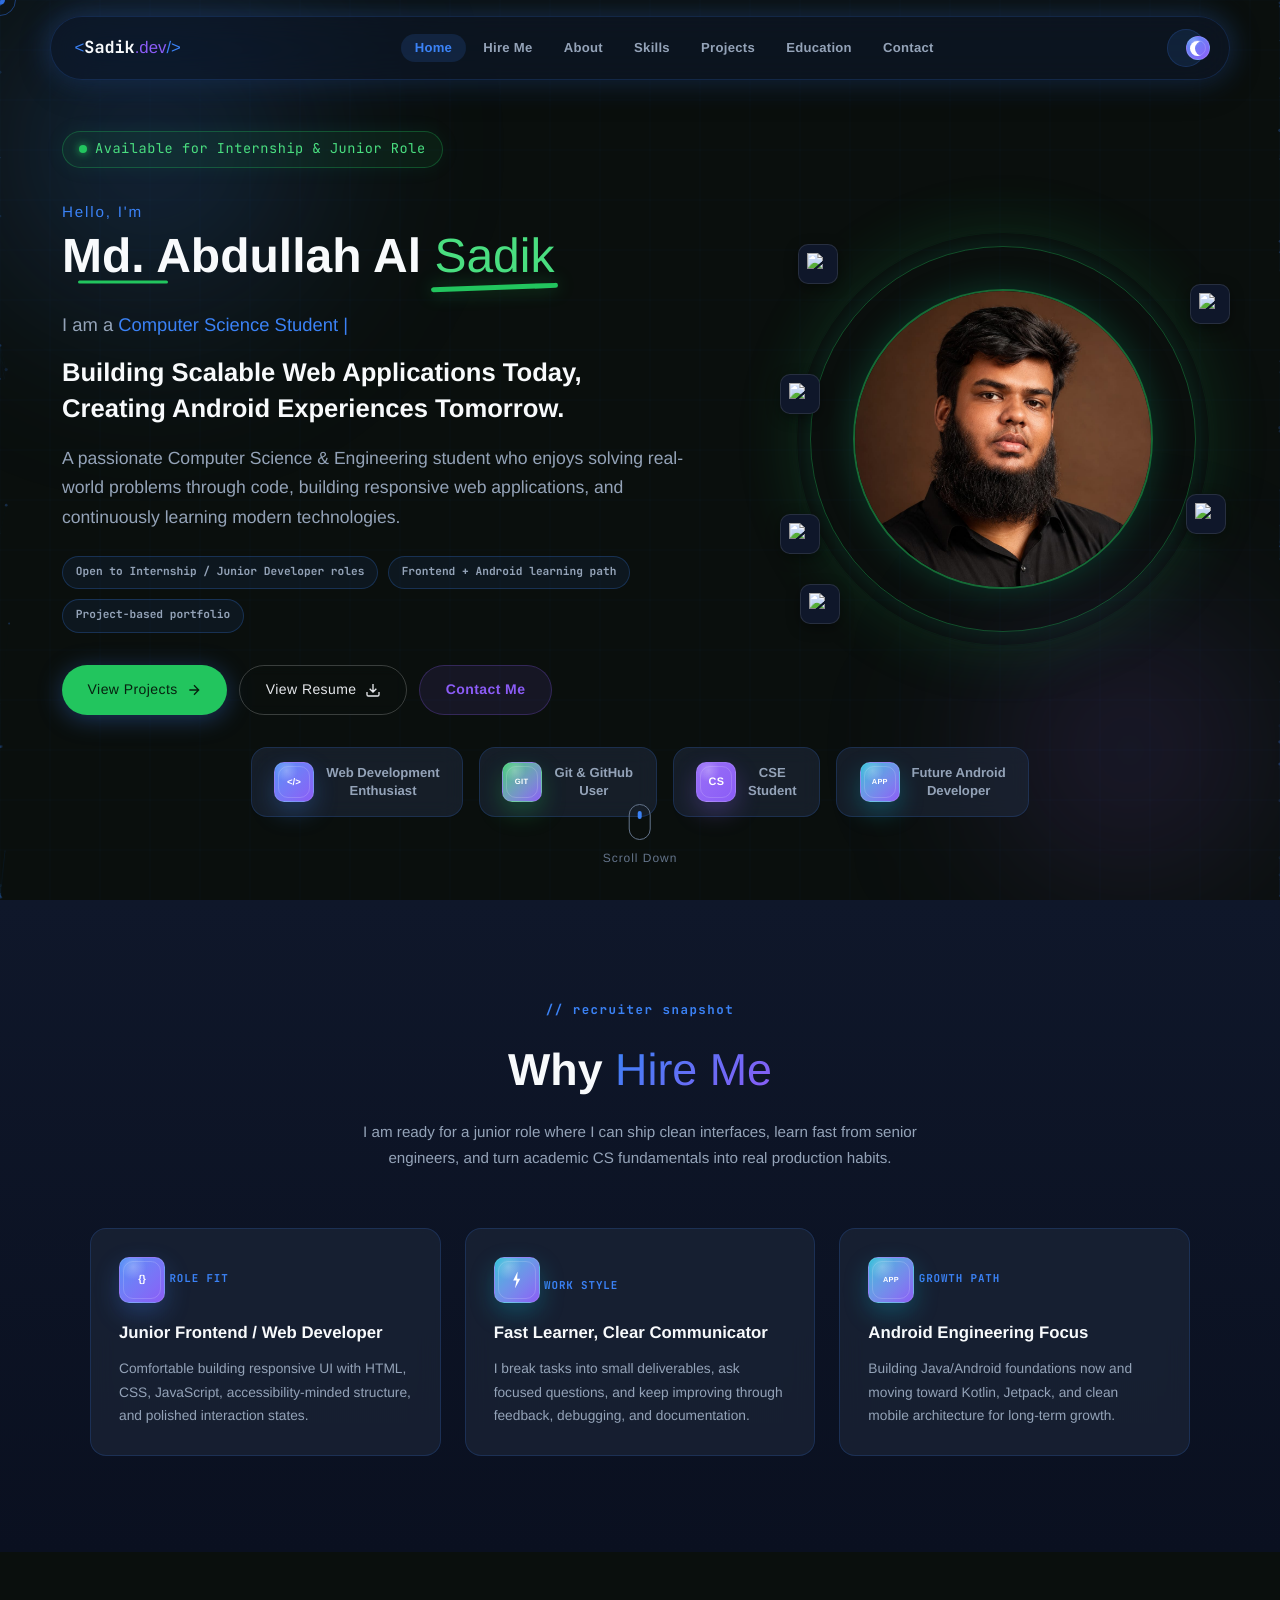
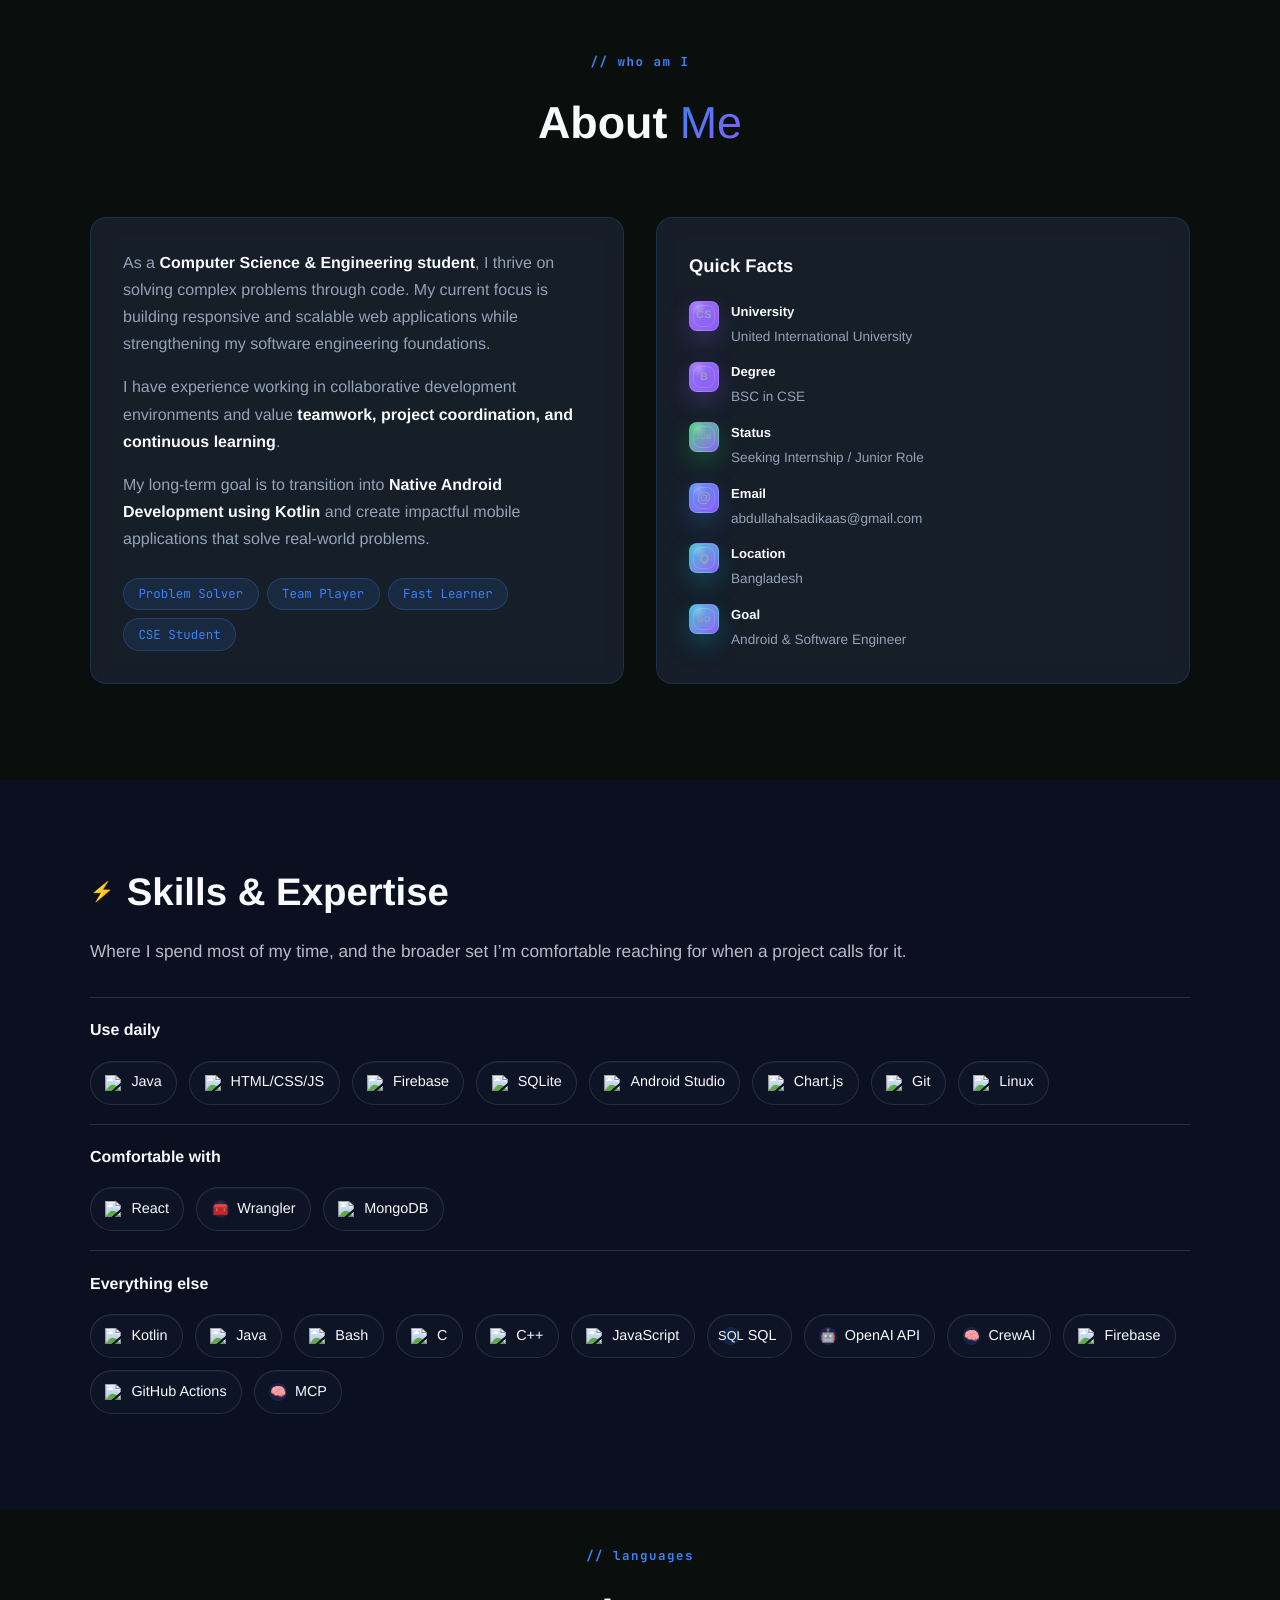
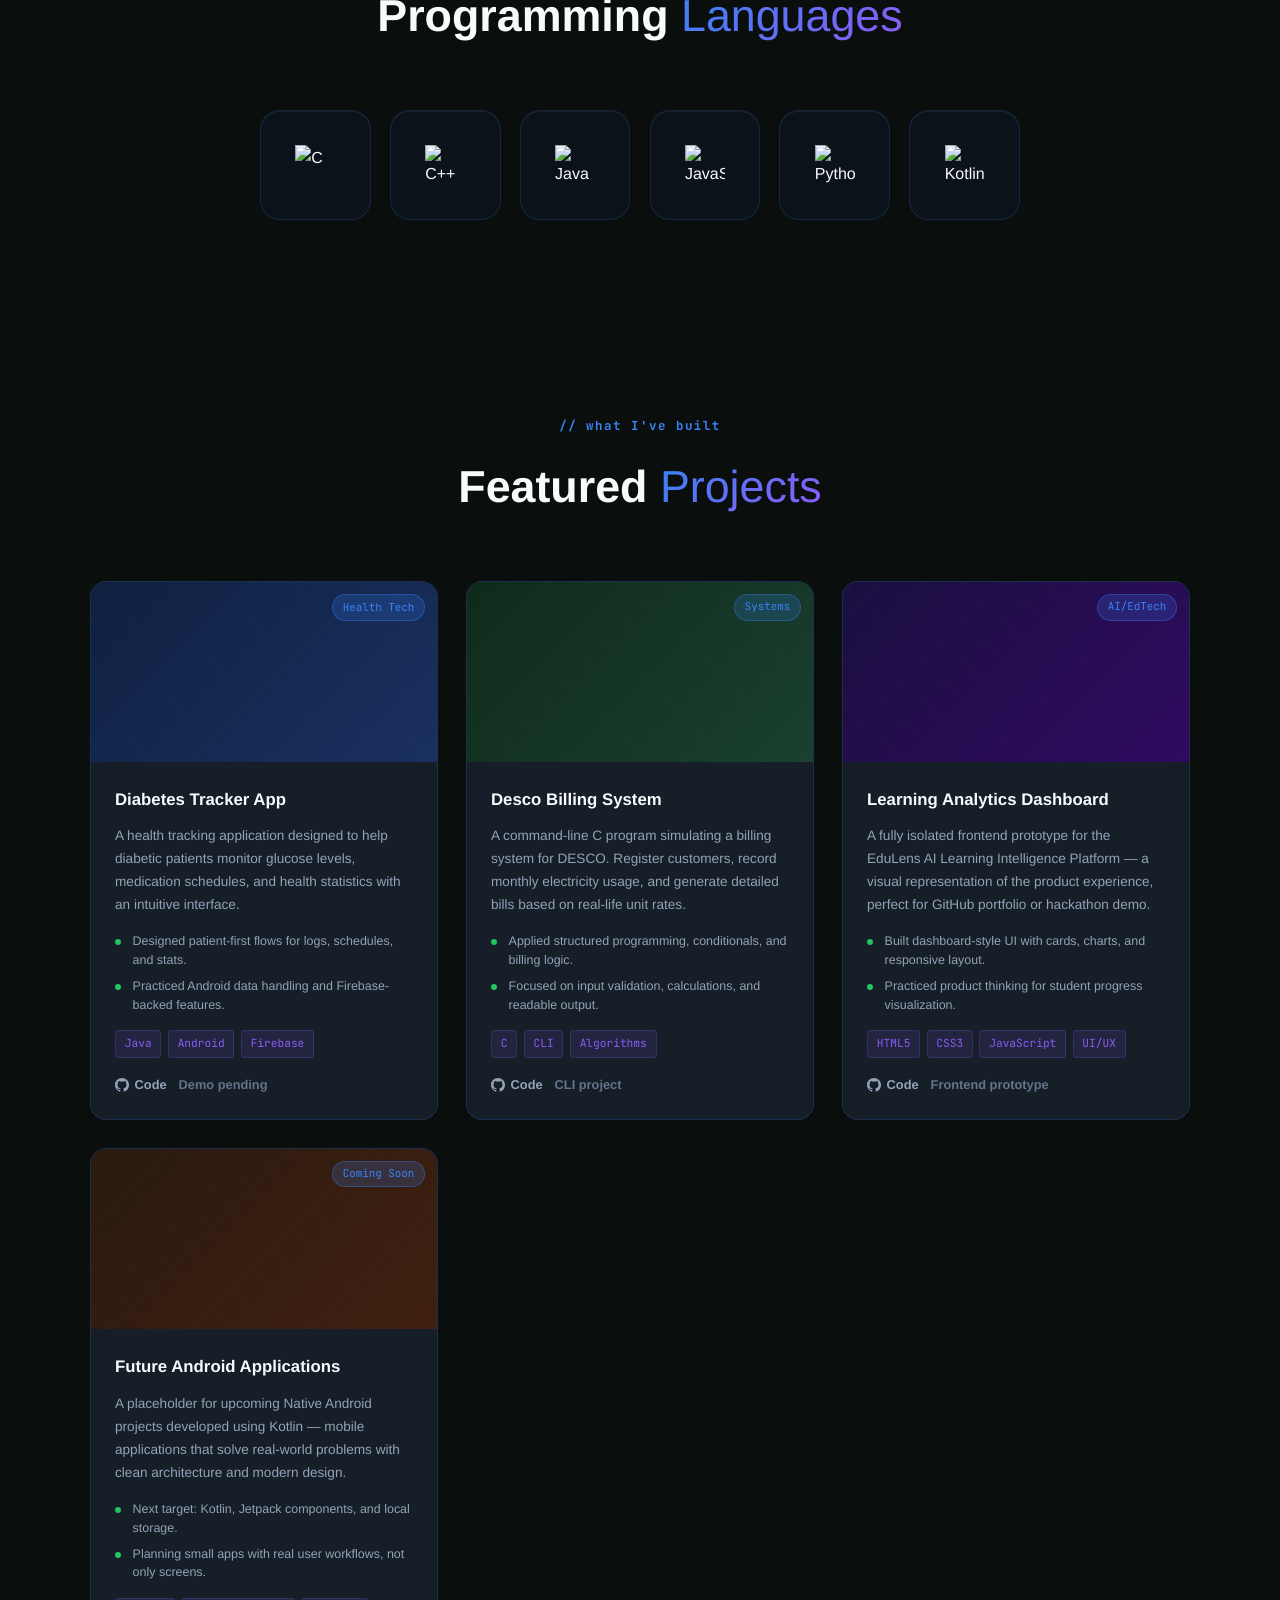
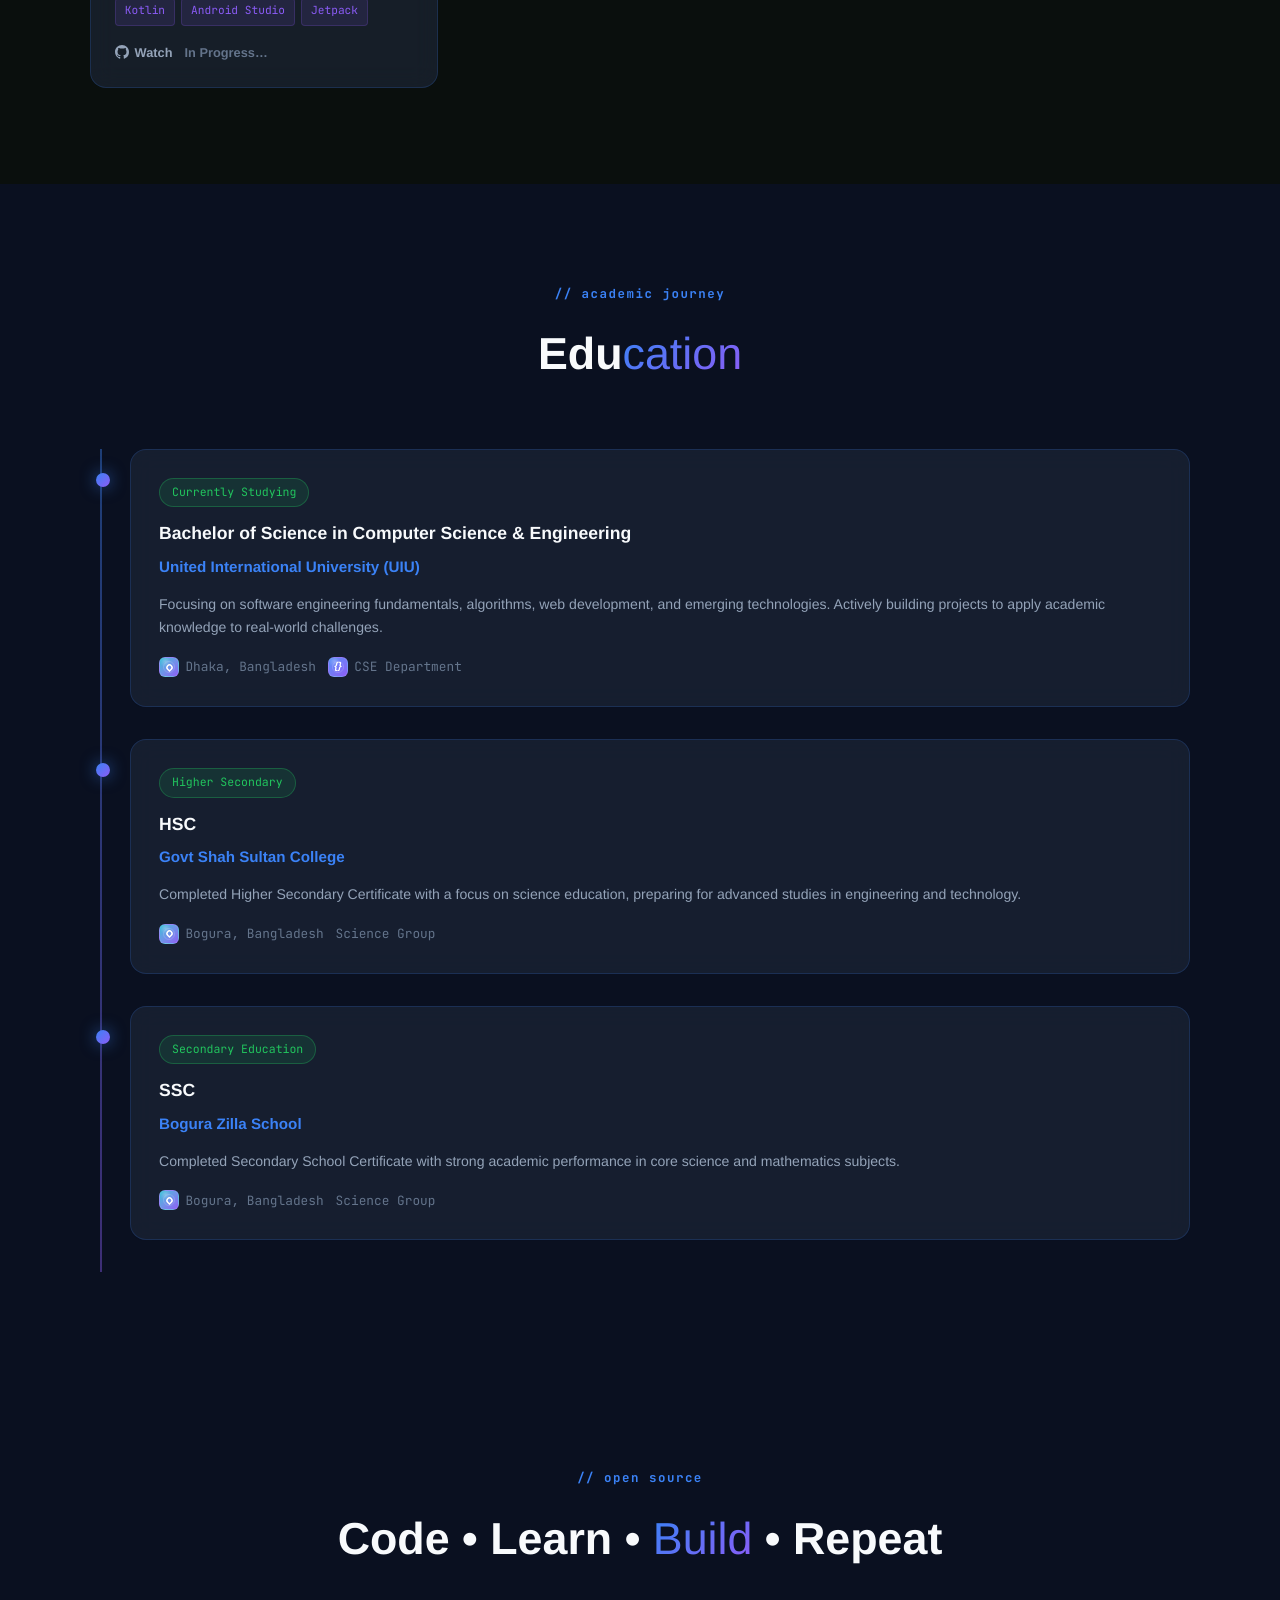
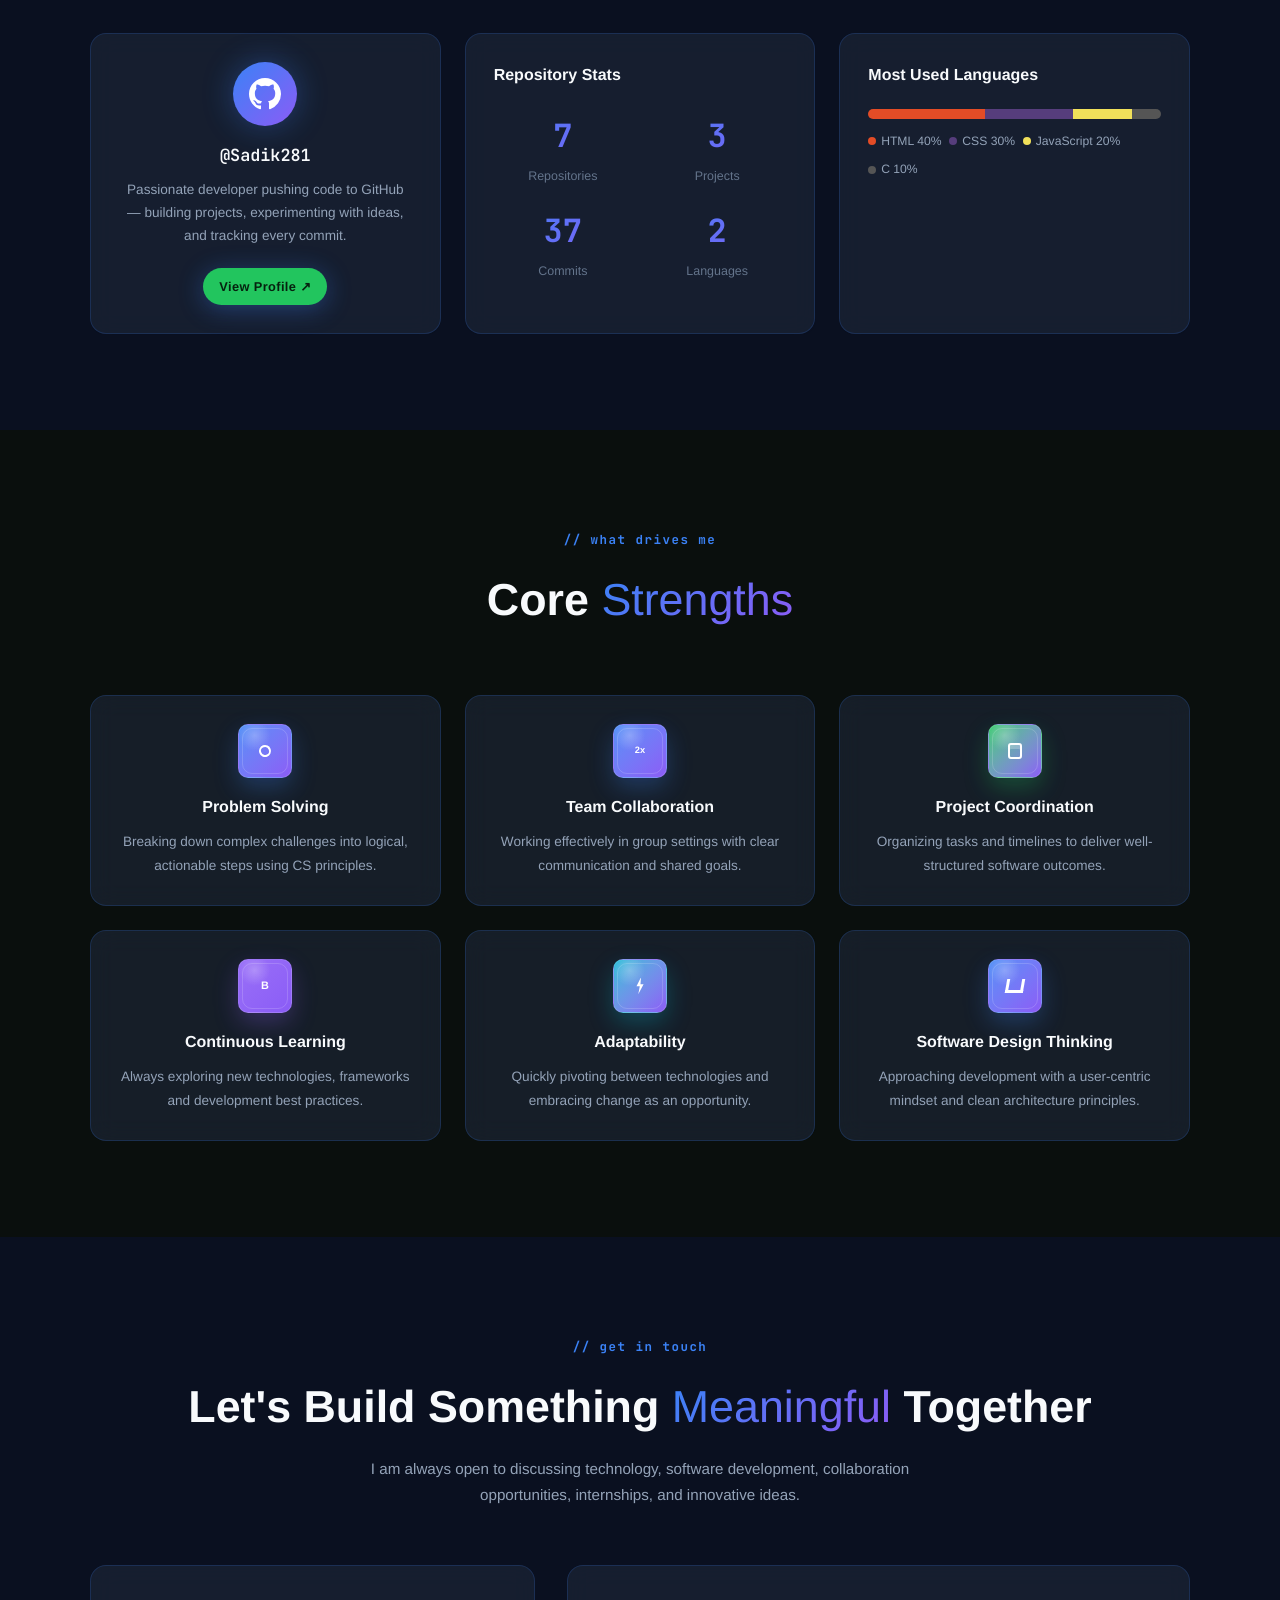
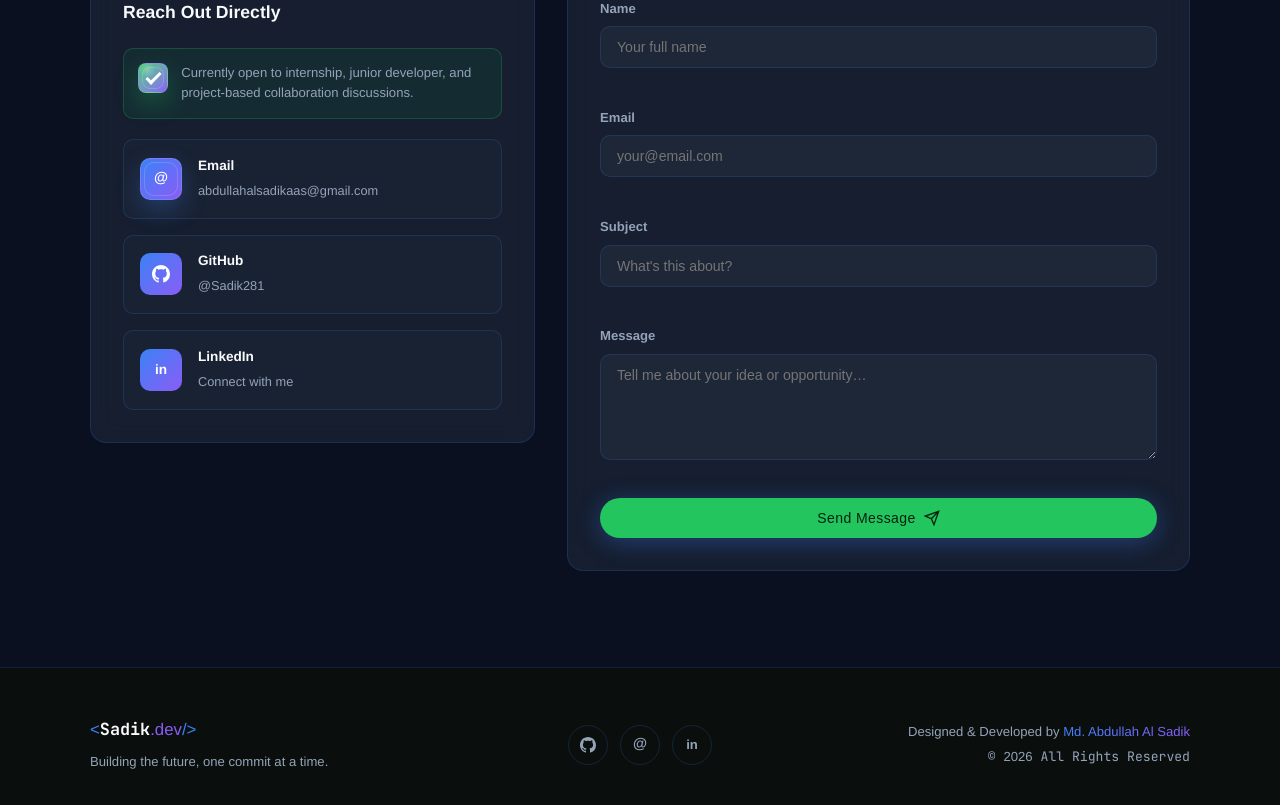
==== index.html @ 386037a8 "feat: update form submission to open WhatsApp with pre-filled message" ====
<!doctype html>
<html lang="en">
  
  <head>
    <meta charset="UTF-8" />
    <meta name="viewport" content="width=device-width, initial-scale=1.0" />
    <meta
      name="description"
      content="Md. Abdullah Al Sadik – CSE Student, Web Developer & Aspiring Android Engineer. Portfolio showcasing projects, skills and passion for software development."
    />
    <meta
      name="keywords"
      content="Abdullah Al Sadik, CSE student, web developer, Android developer, portfolio, UIU"
    />
    <title>Sadik.dev – Abdullah Al Sadik | Developer Portfolio</title>
    <link rel="preconnect" href="https://fonts.googleapis.com" />
    <link rel="preconnect" href="https://fonts.gstatic.com" crossorigin />
    <link
      href="https://fonts.googleapis.com/css2?family=JetBrains+Mono:wght@500;600;700&family=Manrope:wght@300;400;500;600;700;800&display=swap"
      rel="stylesheet"
    />
    <link rel="stylesheet" href="style.css" />
    <meta name="theme-color" content="#0F172A" />
    <link
      rel="icon"
      id="dynamicFavicon"
      type="image/svg+xml"
      href="data:image/svg+xml,%3Csvg xmlns='http://www.w3.org/2000/svg' viewBox='0 0 64 64'%3E%3Cdefs%3E%3ClinearGradient id='g' x1='0' y1='0' x2='1' y2='1'%3E%3Cstop offset='0' stop-color='%233b82f6'/%3E%3Cstop offset='1' stop-color='%238b5cf6'/%3E%3C/linearGradient%3E%3C/defs%3E%3Crect width='64' height='64' rx='14' fill='%230f172a'/%3E%3Ccircle cx='32' cy='32' r='18' fill='url(%23g)' opacity='0.18'/%3E%3Cpath d='M23 27c3-3 6-4 9-4 4 0 7 2 9 5s2 6 2 8c0 3-1 6-3 8s-5 2-8 2c-4 0-7-2-9-5' stroke='%23fff' stroke-width='5' stroke-linecap='round' fill='none'/%3E%3C/svg%3E"
    />
  </head>
  <body data-theme="dark">
    <!-- ░░ SCROLL PROGRESS ░░ -->
    <div class="scroll-progress" id="scrollProgress"></div>

    <!-- ░░ CURSOR ░░ -->
    <div class="cursor" id="cursor"></div>
    <div class="cursor-follower" id="cursorFollower"></div>

    <!-- ░░ NAVBAR ░░ -->
    <nav class="navbar" id="navbar">
      <div class="nav-inner">
        <a href="#home" class="nav-logo">
          <span class="logo-bracket">&lt;</span>Sadik<span class="logo-dot"
            >.dev</span
          ><span class="logo-bracket">/&gt;</span>
        </a>
        <ul class="nav-links" id="navLinks">
          <li><a href="#home" class="nav-link active">Home</a></li>
          <li><a href="#hiring" class="nav-link">Hire Me</a></li>
          <li><a href="#about" class="nav-link">About</a></li>
          <li><a href="#skills" class="nav-link">Skills</a></li>
          <li><a href="#projects" class="nav-link">Projects</a></li>
          <li><a href="#education" class="nav-link">Education</a></li>
          <li><a href="#contact" class="nav-link">Contact</a></li>
        </ul>
        <div class="nav-actions">
          <button
            class="theme-toggle"
            id="themeToggle"
            aria-label="Toggle theme"
          >
            <span class="theme-icon sun animated-icon icon-sun"></span>
            <span class="theme-icon moon animated-icon icon-moon"></span>
          </button>
          <button class="hamburger" id="hamburger" aria-label="Open menu">
            <span></span><span></span><span></span>
          </button>
        </div>
      </div>
    </nav>

    <!-- ░░ HERO ░░ -->
    <section class="hero" id="home">
      <canvas class="hero-canvas" id="heroCanvas"></canvas>
      <div class="hero-glow hero-glow-1"></div>
      <div class="hero-glow hero-glow-2"></div>

      <div class="hero-content">
        <div class="hero-text-col">
          <div class="hero-badge reveal">
            <span class="badge-dot"></span>
            Available for Internship &amp; Junior Role
          </div>

          <p class="hero-greeting reveal" style="--d: 0.3s">Hello, I'm</p>
<h1 class="hero-name reveal" style="--d: 0.4s">
  Md. Abdullah Al <span class="name-gradient">Sadik</span>
</h1>

          <div class="hero-roles reveal" style="--d: 0.5s">
            <span class="role-static">I am a </span>
            <span class="role-type" id="roleType"></span>
            <span class="role-cursor">|</span>
          </div>

          <p class="hero-tagline reveal" style="--d: 0.6s">
            Building Scalable Web Applications Today,<br />Creating Android
            Experiences Tomorrow.
          </p>
          <p class="hero-desc reveal" style="--d: 0.7s">
            A passionate Computer Science &amp; Engineering student who enjoys
            solving real-world problems through code, building responsive web
            applications, and continuously learning modern technologies.
          </p>

          <div class="hero-proof reveal" style="--d: 0.75s">
            <span>Open to Internship / Junior Developer roles</span>
            <span>Frontend + Android learning path</span>
            <span>Project-based portfolio</span>
          </div>

          <div class="hero-btns reveal" style="--d: 0.8s">
            <a href="#projects" class="btn btn-primary">
              <span>View Projects</span>
              <svg viewBox="0 0 24 24" fill="none" stroke="currentColor" stroke-width="2">
                <path d="M5 12h14M12 5l7 7-7 7" />
              </svg>
            </a>
            <a
              href="assets/resume/resume.html"
              target="_blank"
              rel="noopener"
              class="btn btn-outline"
            >
              <span>View Resume</span>
              <svg viewBox="0 0 24 24" fill="none" stroke="currentColor" stroke-width="2">
                <path d="M21 15v4a2 2 0 01-2 2H5a2 2 0 01-2-2v-4M7 10l5 5 5-5M12 15V3" />
              </svg>
            </a>
            <a href="#contact" class="btn btn-ghost">Contact Me</a>
          </div>

         
        </div>

        <div class="hero-avatar-wrap reveal" style="--d: 0.2s">
          <div class="avatar-ring"></div>
          <div class="avatar-ring avatar-ring-2"></div>
          <div class="avatar-img">
            <img src="profile.jpeg" alt="Profile photo" class="avatar-photo" />
            <img src="image.png" alt="Profile photo outdoors" class="avatar-photo" />
          </div>
          <div class="float-icon float-icon-1" title="Java">
            <img src="https://cdn.jsdelivr.net/gh/devicons/devicon/icons/java/java-original.svg" alt="Java" />
          </div>
          <div class="float-icon float-icon-2" title="HTML5">
            <img src="https://cdn.jsdelivr.net/gh/devicons/devicon/icons/html5/html5-original.svg" alt="HTML5" />
          </div>
          <div class="float-icon float-icon-3" title="JavaScript">
            <img src="https://cdn.jsdelivr.net/gh/devicons/devicon/icons/javascript/javascript-original.svg" alt="JavaScript" />
          </div>
          <div class="float-icon float-icon-4" title="Git">
            <img src="https://cdn.jsdelivr.net/gh/devicons/devicon/icons/git/git-original.svg" alt="Git" />
          </div>
          <div class="float-icon float-icon-5" title="Android Studio">
            <img src="https://cdn.jsdelivr.net/gh/devicons/devicon/icons/androidstudio/androidstudio-original.svg" alt="Android Studio" />
          </div>
          <div class="float-icon float-icon-6" title="Kotlin">
            <img src="https://cdn.jsdelivr.net/gh/devicons/devicon/icons/kotlin/kotlin-original.svg" alt="Kotlin" />
          </div>
        </div>
      </div>

      <div class="hero-stats reveal" style="--d: 0.9s">
        <div class="stat-card">
          <div class="stat-icon animated-icon icon-web"></div>
          <div class="stat-label">Web Development<br />Enthusiast</div>
        </div>
        <div class="stat-card">
          <div class="stat-icon animated-icon icon-git"></div>
          <div class="stat-label">Git &amp; GitHub<br />User</div>
        </div>
        <div class="stat-card">
          <div class="stat-icon animated-icon icon-edu"></div>
          <div class="stat-label">CSE<br />Student</div>
        </div>
        <div class="stat-card">
          <div class="stat-icon animated-icon icon-mobile"></div>
          <div class="stat-label">Future Android<br />Developer</div>
        </div>
      </div>

      <div class="hero-scroll-hint">
        <div class="scroll-mouse"><div class="scroll-wheel"></div></div>
        <span>Scroll Down</span>
      </div>
    </section>

    <!-- ░░ ABOUT ░░ -->
    <!-- HIRING SNAPSHOT -->
    <section class="section hiring-section" id="hiring">
      <div class="container">
        <div class="section-header reveal">
          <span class="section-tag">// recruiter snapshot</span>
          <h2 class="section-title">
            Why <span class="gradient-text">Hire Me</span>
          </h2>
          <p class="section-sub">
            I am ready for a junior role where I can ship clean interfaces,
            learn fast from senior engineers, and turn academic CS fundamentals
            into real production habits.
          </p>
        </div>
        <div class="hiring-grid">
          <div class="glass-card hiring-card reveal">
            <div class="hiring-icon animated-icon icon-code"></div>
            <span class="hiring-label">Role Fit</span>
            <h3>Junior Frontend / Web Developer</h3>
            <p>
              Comfortable building responsive UI with HTML, CSS, JavaScript,
              accessibility-minded structure, and polished interaction states.
            </p>
          </div>
          <div class="glass-card hiring-card reveal" style="--d: 0.1s">
            <div class="hiring-icon animated-icon icon-bolt"></div>
            <span class="hiring-label">Work Style</span>
            <h3>Fast Learner, Clear Communicator</h3>
            <p>
              I break tasks into small deliverables, ask focused questions, and
              keep improving through feedback, debugging, and documentation.
            </p>
          </div>
          <div class="glass-card hiring-card reveal" style="--d: 0.2s">
            <div class="hiring-icon animated-icon icon-mobile"></div>
            <span class="hiring-label">Growth Path</span>
            <h3>Android Engineering Focus</h3>
            <p>
              Building Java/Android foundations now and moving toward Kotlin,
              Jetpack, and clean mobile architecture for long-term growth.
            </p>
          </div>
        </div>
      </div>
    </section>

    <section class="section about-section" id="about">
      <div class="container">
        <div class="section-header reveal">
          <span class="section-tag">// who am I</span>
          <h2 class="section-title">
            About <span class="gradient-text">Me</span>
          </h2>
        </div>
        <div class="about-grid">
          <div class="about-text reveal">
            <div class="glass-card about-card">
              <p>
                As a
                <strong>Computer Science &amp; Engineering student</strong>, I
                thrive on solving complex problems through code. My current
                focus is building responsive and scalable web applications while
                strengthening my software engineering foundations.
              </p>
              <p>
                I have experience working in collaborative development
                environments and value
                <strong
                  >teamwork, project coordination, and continuous
                  learning</strong
                >.
              </p>
              <p>
                My long-term goal is to transition into
                <strong>Native Android Development using Kotlin</strong> and
                create impactful mobile applications that solve real-world
                problems.
              </p>
              <div class="about-tags">
                <span class="tag">Problem Solver</span>
                <span class="tag">Team Player</span>
                <span class="tag">Fast Learner</span>
                <span class="tag">CSE Student</span>
              </div>
            </div>
          </div>
          <div class="about-info reveal" style="--d: 0.2s">
            <div class="glass-card info-card">
              <h3>Quick Facts</h3>
              <ul class="info-list">
                <li>
                  <span class="info-icon animated-icon icon-edu"></span>
                  <div>
                    <strong>University</strong
                    ><span>United International University</span>
                  </div>
                </li>
                <li>
                  <span class="info-icon animated-icon icon-book"></span>
                  <div><strong>Degree</strong><span>BSC in CSE</span></div>
                </li>
                <li>
                  <span class="info-icon animated-icon icon-briefcase"></span>
                  <div>
                    <strong>Status</strong
                    ><span>Seeking Internship / Junior Role</span>
                  </div>
                </li>
                <li>
                  <span class="info-icon animated-icon icon-mail"></span>
                  <div>
                    <strong>Email</strong
                    ><span>abdullahalsadikaas@gmail.com</span>
                  </div>
                </li>
                <li>
                  <span class="info-icon animated-icon icon-location"></span>
                  <div><strong>Location</strong><span>Bangladesh</span></div>
                </li>
                <li>
                  <span class="info-icon animated-icon icon-rocket"></span>
                  <div>
                    <strong>Goal</strong
                    ><span>Android & Software Engineer</span>
                  </div>
                </li>
              </ul>
            </div>
          </div>
        </div>
      </div>
    </section>

    <!-- ░░ SKILLS ░░ -->
    <section class="section skills-section" id="skills">
      <div class="container">
        <div class="skills-header reveal">
          <div class="skills-title-wrap">
            <span class="skills-bolt">⚡</span>
            <h2 class="section-title">Skills &amp; Expertise</h2>
          </div>
          <p class="skills-copy">
            Where I spend most of my time, and the broader set I’m comfortable
            reaching for when a project calls for it.
          </p>
        </div>
<div class="skill-cluster reveal">
  <div class="skill-cluster-label">Use daily</div>
  <div class="skill-pills">
    <span class="skill-pill"><img src="https://cdn.jsdelivr.net/gh/devicons/devicon/icons/java/java-original.svg" alt="Java" />Java</span>
    <span class="skill-pill"><img src="https://cdn.jsdelivr.net/gh/devicons/devicon/icons/html5/html5-original.svg" alt="HTML5" />HTML/CSS/JS</span>
    <span class="skill-pill"><img src="https://cdn.jsdelivr.net/gh/devicons/devicon/icons/firebase/firebase-plain.svg" alt="Firebase" />Firebase</span>
    <span class="skill-pill"><img src="https://cdn.jsdelivr.net/gh/devicons/devicon/icons/sqlite/sqlite-original.svg" alt="SQLite" />SQLite</span>
    <span class="skill-pill"><img src="https://cdn.jsdelivr.net/gh/devicons/devicon/icons/androidstudio/androidstudio-original.svg" alt="Android Studio" />Android Studio</span>
    <span class="skill-pill"><img src="https://cdn.jsdelivr.net/gh/devicons/devicon/icons/chartjs/chartjs-original.svg" alt="Chart.js" />Chart.js</span>
    <span class="skill-pill"><img src="https://cdn.jsdelivr.net/gh/devicons/devicon/icons/git/git-original.svg" alt="Git" />Git</span>
    <span class="skill-pill"><img src="https://cdn.jsdelivr.net/gh/devicons/devicon/icons/linux/linux-original.svg" alt="Linux" />Linux</span>
  </div>
</div>
       <div class="skill-cluster reveal">
  <div class="skill-cluster-label">Comfortable with</div>
  <div class="skill-pills">
    <span class="skill-pill"><img src="https://cdn.jsdelivr.net/gh/devicons/devicon/icons/react/react-original.svg" alt="React" />React</span>
    <span class="skill-pill"><i>🧰</i>Wrangler</span>
    <span class="skill-pill"><img src="https://cdn.jsdelivr.net/gh/devicons/devicon/icons/mongodb/mongodb-original.svg" alt="MongoDB" />MongoDB</span>
  </div>
</div>

<div class="skill-cluster reveal">
  <div class="skill-cluster-label">Everything else</div>
  <div class="skill-pills">
    <span class="skill-pill"><img src="https://cdn.jsdelivr.net/gh/devicons/devicon/icons/kotlin/kotlin-original.svg" alt="Kotlin" />Kotlin</span>
    <span class="skill-pill"><img src="https://cdn.jsdelivr.net/gh/devicons/devicon/icons/java/java-original.svg" alt="Java" />Java</span>
    <span class="skill-pill"><img src="https://cdn.jsdelivr.net/gh/devicons/devicon/icons/bash/bash-original.svg" alt="Bash" />Bash</span>
    <span class="skill-pill"><img src="https://cdn.jsdelivr.net/gh/devicons/devicon/icons/c/c-original.svg" alt="C" />C</span>
    <span class="skill-pill"><img src="https://cdn.jsdelivr.net/gh/devicons/devicon/icons/cplusplus/cplusplus-original.svg" alt="C++" />C++</span>
    <span class="skill-pill"><img src="https://cdn.jsdelivr.net/gh/devicons/devicon/icons/javascript/javascript-original.svg" alt="JavaScript" />JavaScript</span>
    <span class="skill-pill"><i>SQL</i>SQL</span>
    <span class="skill-pill"><i>🤖</i>OpenAI API</span>
    <span class="skill-pill"><i>🧠</i>CrewAI</span>
    <span class="skill-pill"><img src="https://cdn.jsdelivr.net/gh/devicons/devicon/icons/firebase/firebase-plain.svg" alt="Firebase" />Firebase</span>
    <span class="skill-pill"><img src="https://cdn.jsdelivr.net/gh/devicons/devicon/icons/githubactions/githubactions-original.svg" alt="GitHub Actions" />GitHub Actions</span>
    <span class="skill-pill"><i>🧠</i>MCP</span>
  </div>
</div>
    </section>

   <!-- ░░ PROGRAMMING LANGUAGES ░░ -->
<section class="section language-section" id="languages">
  <div class="container">
    <div class="section-header reveal">
      <span class="section-tag">// languages</span>
      <h2 class="section-title">
        Programming <span class="gradient-text">Languages</span>
      </h2>
    </div>

    <div class="language-grid reveal">
      <div class="language-badge" title="C" aria-label="C programming language">
        <img src="https://cdn.jsdelivr.net/gh/devicons/devicon/icons/c/c-original.svg" alt="C" loading="lazy" />
      </div>

      <div class="language-badge" title="C++" aria-label="C plus plus">
        <img src="https://cdn.jsdelivr.net/gh/devicons/devicon/icons/cplusplus/cplusplus-original.svg" alt="C++" loading="lazy" />
      </div>

      <div class="language-badge" title="Java" aria-label="Java programming language">
        <img src="https://cdn.jsdelivr.net/gh/devicons/devicon/icons/java/java-original.svg" alt="Java" loading="lazy" />
      </div>

      <div class="language-badge" title="JavaScript" aria-label="JavaScript programming language">
        <img src="https://cdn.jsdelivr.net/gh/devicons/devicon/icons/javascript/javascript-original.svg" alt="JavaScript" loading="lazy" />
      </div>

      <div class="language-badge" title="Python" aria-label="Python programming language">
        <img src="https://cdn.jsdelivr.net/gh/devicons/devicon/icons/python/python-original.svg" alt="Python" loading="lazy" />
      </div>

      <div class="language-badge" title="Kotlin" aria-label="Kotlin programming language">
        <img src="https://cdn.jsdelivr.net/gh/devicons/devicon/icons/kotlin/kotlin-original.svg" alt="Kotlin" loading="lazy" />
      </div>
    </div>
  </div>
</section>

    <!-- ░░ PROJECTS ░░ -->
    <section class="section projects-section" id="projects">
      <div class="container">
        <div class="section-header reveal">
          <span class="section-tag">// what I've built</span>
          <h2 class="section-title">
            Featured <span class="gradient-text">Projects</span>
          </h2>
        </div>
        <div class="projects-grid">
          <div class="project-card glass-card reveal">
            <div class="project-img project-img-1">
              <div class="project-overlay">
                <a
                  href="https://github.com/Sadik281/DiabetesTrackerAndroid"
                  target="_blank"
                  rel="noopener"
                  class="project-link-btn"
                  >GitHub ↗</a
                >
              </div>
              <div class="project-badge">Health Tech</div>
            </div>
            <div class="project-body">
              <h3>Diabetes Tracker App</h3>
              <p>
                A health tracking application designed to help diabetic patients
                monitor glucose levels, medication schedules, and health
                statistics with an intuitive interface.
              </p>
              <ul class="project-impact">
                <li>
                  Designed patient-first flows for logs, schedules, and stats.
                </li>
                <li>
                  Practiced Android data handling and Firebase-backed features.
                </li>
              </ul>
              <div class="project-tech">
                <span class="tech-tag">Java</span>
                <span class="tech-tag">Android</span>
                <span class="tech-tag">Firebase</span>
              </div>
              <div class="project-links">
                <a
                  href="https://github.com/Sadik281/DiabetesTrackerAndroid"
                  target="_blank"
                  rel="noopener"
                  class="proj-link"
                >
                  <svg viewBox="0 0 24 24" fill="currentColor">
                    <path
                      d="M12 0C5.37 0 0 5.37 0 12c0 5.31 3.435 9.795 8.205 11.385.6.105.825-.255.825-.57 0-.285-.015-1.23-.015-2.235-3.015.555-3.795-.735-4.035-1.41-.135-.345-.72-1.41-1.23-1.695-.42-.225-1.02-.78-.015-.795.945-.015 1.62.87 1.845 1.23 1.08 1.815 2.805 1.305 3.495.99.105-.78.42-1.305.765-1.605-2.67-.3-5.46-1.335-5.46-5.925 0-1.305.465-2.385 1.23-3.225-.12-.3-.54-1.53.12-3.18 0 0 1.005-.315 3.3 1.23.96-.27 1.98-.405 3-.405s2.04.135 3 .405c2.295-1.56 3.3-1.23 3.3-1.23.66 1.65.24 2.88.12 3.18.765.84 1.23 1.905 1.23 3.225 0 4.605-2.805 5.625-5.475 5.925.435.375.81 1.095.81 2.22 0 1.605-.015 2.895-.015 3.3 0 .315.225.69.825.57A12.02 12.02 0 0024 12c0-6.63-5.37-12-12-12z"
                    />
                  </svg>
                  Code
                </a>
                <span class="proj-link proj-link-soon">Demo pending</span>
              </div>
            </div>
          </div>

          <div class="project-card glass-card reveal" style="--d: 0.1s">
            <div class="project-img project-img-2">
              <div class="project-overlay">
                <a
                  href="https://github.com/Sadik281/My-Frist-Project"
                  target="_blank"
                  rel="noopener"
                  class="project-link-btn"
                  >GitHub ↗</a
                >
              </div>
              <div class="project-badge">Systems</div>
            </div>
            <div class="project-body">
              <h3>Desco Billing System</h3>
              <p>
                A command-line C program simulating a billing system for DESCO.
                Register customers, record monthly electricity usage, and
                generate detailed bills based on real-life unit rates.
              </p>
              <ul class="project-impact">
                <li>
                  Applied structured programming, conditionals, and billing
                  logic.
                </li>
                <li>
                  Focused on input validation, calculations, and readable
                  output.
                </li>
              </ul>
              <div class="project-tech">
                <span class="tech-tag">C</span>
                <span class="tech-tag">CLI</span>
                <span class="tech-tag">Algorithms</span>
              </div>
              <div class="project-links">
                <a
                  href="https://github.com/Sadik281/My-Frist-Project"
                  target="_blank"
                  rel="noopener"
                  class="proj-link"
                >
                  <svg viewBox="0 0 24 24" fill="currentColor">
                    <path
                      d="M12 0C5.37 0 0 5.37 0 12c0 5.31 3.435 9.795 8.205 11.385.6.105.825-.255.825-.57 0-.285-.015-1.23-.015-2.235-3.015.555-3.795-.735-4.035-1.41-.135-.345-.72-1.41-1.23-1.695-.42-.225-1.02-.78-.015-.795.945-.015 1.62.87 1.845 1.23 1.08 1.815 2.805 1.305 3.495.99.105-.78.42-1.305.765-1.605-2.67-.3-5.46-1.335-5.46-5.925 0-1.305.465-2.385 1.23-3.225-.12-.3-.54-1.53.12-3.18 0 0 1.005-.315 3.3 1.23.96-.27 1.98-.405 3-.405s2.04.135 3 .405c2.295-1.56 3.3-1.23 3.3-1.23.66 1.65.24 2.88.12 3.18.765.84 1.23 1.905 1.23 3.225 0 4.605-2.805 5.625-5.475 5.925.435.375.81 1.095.81 2.22 0 1.605-.015 2.895-.015 3.3 0 .315.225.69.825.57A12.02 12.02 0 0024 12c0-6.63-5.37-12-12-12z"
                    />
                  </svg>
                  Code
                </a>
                <span class="proj-link proj-link-soon">CLI project</span>
              </div>
            </div>
          </div>

          <div class="project-card glass-card reveal" style="--d: 0.2s">
            <div class="project-img project-img-3">
              <div class="project-overlay">
                <a
                  href="https://github.com/Sadik281"
                  target="_blank"
                  rel="noopener"
                  class="project-link-btn"
                  >GitHub ↗</a
                >
              </div>
              <div class="project-badge">AI/EdTech</div>
            </div>
            <div class="project-body">
              <h3>Learning Analytics Dashboard</h3>
              <p>
                A fully isolated frontend prototype for the EduLens AI Learning
                Intelligence Platform — a visual representation of the product
                experience, perfect for GitHub portfolio or hackathon demo.
              </p>
              <ul class="project-impact">
                <li>
                  Built dashboard-style UI with cards, charts, and responsive
                  layout.
                </li>
                <li>
                  Practiced product thinking for student progress visualization.
                </li>
              </ul>
              <div class="project-tech">
                <span class="tech-tag">HTML5</span>
                <span class="tech-tag">CSS3</span>
                <span class="tech-tag">JavaScript</span>
                <span class="tech-tag">UI/UX</span>
              </div>
              <div class="project-links">
                <a
                  href="https://github.com/Sadik281/Learning-Analytics-Dashboard"
                  target="_blank"
                  rel="noopener"
                  class="proj-link"
                >
                  <svg viewBox="0 0 24 24" fill="currentColor">
                    <path
                      d="M12 0C5.37 0 0 5.37 0 12c0 5.31 3.435 9.795 8.205 11.385.6.105.825-.255.825-.57 0-.285-.015-1.23-.015-2.235-3.015.555-3.795-.735-4.035-1.41-.135-.345-.72-1.41-1.23-1.695-.42-.225-1.02-.78-.015-.795.945-.015 1.62.87 1.845 1.23 1.08 1.815 2.805 1.305 3.495.99.105-.78.42-1.305.765-1.605-2.67-.3-5.46-1.335-5.46-5.925 0-1.305.465-2.385 1.23-3.225-.12-.3-.54-1.53.12-3.18 0 0 1.005-.315 3.3 1.23.96-.27 1.98-.405 3-.405s2.04.135 3 .405c2.295-1.56 3.3-1.23 3.3-1.23.66 1.65.24 2.88.12 3.18.765.84 1.23 1.905 1.23 3.225 0 4.605-2.805 5.625-5.475 5.925.435.375.81 1.095.81 2.22 0 1.605-.015 2.895-.015 3.3 0 .315.225.69.825.57A12.02 12.02 0 0024 12c0-6.63-5.37-12-12-12z"
                    />
                  </svg>
                  Code
                </a>
                <span class="proj-link proj-link-soon">Frontend prototype</span>
              </div>
            </div>
          </div>

          <div class="project-card glass-card reveal" style="--d: 0.3s">
            <div class="project-img project-img-4">
              <div class="project-overlay">
                <a
                  href="https://github.com/Sadik281"
                  target="_blank"
                  rel="noopener"
                  class="project-link-btn"
                  >GitHub ↗</a
                >
              </div>
              <div class="project-badge">Coming Soon</div>
            </div>
            <div class="project-body">
              <h3>Future Android Applications</h3>
              <p>
                A placeholder for upcoming Native Android projects developed
                using Kotlin — mobile applications that solve real-world
                problems with clean architecture and modern design.
              </p>
              <ul class="project-impact">
                <li>
                  Next target: Kotlin, Jetpack components, and local storage.
                </li>
                <li>
                  Planning small apps with real user workflows, not only
                  screens.
                </li>
              </ul>
              <div class="project-tech">
                <span class="tech-tag">Kotlin</span>
                <span class="tech-tag">Android Studio</span>
                <span class="tech-tag">Jetpack</span>
              </div>
              <div class="project-links">
                <a
                  href="https://github.com/Sadik281"
                  target="_blank"
                  rel="noopener"
                  class="proj-link"
                >
                  <svg viewBox="0 0 24 24" fill="currentColor">
                    <path
                      d="M12 0C5.37 0 0 5.37 0 12c0 5.31 3.435 9.795 8.205 11.385.6.105.825-.255.825-.57 0-.285-.015-1.23-.015-2.235-3.015.555-3.795-.735-4.035-1.41-.135-.345-.72-1.41-1.23-1.695-.42-.225-1.02-.78-.015-.795.945-.015 1.62.87 1.845 1.23 1.08 1.815 2.805 1.305 3.495.99.105-.78.42-1.305.765-1.605-2.67-.3-5.46-1.335-5.46-5.925 0-1.305.465-2.385 1.23-3.225-.12-.3-.54-1.53.12-3.18 0 0 1.005-.315 3.3 1.23.96-.27 1.98-.405 3-.405s2.04.135 3 .405c2.295-1.56 3.3-1.23 3.3-1.23.66 1.65.24 2.88.12 3.18.765.84 1.23 1.905 1.23 3.225 0 4.605-2.805 5.625-5.475 5.925.435.375.81 1.095.81 2.22 0 1.605-.015 2.895-.015 3.3 0 .315.225.69.825.57A12.02 12.02 0 0024 12c0-6.63-5.37-12-12-12z"
                    />
                  </svg>
                  Watch
                </a>
                <span class="proj-link proj-link-soon">In Progress…</span>
              </div>
            </div>
          </div>
        </div>
      </div>
    </section>

    <!-- ░░ EDUCATION ░░ -->
    <section class="section education-section" id="education">
      <div class="container">
        <div class="section-header reveal">
          <span class="section-tag">// academic journey</span>
          <h2 class="section-title">
            Edu<span class="gradient-text">cation</span>
          </h2>
        </div>
        <div class="timeline reveal">
          <div class="timeline-item">
            <div class="timeline-dot"></div>
            <div class="glass-card timeline-card">
              <div class="timeline-badge">Currently Studying</div>
              <h3>Bachelor of Science in Computer Science &amp; Engineering</h3>
              <h4>United International University (UIU)</h4>
              <p>
                Focusing on software engineering fundamentals, algorithms, web
                development, and emerging technologies. Actively building
                projects to apply academic knowledge to real-world challenges.
              </p>
              <div class="timeline-meta">
                <span
                  ><i class="meta-icon animated-icon icon-location"></i>Dhaka,
                  Bangladesh</span
                >
                <span
                  ><i class="meta-icon animated-icon icon-code"></i>CSE
                  Department</span
                >
              </div>
            </div>
          </div>

          <div class="timeline-item">
            <div class="timeline-dot"></div>
            <div class="glass-card timeline-card">
              <div class="timeline-badge">Higher Secondary</div>
              <h3>HSC</h3>
              <h4>Govt Shah Sultan College</h4>
              <p>
                Completed Higher Secondary Certificate with a focus on science
                education, preparing for advanced studies in engineering and
                technology.
              </p>
              <div class="timeline-meta">
                <span
                  ><i class="meta-icon animated-icon icon-location"></i>Bogura,
                  Bangladesh</span
                >
                <span>Science Group</span>
              </div>
            </div>
          </div>

          <div class="timeline-item">
            <div class="timeline-dot"></div>
            <div class="glass-card timeline-card">
              <div class="timeline-badge">Secondary Education</div>
              <h3>SSC</h3>
              <h4>Bogura Zilla School</h4>
              <p>
                Completed Secondary School Certificate with strong academic
                performance in core science and mathematics subjects.
              </p>
              <div class="timeline-meta">
                <span
                  ><i class="meta-icon animated-icon icon-location"></i>Bogura,
                  Bangladesh</span
                >
                <span>Science Group</span>
              </div>
            </div>
          </div>
        </div>
      </div>
    </section>


    <!-- ░░ GITHUB ░░ -->
    <section class="section github-section" id="github">
      <div class="container">
        <div class="section-header reveal">
          <span class="section-tag">// open source</span>
          <h2 class="section-title">
            Code • Learn • <span class="gradient-text">Build</span> • Repeat
          </h2>
        </div>
        <div class="github-grid">
          <div class="glass-card github-card github-profile reveal">
            <div class="github-avatar">
              <svg
                viewBox="0 0 24 24"
                fill="currentColor"
                class="github-logo-icon"
              >
                <path
                  d="M12 0C5.37 0 0 5.37 0 12c0 5.31 3.435 9.795 8.205 11.385.6.105.825-.255.825-.57 0-.285-.015-1.23-.015-2.235-3.015.555-3.795-.735-4.035-1.41-.135-.345-.72-1.41-1.23-1.695-.42-.225-1.02-.78-.015-.795.945-.015 1.62.87 1.845 1.23 1.08 1.815 2.805 1.305 3.495.99.105-.78.42-1.305.765-1.605-2.67-.3-5.46-1.335-5.46-5.925 0-1.305.465-2.385 1.23-3.225-.12-.3-.54-1.53.12-3.18 0 0 1.005-.315 3.3 1.23.96-.27 1.98-.405 3-.405s2.04.135 3 .405c2.295-1.56 3.3-1.23 3.3-1.23.66 1.65.24 2.88.12 3.18.765.84 1.23 1.905 1.23 3.225 0 4.605-2.805 5.625-5.475 5.925.435.375.81 1.095.81 2.22 0 1.605-.015 2.895-.015 3.3 0 .315.225.69.825.57A12.02 12.02 0 0024 12c0-6.63-5.37-12-12-12z"
                />
              </svg>
            </div>
            <h3>@Sadik281</h3>
            <p>
              Passionate developer pushing code to GitHub — building projects,
              experimenting with ideas, and tracking every commit.
            </p>
            <a
              href="https://github.com/Sadik281"
              target="_blank"
              rel="noopener"
              class="btn btn-primary btn-sm"
              >View Profile ↗</a
            >
          </div>

          <div
            class="glass-card github-card github-stats reveal"
            style="--d: 0.1s"
          >
            <h3>Repository Stats</h3>
            <div class="github-stat-grid">
              <div class="gh-stat">
                <div class="gh-stat-num counter" data-target="10">0</div>
                <div class="gh-stat-label">Repositories</div>
              </div>
              <div class="gh-stat">
                <div class="gh-stat-num counter" data-target="5">0</div>
                <div class="gh-stat-label">Projects</div>
              </div>
              <div class="gh-stat">
                <div class="gh-stat-num counter" data-target="50">0</div>
                <div class="gh-stat-label">Commits</div>
              </div>
              <div class="gh-stat">
                <div class="gh-stat-num counter" data-target="3">0</div>
                <div class="gh-stat-label">Languages</div>
              </div>
            </div>
          </div>

          <div
            class="glass-card github-card github-langs reveal"
            style="--d: 0.2s"
          >
            <h3>Most Used Languages</h3>
            <div class="lang-bar">
              <div
                class="lang-segment"
                style="--w: 40%; --c: #e34c26"
                title="HTML 40%"
              ></div>
              <div
                class="lang-segment"
                style="--w: 30%; --c: #563d7c"
                title="CSS 30%"
              ></div>
              <div
                class="lang-segment"
                style="--w: 20%; --c: #f1e05a"
                title="JavaScript 20%"
              ></div>
              <div
                class="lang-segment"
                style="--w: 10%; --c: #555555"
                title="C 10%"
              ></div>
            </div>
            <div class="lang-legend">
              <span><i style="background: #e34c26"></i>HTML 40%</span>
              <span><i style="background: #563d7c"></i>CSS 30%</span>
              <span><i style="background: #f1e05a"></i>JavaScript 20%</span>
              <span><i style="background: #555555"></i>C 10%</span>
            </div>
          </div>
        </div>
      </div>
    </section>

    <!-- ░░ CORE STRENGTHS ░░ -->
    <section class="section strengths-section" id="strengths">
      <div class="container">
        <div class="section-header reveal">
          <span class="section-tag">// what drives me</span>
          <h2 class="section-title">
            Core <span class="gradient-text">Strengths</span>
          </h2>
        </div>
        <div class="strengths-grid">
          <div class="glass-card strength-card reveal">
            <div class="strength-icon animated-icon icon-search"></div>
            <h3>Problem Solving</h3>
            <p>
              Breaking down complex challenges into logical, actionable steps
              using CS principles.
            </p>
          </div>
          <div class="glass-card strength-card reveal" style="--d: 0.1s">
            <div class="strength-icon animated-icon icon-team"></div>
            <h3>Team Collaboration</h3>
            <p>
              Working effectively in group settings with clear communication and
              shared goals.
            </p>
          </div>
          <div class="glass-card strength-card reveal" style="--d: 0.2s">
            <div class="strength-icon animated-icon icon-plan"></div>
            <h3>Project Coordination</h3>
            <p>
              Organizing tasks and timelines to deliver well-structured software
              outcomes.
            </p>
          </div>
          <div class="glass-card strength-card reveal" style="--d: 0.3s">
            <div class="strength-icon animated-icon icon-book"></div>
            <h3>Continuous Learning</h3>
            <p>
              Always exploring new technologies, frameworks and development best
              practices.
            </p>
          </div>
          <div class="glass-card strength-card reveal" style="--d: 0.4s">
            <div class="strength-icon animated-icon icon-bolt"></div>
            <h3>Adaptability</h3>
            <p>
              Quickly pivoting between technologies and embracing change as an
              opportunity.
            </p>
          </div>
          <div class="glass-card strength-card reveal" style="--d: 0.5s">
            <div class="strength-icon animated-icon icon-architecture"></div>
            <h3>Software Design Thinking</h3>
            <p>
              Approaching development with a user-centric mindset and clean
              architecture principles.
            </p>
          </div>
        </div>
      </div>
    </section>

    <!-- ░░ CONTACT ░░ -->
    <section class="section contact-section" id="contact">
      <div class="container">
        <div class="section-header reveal">
          <span class="section-tag">// get in touch</span>
          <h2 class="section-title">
            Let's Build Something
            <span class="gradient-text">Meaningful</span> Together
          </h2>
          <p class="section-sub">
            I am always open to discussing technology, software development,
            collaboration opportunities, internships, and innovative ideas.
          </p>
        </div>
        <div class="contact-grid">
          <div class="contact-info reveal">
            <div class="glass-card contact-card">
              <h3>Reach Out Directly</h3>
              <div class="availability-note">
                <span class="animated-icon icon-check"></span>
                <p>
                  Currently open to internship, junior developer, and
                  project-based collaboration discussions.
                </p>
              </div>
              <div class="contact-methods">
                <a
                  href="mailto:abdullahalsadikaas@gmail.com"
                  class="contact-method"
                >
                  <div class="cm-icon animated-icon icon-mail"></div>
                  <div>
                    <strong>Email</strong
                    ><span>abdullahalsadikaas@gmail.com</span>
                  </div>
                </a>
                <a
                  href="https://github.com/Sadik281"
                  target="_blank"
                  rel="noopener"
                  class="contact-method"
                >
                  <div class="cm-icon">
                    <svg viewBox="0 0 24 24" fill="currentColor">
                      <path
                        d="M12 0C5.37 0 0 5.37 0 12c0 5.31 3.435 9.795 8.205 11.385.6.105.825-.255.825-.57 0-.285-.015-1.23-.015-2.235-3.015.555-3.795-.735-4.035-1.41-.135-.345-.72-1.41-1.23-1.695-.42-.225-1.02-.78-.015-.795.945-.015 1.62.87 1.845 1.23 1.08 1.815 2.805 1.305 3.495.99.105-.78.42-1.305.765-1.605-2.67-.3-5.46-1.335-5.46-5.925 0-1.305.465-2.385 1.23-3.225-.12-.3-.54-1.53.12-3.18 0 0 1.005-.315 3.3 1.23.96-.27 1.98-.405 3-.405s2.04.135 3 .405c2.295-1.56 3.3-1.23 3.3-1.23.66 1.65.24 2.88.12 3.18.765.84 1.23 1.905 1.23 3.225 0 4.605-2.805 5.625-5.475 5.925.435.375.81 1.095.81 2.22 0 1.605-.015 2.895-.015 3.3 0 .315.225.69.825.57A12.02 12.02 0 0024 12c0-6.63-5.37-12-12-12z"
                      />
                    </svg>
                  </div>
                  <div><strong>GitHub</strong><span>@Sadik281</span></div>
                </a>
                <a
                  href="https://www.linkedin.com/in/md-abdullah-al-sadik-59306b347?utm_source=share_via&utm_content=profile&utm_medium=member_android"
                  target="_blank"
                  rel="noopener"
                  class="contact-method"
                >
                  <div class="cm-icon">in</div>
                  <div>
                    <strong>LinkedIn</strong><span>Connect with me</span>
                  </div>
                </a>
              </div>
            </div>
          </div>

          <div class="contact-form-wrap reveal" style="--d: 0.2s">
            <div class="glass-card">
              <form class="contact-form" id="contactForm" novalidate>
                <div class="form-group">
                  <label for="fname">Name</label>
                  <input
                    type="text"
                    id="fname"
                    name="name"
                    placeholder="Your full name"
                    required
                  />
                  <span class="form-error" id="nameError"></span>
                </div>
                <div class="form-group">
                  <label for="femail">Email</label>
                  <input
                    type="email"
                    id="femail"
                    name="email"
                    placeholder="your@email.com"
                    required
                  />
                  <span class="form-error" id="emailError"></span>
                </div>
                <div class="form-group">
                  <label for="fsubject">Subject</label>
                  <input
                    type="text"
                    id="fsubject"
                    name="subject"
                    placeholder="What's this about?"
                    required
                  />
                  <span class="form-error" id="subjectError"></span>
                </div>
                <div class="form-group">
                  <label for="fmessage">Message</label>
                  <textarea
                    id="fmessage"
                    name="message"
                    rows="5"
                    placeholder="Tell me about your idea or opportunity…"
                    required
                  ></textarea>
                  <span class="form-error" id="messageError"></span>
                </div>
                <button type="submit" class="btn btn-primary btn-full">
                  <span id="btnText">Send Message</span>
                  <svg
                    viewBox="0 0 24 24"
                    fill="none"
                    stroke="currentColor"
                    stroke-width="2"
                  >
                    <path d="M22 2L11 13M22 2l-7 20-4-9-9-4 20-7z" />
                  </svg>
                </button>
                <div class="form-success" id="formSuccess">
                  <span class="success-icon animated-icon icon-check"></span>
                  WhatsApp opened with your message.
                </div>
              </form>
            </div>
          </div>
        </div>
      </div>
    </section>

    <!-- ░░ FOOTER ░░ -->
    <footer class="footer">
      <div class="container">
        <div class="footer-inner">
          <div class="footer-brand">
            <a href="#home" class="nav-logo">
              <span class="logo-bracket">&lt;</span>Sadik<span class="logo-dot"
                >.dev</span
              ><span class="logo-bracket">/&gt;</span>
            </a>
            <p>Building the future, one commit at a time.</p>
          </div>
          <div class="footer-social">
            <a
              href="https://github.com/Sadik281"
              target="_blank"
              rel="noopener"
              aria-label="GitHub"
              class="social-link"
            >
              <svg viewBox="0 0 24 24" fill="currentColor">
                <path
                  d="M12 0C5.37 0 0 5.37 0 12c0 5.31 3.435 9.795 8.205 11.385.6.105.825-.255.825-.57 0-.285-.015-1.23-.015-2.235-3.015.555-3.795-.735-4.035-1.41-.135-.345-.72-1.41-1.23-1.695-.42-.225-1.02-.78-.015-.795.945-.015 1.62.87 1.845 1.23 1.08 1.815 2.805 1.305 3.495.99.105-.78.42-1.305.765-1.605-2.67-.3-5.46-1.335-5.46-5.925 0-1.305.465-2.385 1.23-3.225-.12-.3-.54-1.53.12-3.18 0 0 1.005-.315 3.3 1.23.96-.27 1.98-.405 3-.405s2.04.135 3 .405c2.295-1.56 3.3-1.23 3.3-1.23.66 1.65.24 2.88.12 3.18.765.84 1.23 1.905 1.23 3.225 0 4.605-2.805 5.625-5.475 5.925.435.375.81 1.095.81 2.22 0 1.605-.015 2.895-.015 3.3 0 .315.225.69.825.57A12.02 12.02 0 0024 12c0-6.63-5.37-12-12-12z"
                />
              </svg>
            </a>
            <a
              href="mailto:abdullahalsadikaas@gmail.com"
              aria-label="Email"
              class="social-link"
              ><span class="animated-icon icon-mail"></span
            ></a>
            <a
              href="https://www.linkedin.com/in/md-abdullah-al-sadik-59306b347?utm_source=share_via&utm_content=profile&utm_medium=member_android"
              target="_blank"
              rel="noopener"
              aria-label="LinkedIn"
              class="social-link"
              >in</a
            >
          </div>
          <div class="footer-copy">
            <p>
              Designed &amp; Developed by
              <span class="gradient-text">Md. Abdullah Al Sadik</span>
            </p>
            <p class="footer-year">
              © <span id="year"></span> All Rights Reserved
            </p>
          </div>
        </div>
      </div>
      <button class="back-to-top" id="backToTop" aria-label="Back to top">
        <span class="animated-icon icon-arrow-up"></span>
      </button>
    </footer>

    <script src="script.js"></script>
  </body>
</html>
---- style.css ----
/* ============================================================
   SADIK.DEV — PREMIUM PORTFOLIO STYLESHEET
   Cyber-Tech Dark Theme | Glassmorphism | Animations
   ============================================================ */

/* ── RESET & VARIABLES ─────────────────────────────────────── */
*,
*::before,
*::after {
  box-sizing: border-box;
  margin: 0;
  padding: 0;
}

:root {
  --bg: #0F172A;
  --bg2: #0a1020;
  --card: #1E293B;
  --card2: #162032;
  --border: rgba(59, 130, 246, .18);
  --blue: #3B82F6;
  --purple: #8B5CF6;
  --green: #22C55E;
  --text: #F8FAFC;
  --text-muted: #94A3B8;
  --text-dim: #64748B;
  --gradient: linear-gradient(135deg, var(--blue), var(--purple));
  --glow-blue: 0 0 30px rgba(59, 130, 246, .35);
  --glow-purple: 0 0 30px rgba(139, 92, 246, .35);
  --font-display: 'Sora', 'Segoe UI', sans-serif;
  --font-mono: 'JetBrains Mono', 'Cascadia Code', monospace;
  --font-body: 'Inter', 'Segoe UI', sans-serif;
  --transition: .3s cubic-bezier(.4, 0, .2, 1);
  --radius: 16px;
}

[data-theme="light"] {
  --bg: #F0F4FF;
  --bg2: #E4EAFF;
  --card: #FFFFFF;
  --card2: #F5F8FF;
  --border: rgba(59, 130, 246, .2);
  --text: #0F172A;
  --text-muted: #475569;
  --text-dim: #94A3B8;
}

html {
  scroll-behavior: smooth;
  font-size: 16px;
}

body {
  font-family: var(--font-body);
  font-weight: 400;
  background: var(--bg);
  color: var(--text);
  line-height: 1.7;
  overflow-x: hidden;
  transition: background var(--transition), color var(--transition);
  font-optical-sizing: auto;
  text-rendering: geometricPrecision;
  -webkit-font-smoothing: antialiased;
  -moz-osx-font-smoothing: grayscale;
}

h1,
h2,
h3,
h4,
h5,
h6,
.hero-name,
.section-title,
.nav-logo {
  font-family: var(--font-display);
  font-weight: 600;
}

p,
li,
span,
.nav-link,
.hero-desc,
.hero-tagline,
.section-sub,
.btn,
.stat-card,
.tag,
.about-card p,
.info-card p,
.contact-card p,
.blog-card p,
.project-body p,
.timeline-card p,
.card-meta,
.footer-copy {
  font-family: var(--font-body);
  font-weight: 400;
}

.hero-name,
.section-title,
.section-tag,
.hero-tagline {
  font-weight: 700;
}

.btn {
  font-weight: 500;
}

/* ── SCROLLBAR ──────────────────────────────────────────────── */
::-webkit-scrollbar {
  width: 5px;
}

::-webkit-scrollbar-track {
  background: var(--bg2);
}

::-webkit-scrollbar-thumb {
  background: var(--gradient);
  border-radius: 99px;
}

/* ── SCROLL PROGRESS ────────────────────────────────────────── */
.scroll-progress {
  position: fixed;
  top: 0;
  left: 0;
  height: 3px;
  width: 0%;
  background: var(--gradient);
  z-index: 9999;
  transition: width .1s linear;
  box-shadow: 0 0 10px rgba(59, 130, 246, .6);
}

/* ── CURSOR ──────────────────────────────────────────────────── */
.cursor,
.cursor-follower {
  position: fixed;
  border-radius: 50%;
  pointer-events: none;
  z-index: 9998;
  mix-blend-mode: difference;
}

.cursor {
  width: 10px;
  height: 10px;
  background: var(--blue);
  transform: translate(-50%, -50%);
  transition: transform .1s;
}

.cursor-follower {
  width: 32px;
  height: 32px;
  border: 1.5px solid rgba(59, 130, 246, .5);
  transform: translate(-50%, -50%);
  transition: transform .25s ease, width .2s, height .2s;
}

@media (hover:none) {

  .cursor,
  .cursor-follower {
    display: none;
  }
}

/* ── NAVBAR ──────────────────────────────────────────────────── */
.navbar {
  position: fixed;
  top: 16px;
  left: 50%;
  transform: translateX(-50%);
  width: min(96vw, 1180px);
  z-index: 1000;
  border-radius: 999px;
  background: rgba(15, 23, 42, .65);
  backdrop-filter: blur(20px) saturate(1.6);
  border: 1px solid var(--border);
  box-shadow: 0 8px 32px rgba(0, 0, 0, .3), var(--glow-blue);
  transition: all var(--transition);
}

.navbar.scrolled {
  top: 8px;
  box-shadow: 0 4px 24px rgba(0, 0, 0, .5);
}

.nav-inner {
  display: flex;
  align-items: center;
  justify-content: space-between;
  padding: .75rem 1.5rem;
  gap: 1rem;
}

.nav-logo {
  font-family: var(--font-mono);
  font-size: 1.05rem;
  font-weight: 700;
  color: var(--text);
  text-decoration: none;
  white-space: nowrap;
}

.logo-bracket {
  color: var(--blue);
}

.logo-dot {
  color: var(--purple);
}

.nav-links {
  display: flex;
  list-style: none;
  gap: .25rem;
}

.nav-link {
  font-family: var(--font-display);
  font-size: .82rem;
  font-weight: 600;
  color: var(--text-muted);
  text-decoration: none;
  padding: .4rem .85rem;
  border-radius: 999px;
  transition: all var(--transition);
  letter-spacing: .02em;
}

.nav-link:hover,
.nav-link.active {
  color: var(--text);
  background: rgba(59, 130, 246, .15);
}

.nav-link.active {
  color: var(--blue);
}

.nav-actions {
  display: flex;
  align-items: center;
  gap: .5rem;
}

.theme-toggle {
  background: rgba(59, 130, 246, .12);
  border: 1px solid var(--border);
  border-radius: 999px;
  width: 38px;
  height: 38px;
  cursor: pointer;
  display: flex;
  align-items: center;
  justify-content: center;
  font-size: 1rem;
  transition: all var(--transition);
  color: var(--text);
  position: relative;
}

.theme-toggle:hover {
  background: rgba(59, 130, 246, .25);
}

.theme-icon {
  position: absolute;
  transition: opacity .2s, transform .2s;
}

.theme-icon.animated-icon {
  --icon-size: 24px;
  border-radius: 50%;
  box-shadow: none;
}

/* Professional animated icon system */
.animated-icon {
  --icon-size: 34px;
  --icon-accent: var(--blue);
  width: var(--icon-size);
  height: var(--icon-size);
  border-radius: 10px;
  display: inline-flex;
  align-items: center;
  justify-content: center;
  position: relative;
  isolation: isolate;
  flex-shrink: 0;
  overflow: hidden;
  color: #fff;
  background:
    radial-gradient(circle at 30% 20%, rgba(255, 255, 255, .25), transparent 28%),
    linear-gradient(135deg, color-mix(in srgb, var(--icon-accent) 88%, #ffffff 12%), var(--purple));
  border: 1px solid rgba(255, 255, 255, .12);
  box-shadow: 0 10px 24px color-mix(in srgb, var(--icon-accent) 28%, transparent);
  transform: translateZ(0);
}

.animated-icon::before {
  content: '';
  z-index: 2;
  font-family: var(--font-display);
  font-size: .68rem;
  font-weight: 800;
  line-height: 1;
}

.animated-icon::after {
  content: '';
  position: absolute;
  inset: 3px;
  border-radius: inherit;
  border: 1px solid rgba(255, 255, 255, .16);
  animation: iconPulse 2.6s ease-in-out infinite;
}

.animated-icon:hover::after,
.glass-card:hover .animated-icon::after,
.stat-card:hover .animated-icon::after {
  animation-duration: 1.1s;
}

.icon-web::before {
  content: '</>';
  font-size: .6rem;
}

.icon-git::before {
  content: 'git';
  text-transform: uppercase;
  font-size: .48rem;
  letter-spacing: .04em;
}

.icon-edu::before {
  content: 'CS';
  letter-spacing: .03em;
}

.icon-mobile::before {
  content: 'APP';
  font-size: .46rem;
  letter-spacing: .04em;
}

.icon-book::before {
  content: 'B';
}

.icon-briefcase::before {
  content: 'JOB';
  font-size: .44rem;
  letter-spacing: .04em;
}

.icon-mail::before {
  content: '@';
  font-size: .9rem;
}

.icon-location::before {
  content: '';
  width: 9px;
  height: 9px;
  border-radius: 50% 50% 50% 0;
  border: 2px solid currentColor;
  transform: rotate(-45deg);
}

.icon-rocket::before {
  content: 'GO';
  font-size: .52rem;
  letter-spacing: .04em;
}

.icon-gear::before {
  content: '';
  width: 15px;
  height: 15px;
  border: 3px solid currentColor;
  border-radius: 50%;
  border-top-color: transparent;
  animation: iconSpin 3.6s linear infinite;
}

.icon-brain::before {
  content: 'AI';
  font-size: .58rem;
  letter-spacing: .03em;
}

.icon-tools::before {
  content: '{}';
  font-size: .68rem;
}

.icon-chart::before {
  content: '';
  width: 16px;
  height: 14px;
  background: linear-gradient(to top, currentColor 0 28%, transparent 28% 38%, currentColor 38% 64%, transparent 64% 74%, currentColor 74%);
  clip-path: polygon(0 100%, 0 55%, 24% 55%, 24% 100%, 38% 100%, 38% 25%, 62% 25%, 62% 100%, 76% 100%, 76% 5%, 100% 5%, 100% 100%);
}

.icon-code::before {
  content: '{}';
  font-size: .62rem;
}

.icon-java::before {
  content: 'J';
  font-size: .78rem;
}

.icon-kotlin::before {
  content: 'K';
  font-size: .78rem;
}

.icon-search::before {
  content: '';
  width: 12px;
  height: 12px;
  border: 2px solid currentColor;
  border-radius: 50%;
  box-shadow: 8px 8px 0 -6px currentColor;
  transform: rotate(-20deg);
}

.icon-team::before {
  content: '2x';
  font-size: .58rem;
  letter-spacing: .02em;
}

.icon-plan::before {
  content: '';
  width: 14px;
  height: 16px;
  border: 2px solid currentColor;
  border-radius: 3px;
  box-shadow: inset 0 4px 0 rgba(255, 255, 255, .25);
}

.icon-bolt::before {
  content: '';
  width: 10px;
  height: 17px;
  background: currentColor;
  clip-path: polygon(60% 0, 15% 53%, 48% 53%, 33% 100%, 86% 42%, 55% 42%);
  animation: iconFlash 1.9s ease-in-out infinite;
}

.icon-architecture::before {
  content: '';
  width: 18px;
  height: 14px;
  border-left: 3px solid currentColor;
  border-right: 3px solid currentColor;
  border-bottom: 3px solid currentColor;
  transform: skewX(-10deg);
}

.icon-check::before {
  content: '';
  width: 15px;
  height: 8px;
  border-left: 3px solid currentColor;
  border-bottom: 3px solid currentColor;
  transform: rotate(-45deg) translate(1px, -1px);
}

.icon-arrow-up::before {
  content: '';
  width: 11px;
  height: 11px;
  border-left: 3px solid currentColor;
  border-top: 3px solid currentColor;
  transform: rotate(45deg) translate(2px, 2px);
}

.icon-sun::before {
  content: '';
  width: 13px;
  height: 13px;
  border-radius: 50%;
  background: currentColor;
  box-shadow: 0 0 0 5px rgba(255, 255, 255, .18);
  animation: iconPulse 2s ease-in-out infinite;
}

.icon-moon::before {
  content: '';
  width: 15px;
  height: 15px;
  border-radius: 50%;
  box-shadow: -5px 0 0 0 currentColor;
  transform: translateX(4px);
}

.icon-edu,
.icon-book,
.icon-brain {
  --icon-accent: var(--purple);
}

.icon-git,
.icon-briefcase,
.icon-tools,
.icon-plan {
  --icon-accent: var(--green);
}

.icon-mobile,
.icon-location,
.icon-rocket,
.icon-bolt {
  --icon-accent: #06b6d4;
}

@keyframes iconPulse {

  0%,
  100% {
    opacity: .55;
    transform: scale(.92);
  }

  50% {
    opacity: 1;
    transform: scale(1.04);
  }
}

@keyframes iconSpin {
  to {
    transform: rotate(360deg);
  }
}

@keyframes iconFlash {

  0%,
  100% {
    opacity: .72;
    transform: scale(.92);
  }

  50% {
    opacity: 1;
    transform: scale(1.08);
  }
}

[data-theme="dark"] .sun {
  opacity: 0;
  transform: scale(.5);
}

[data-theme="dark"] .moon {
  opacity: 1;
  transform: scale(1);
}

[data-theme="light"] .sun {
  opacity: 1;
  transform: scale(1);
}

[data-theme="light"] .moon {
  opacity: 0;
  transform: scale(.5);
}

.hamburger {
  display: none;
  flex-direction: column;
  gap: 5px;
  background: none;
  border: none;
  cursor: pointer;
  padding: 6px;
}

.hamburger span {
  display: block;
  width: 22px;
  height: 2px;
  background: var(--text);
  border-radius: 2px;
  transition: all var(--transition);
}

.hamburger.open span:nth-child(1) {
  transform: translateY(7px) rotate(45deg);
}

.hamburger.open span:nth-child(2) {
  opacity: 0;
}

.hamburger.open span:nth-child(3) {
  transform: translateY(-7px) rotate(-45deg);
}

@media (max-width: 768px) {
  .hamburger {
    display: flex;
  }

  .nav-links {
    display: none;
    position: absolute;
    top: calc(100% + 8px);
    left: 50%;
    transform: translateX(-50%);
    flex-direction: column;
    background: rgba(15, 23, 42, .95);
    backdrop-filter: blur(20px);
    border: 1px solid var(--border);
    border-radius: var(--radius);
    padding: 1rem;
    width: max(260px, 80vw);
    gap: .25rem;
    box-shadow: 0 20px 40px rgba(0, 0, 0, .5);
  }

  .nav-links.open {
    display: flex;
  }

  .nav-link {
    border-radius: 8px;
    padding: .6rem 1rem;
  }
}

/* ── HERO ───────────────────────────────────────────────────── */
.hero {
  position: relative;
  min-height: 100vh;
  display: flex;
  flex-direction: column;
  align-items: center;
  justify-content: center;
  text-align: center;
  padding: 7rem 1.5rem 4rem;
  overflow: hidden;
}

.hero-canvas {
  position: absolute;
  inset: 0;
  width: 100%;
  height: 100%;
  pointer-events: none;
  opacity: .5;
}

.hero-glow {
  position: absolute;
  border-radius: 50%;
  filter: blur(80px);
  pointer-events: none;
  animation: pulse 5s ease-in-out infinite alternate;
}

.hero-glow-1 {
  width: 500px;
  height: 500px;
  background: radial-gradient(circle, rgba(59, 130, 246, .25), transparent 70%);
  top: -100px;
  left: -100px;
}

.hero-glow-2 {
  width: 400px;
  height: 400px;
  background: radial-gradient(circle, rgba(139, 92, 246, .2), transparent 70%);
  bottom: -50px;
  right: -50px;
  animation-delay: 2.5s;
}

@keyframes pulse {
  from {
    transform: scale(1) translate(0, 0);
  }

  to {
    transform: scale(1.15) translate(20px, -20px);
  }
}

.hero-content {
  position: relative;
  z-index: 1;
  display: flex;
  align-items: center;
  justify-content: space-between;
  gap: 64px;
  max-width: 1220px;
  margin: 0 auto;
  padding: 0 32px;
}

.hero-text-col {
  flex: 1;
  max-width: 700px;
  text-align: left;
}

.hero-badge {
  display: inline-flex;
  align-items: center;
  gap: .6rem;
  background: rgba(16, 185, 129, .08);
  border: 1px solid rgba(16, 185, 129, .38);
  border-radius: 999px;
  padding: .55rem 1rem;
  font-size: .8rem;
  font-family: var(--font-mono);
  color: var(--green);
  margin-bottom: 2rem;
  letter-spacing: .04em;
  box-shadow: 0 0 20px rgba(16, 185, 129, .08);
}

.badge-dot {
  width: 8px;
  height: 8px;
  background: var(--green);
  border-radius: 50%;
  animation: blink 1.5s ease-in-out infinite;
}

@keyframes blink {

  0%,
  100% {
    opacity: 1;
    box-shadow: 0 0 6px var(--green);
  }

  50% {
    opacity: .4;
    box-shadow: none;
  }
}

/* Avatar */
.hero-avatar-wrap {
  position: relative;
  width: 430px;
  height: 430px;
  margin: 0;
  flex-shrink: 0;
  order: 2;
  display: flex;
  align-items: center;
  justify-content: center;
}

.avatar-img {
  width: 300px;
  height: 300px;
  border-radius: 50%;
  overflow: hidden;
  position: absolute;
  top: 50%;
  left: 50%;
  transform: translate(-50%, -50%);
  z-index: 1;
  box-shadow: 0 0 32px rgba(16, 185, 129, .25);
  border: 3px solid rgba(16, 185, 129, .3);
}

.avatar-photo {
  width: 100%;
  height: 100%;
  object-fit: cover;
  display: block;
  position: absolute;
  inset: 0;
  opacity: 0;
  transition: opacity .8s ease;
}

.avatar-photo:first-child {
  opacity: 1;
}

.avatar-svg {
  width: 100%;
  height: 100%;
}

.avatar-ring {
  position: absolute;
  inset: 22px;
  border-radius: 50%;
  border: 2px solid rgba(16, 185, 129, .9);
  box-shadow: 0 0 24px rgba(16, 185, 129, .18);
  animation: spin 8s linear infinite;
}

.avatar-ring-2 {
  inset: 8px;
  border-width: 1px;
  opacity: .45;
  animation: spin 12s linear infinite reverse;
}

@keyframes spin {
  to {
    transform: rotate(360deg);
  }
}

/* Floating icons */
.float-icon {
  position: absolute;
  width: 54px;
  height: 54px;
  display: flex;
  align-items: center;
  justify-content: center;
  background: rgba(15, 23, 42, .9);
  border: 1px solid rgba(148, 163, 184, .18);
  border-radius: 16px;
  box-shadow: 0 10px 30px rgba(15, 23, 42, .75);
  animation: floatOrbit 6s ease-in-out infinite;
  z-index: 2;
  padding: .4rem;
}

.float-icon img {
  width: 28px;
  height: 28px;
  object-fit: contain;
}

.float-icon-1 {
  top: 20px;
  left: 10px;
  animation-delay: 0s;
}

.float-icon-2 {
  top: 60px;
  right: -12px;
  animation-delay: 1s;
}

.float-icon-3 {
  bottom: 120px;
  right: -8px;
  animation-delay: 2s;
}

.float-icon-4 {
  bottom: 30px;
  left: 12px;
  animation-delay: 3s;
}

.float-icon-5 {
  bottom: 100px;
  left: -8px;
  animation-delay: 4s;
}

.float-icon-6 {
  top: 150px;
  left: -8px;
  animation-delay: 5s;
}

@keyframes floatOrbit {

  0%,
  100% {
    transform: translateY(0);
  }

  50% {
    transform: translateY(-10px);
  }
}

.hero-greeting {
  font-family: var(--font-body);
  font-size: .95rem;
  color: var(--blue);
  letter-spacing: .12em;
  margin-bottom: .5rem;
}

.hero-name {
  font-family: var(--font-display);
  font-size: clamp(3.2rem, 5vw, 5.5rem);
  font-weight: 800;
  line-height: .96;
  margin-bottom: 1rem;
  letter-spacing: 0;
  white-space: nowrap;
  display: inline-block;
}

.hero-name::after {
  content: "";
  display: inline-block;
  width: 120px;
  height: 4px;
  border-radius: 999px;
  background: linear-gradient(90deg, rgba(16, 185, 129, .9), rgba(16, 185, 129, .15));
  vertical-align: middle;
  margin-left: 1rem;
  transform: translateY(-0.6rem);
}

.name-gradient {
  position: relative;
  display: inline-block;
  font-family: var(--font-display);
  background: var(--gradient);
  -webkit-background-clip: text;
  -webkit-text-fill-color: transparent;
  background-clip: text;
}

.name-gradient::after {
  content: "";
  position: absolute;
  left: -3%;
  right: -3%;
  bottom: -10px;
  height: 5px;
  background: #22c55e;
  border-radius: 999px;
  transform: rotate(-2deg);
  box-shadow: 0 0 18px rgba(34, 197, 94, 0.45);
}

.gradient-text {
  background: var(--gradient);
  -webkit-background-clip: text;
  -webkit-text-fill-color: transparent;
  background-clip: text;
}

.hero-roles {
  font-family: var(--font-display);
  font-size: 1.15rem;
  font-weight: 600;
  color: var(--text-muted);
  margin-bottom: 1rem;
  min-height: 1.8rem;
}

.role-type {
  color: var(--blue);
}

.role-cursor {
  color: var(--blue);
  animation: blink-cursor .7s step-end infinite;
}

@keyframes blink-cursor {

  0%,
  100% {
    opacity: 1;
  }

  50% {
    opacity: 0;
  }
}

.hero-tagline {
  font-family: var(--font-display);
  font-size: clamp(1.2rem, 2vw, 1.7rem);
  font-weight: 600;
  color: var(--text);
  margin-bottom: 1rem;
  opacity: .95;
  line-height: 1.4;
}

.hero-desc {
  font-size: 1.1rem;
  color: var(--text-muted);
  max-width: 660px;
  margin: 0 0 1.4rem;
  line-height: 1.7;
}

.hero-proof {
  display: flex;
  flex-wrap: wrap;
  justify-content: flex-start;
  gap: .6rem;
  margin: 0 0 2rem;
  max-width: 720px;
}

.hero-proof span {
  border: 1px solid rgba(59, 130, 246, .24);
  border-radius: 999px;
  background: rgba(59, 130, 246, .08);
  color: var(--text-muted);
  font-family: var(--font-mono);
  font-size: .7rem;
  font-weight: 700;
  padding: .4rem .8rem;
}

.hero-btns {
  display: flex;
  flex-wrap: wrap;
  gap: .75rem;
  justify-content: flex-start;
  margin-bottom: 2rem;
}

.hero-stats {
  display: flex;
  flex-wrap: wrap;
  gap: 1rem;
  justify-content: center;
}

.stat-card {
  background: rgba(30, 41, 59, .6);
  border: 1px solid var(--border);
  border-radius: var(--radius);
  padding: .9rem 1.4rem;
  display: flex;
  align-items: center;
  gap: .75rem;
  font-size: .82rem;
  color: var(--text-muted);
  font-family: var(--font-display);
  font-weight: 600;
  line-height: 1.4;
  backdrop-filter: blur(10px);
  transition: all var(--transition);
  animation: floatOrbit 5s ease-in-out infinite;
}

.stat-card:nth-child(2) {
  animation-delay: .8s;
}

.stat-card:nth-child(3) {
  animation-delay: 1.6s;
}

.stat-card:nth-child(4) {
  animation-delay: 2.4s;
}

.stat-card:hover {
  border-color: var(--blue);
  transform: translateY(-4px);
  box-shadow: var(--glow-blue);
}

.stat-icon {
  --icon-size: 40px;
}

/* Hero scroll hint */
.hero-scroll-hint {
  position: absolute;
  bottom: 2rem;
  left: 50%;
  transform: translateX(-50%);
  display: flex;
  flex-direction: column;
  align-items: center;
  gap: .5rem;
  font-size: .75rem;
  color: var(--text-dim);
  font-family: var(--font-mono);
  letter-spacing: .08em;
  animation: bounce 2s ease-in-out infinite;
}

@keyframes bounce {

  0%,
  100% {
    transform: translateX(-50%) translateY(0);
  }

  50% {
    transform: translateX(-50%) translateY(-8px);
  }
}

.scroll-mouse {
  width: 22px;
  height: 36px;
  border: 1.5px solid var(--text-dim);
  border-radius: 99px;
  display: flex;
  justify-content: center;
  padding-top: 6px;
}

.scroll-wheel {
  width: 4px;
  height: 8px;
  background: var(--blue);
  border-radius: 99px;
  animation: scroll-wheel 1.5s ease-in-out infinite;
}

@keyframes scroll-wheel {

  0%,
  100% {
    transform: translateY(0);
    opacity: 1;
  }

  100% {
    transform: translateY(12px);
    opacity: 0;
  }
}

/* ── BUTTONS ─────────────────────────────────────────────────── */
.btn {
  display: inline-flex;
  align-items: center;
  gap: .5rem;
  padding: .75rem 1.6rem;
  border-radius: 999px;
  font-family: var(--font-display);
  font-size: .875rem;
  font-weight: 700;
  letter-spacing: .03em;
  text-decoration: none;
  cursor: pointer;
  transition: all var(--transition);
  border: none;
  white-space: nowrap;
}

.btn svg {
  width: 16px;
  height: 16px;
}

.btn-primary {
  background: var(--gradient);
  color: #fff;
  box-shadow: 0 4px 24px rgba(59, 130, 246, .35);
}

.btn-primary:hover {
  transform: translateY(-2px);
  box-shadow: 0 8px 32px rgba(59, 130, 246, .5);
}

.btn-outline {
  background: transparent;
  color: var(--text);
  border: 1.5px solid var(--border);
  backdrop-filter: blur(6px);
}

.btn-outline:hover {
  border-color: var(--blue);
  color: var(--blue);
  transform: translateY(-2px);
}

.btn-ghost {
  background: rgba(139, 92, 246, .1);
  color: var(--purple);
  border: 1px solid rgba(139, 92, 246, .25);
}

.btn-ghost:hover {
  background: rgba(139, 92, 246, .2);
  transform: translateY(-2px);
}

.btn-sm {
  padding: .5rem 1rem;
  font-size: .8rem;
}

.btn-full {
  width: 100%;
  justify-content: center;
}

/* ── SECTIONS ────────────────────────────────────────────────── */
.section {
  padding: 6rem 1.5rem;
}

.container {
  max-width: 1100px;
  margin: 0 auto;
}

.section-header {
  text-align: center;
  margin-bottom: 3.5rem;
}

.section-tag {
  display: inline-block;
  font-family: var(--font-mono);
  font-size: .78rem;
  color: var(--blue);
  letter-spacing: .12em;
  margin-bottom: .75rem;
}

.section-title {
  font-family: var(--font-display);
  font-size: clamp(2rem, 4vw, 2.8rem);
  font-weight: 800;
  letter-spacing: 0;
  margin-bottom: .75rem;
}

.section-sub {
  max-width: 600px;
  margin: .5rem auto 0;
  color: var(--text-muted);
  font-size: .95rem;
}

/* ── GLASS CARD ──────────────────────────────────────────────── */
.glass-card {
  background: rgba(30, 41, 59, .6);
  border: 1px solid var(--border);
  border-radius: var(--radius);
  backdrop-filter: blur(12px);
  transition: all var(--transition);
}

.glass-card:hover {
  border-color: rgba(59, 130, 246, .3);
  box-shadow: var(--glow-blue);
}

/* ── ABOUT ───────────────────────────────────────────────────── */
.about-grid {
  display: grid;
  grid-template-columns: 1fr 1fr;
  gap: 2rem;
}

.about-card {
  padding: 2rem;
}

.about-card p {
  color: var(--text-muted);
  margin-bottom: 1rem;
}

.about-card strong {
  color: var(--text);
}

.about-tags {
  display: flex;
  flex-wrap: wrap;
  gap: .5rem;
  margin-top: 1.5rem;
}

.tag {
  background: rgba(59, 130, 246, .12);
  border: 1px solid rgba(59, 130, 246, .25);
  border-radius: 999px;
  padding: .3rem .9rem;
  font-size: .78rem;
  font-family: var(--font-mono);
  color: var(--blue);
}

.info-card {
  padding: 2rem;
}

.info-card h3 {
  font-family: var(--font-display);
  font-size: 1.15rem;
  font-weight: 700;
  margin-bottom: 1.25rem;
  color: var(--text);
}

.info-list {
  list-style: none;
  display: flex;
  flex-direction: column;
  gap: .85rem;
}

.info-list li {
  display: flex;
  align-items: flex-start;
  gap: .75rem;
  font-size: .88rem;
}

.info-icon {
  --icon-size: 30px;
  border-radius: 8px;
}

.info-list li div {
  display: flex;
  flex-direction: column;
  gap: .1rem;
}

.info-list li strong {
  color: var(--text);
  font-size: .82rem;
  font-family: var(--font-display);
  font-weight: 700;
}

.info-list li span {
  color: var(--text-muted);
  font-size: .85rem;
}

@media (max-width: 700px) {
  .about-grid {
    grid-template-columns: 1fr;
  }
}

/* ── SKILLS ──────────────────────────────────────────────────── */
.skills-section {
  background: var(--bg2);
  padding-top: 5rem;
}

.skills-header {
  margin-bottom: 2rem;
}

.skills-title-wrap {
  display: flex;
  align-items: center;
  gap: .8rem;
  margin-bottom: .75rem;
}

.skills-bolt {
  font-size: 1.2rem;
  line-height: 1;
  display: inline-flex;
  align-items: center;
  justify-content: center;
}

.skills-header .section-title {
  margin: 0;
  font-size: clamp(2rem, 3vw, 2.4rem);
  text-align: left;
}

.skills-copy {
  max-width: 880px;
  color: rgba(226, 232, 240, .8);
  font-size: 1.08rem;
  line-height: 1.6;
  margin: 0;
}

.skill-cluster {
  border-top: 1px solid rgba(148, 163, 184, .22);
  padding-top: 1.2rem;
  margin-top: 1.2rem;
}

.skill-cluster-label {
  font-size: 1rem;
  font-weight: 700;
  color: var(--text);
  margin-bottom: 1rem;
  font-family: var(--font-display);
}

.skill-pills {
  display: flex;
  flex-wrap: wrap;
  gap: .75rem;
}

.skill-pill {
  display: inline-flex;
  align-items: center;
  gap: .5rem;
  padding: .55rem .9rem;
  border-radius: 999px;
  background: rgba(15, 23, 42, .7);
  border: 1px solid rgba(148, 163, 184, .18);
  color: var(--text);
  font-size: .9rem;
  font-family: var(--font-body);
  font-weight: 500;
  box-shadow: inset 0 1px 0 rgba(255, 255, 255, .04);
  transition: transform var(--transition), border-color var(--transition), box-shadow var(--transition);
}

.skill-pill:hover {
  transform: translateY(-2px);
  border-color: rgba(96, 165, 250, .45);
  box-shadow: 0 10px 22px rgba(59, 130, 246, .12);
}

.skill-pill i {
  width: 1.1rem;
  height: 1.1rem;
  display: inline-flex;
  align-items: center;
  justify-content: center;
  font-style: normal;
  font-size: .8rem;
  border-radius: 50%;
  background: rgba(255, 255, 255, .08);
}

.skill-pill:nth-child(odd) i {
  background: rgba(59, 130, 246, .16);
}

.skill-pill:nth-child(even) i {
  background: rgba(139, 92, 246, .15);
}

/* Hiring snapshot */
.hiring-section {
  background: linear-gradient(180deg, var(--bg), var(--bg2));
}

.hiring-grid {
  display: grid;
  grid-template-columns: repeat(3, 1fr);
  gap: 1.5rem;
}

.hiring-card {
  padding: 1.75rem;
}

.hiring-icon {
  --icon-size: 46px;
  margin-bottom: 1rem;
}

.hiring-label {
  display: inline-block;
  color: var(--blue);
  font-family: var(--font-mono);
  font-size: .68rem;
  font-weight: 700;
  letter-spacing: .08em;
  text-transform: uppercase;
  margin-bottom: .5rem;
}

.hiring-card h3 {
  font-family: var(--font-display);
  font-size: 1.05rem;
  font-weight: 800;
  margin-bottom: .6rem;
}

.hiring-card p {
  color: var(--text-muted);
  font-size: .86rem;
}

@media (max-width: 850px) {

  .hiring-grid {
    grid-template-columns: 1fr;
  }
}

.language-section {
  padding-top: 2rem;
}

.language-grid {
  display: grid;
  grid-template-columns: repeat(auto-fit, minmax(100px, 1fr));
  gap: 1.2rem;
  max-width: 760px;
  margin: 0 auto;
}

.language-badge {
  display: flex;
  align-items: center;
  justify-content: center;
  min-height: 110px;
  border-radius: 20px;
  background: rgba(15, 23, 42, .45);
  border: 1px solid var(--border);
  box-shadow: inset 0 1px 0 rgba(255, 255, 255, .05);
  transition: transform var(--transition), border-color var(--transition), box-shadow var(--transition);
}

.language-badge:hover {
  transform: translateY(-4px);
  border-color: rgba(59, 130, 246, .35);
  box-shadow: var(--glow-blue);
}

.language-badge svg {
  width: 56px;
  height: 56px;
  display: block;
}

/* ── PROJECTS ────────────────────────────────────────────────── */
.projects-grid {
  display: grid;
  grid-template-columns: repeat(auto-fill, minmax(280px, 1fr));
  gap: 1.75rem;
}

.project-card {
  overflow: hidden;
}

.project-img {
  height: 180px;
  position: relative;
  overflow: hidden;
  background: var(--bg2);
}

.project-img-1 {
  background: linear-gradient(135deg, #0f2040, #1a3060);
}

.project-img-2 {
  background: linear-gradient(135deg, #0f2a1a, #1a4030);
}

.project-img-3 {
  background: linear-gradient(135deg, #1a0f40, #300a60);
}

.project-img-4 {
  background: linear-gradient(135deg, #2a1a0f, #402010);
}

.project-img::after {
  content: '';
  position: absolute;
  inset: 0;
  background: url("data:image/svg+xml,%3Csvg xmlns='http://www.w3.org/2000/svg' width='40' height='40'%3E%3Cpath d='M0 0h40v40H0z' fill='none'/%3E%3Cpath d='M40 0L0 40M0 0l40 40' stroke='rgba(255,255,255,.03)' stroke-width='1'/%3E%3C/svg%3E");
  opacity: .6;
}

.project-overlay {
  position: absolute;
  inset: 0;
  background: rgba(0, 0, 0, .6);
  display: flex;
  align-items: center;
  justify-content: center;
  opacity: 0;
  transition: opacity var(--transition);
  z-index: 2;
}

.project-card:hover .project-overlay {
  opacity: 1;
}

.project-link-btn {
  background: var(--gradient);
  color: #fff;
  padding: .5rem 1.2rem;
  border-radius: 999px;
  font-size: .82rem;
  font-family: var(--font-display);
  font-weight: 700;
  text-decoration: none;
  transform: translateY(10px);
  transition: transform var(--transition);
}

.project-card:hover .project-link-btn {
  transform: translateY(0);
}

.project-badge {
  position: absolute;
  top: 12px;
  right: 12px;
  background: rgba(59, 130, 246, .2);
  border: 1px solid rgba(59, 130, 246, .35);
  color: var(--blue);
  font-family: var(--font-mono);
  font-size: .68rem;
  padding: .2rem .6rem;
  border-radius: 999px;
  z-index: 3;
  backdrop-filter: blur(6px);
}

.project-body {
  padding: 1.5rem;
}

.project-body h3 {
  font-family: var(--font-display);
  font-size: 1.05rem;
  font-weight: 700;
  margin-bottom: .6rem;
}

.project-body p {
  font-size: .85rem;
  color: var(--text-muted);
  margin-bottom: 1rem;
}

.project-impact {
  list-style: none;
  display: grid;
  gap: .45rem;
  margin: 0 0 1rem;
  padding: 0;
}

.project-impact li {
  position: relative;
  color: var(--text-muted);
  font-size: .78rem;
  line-height: 1.5;
  padding-left: 1.1rem;
}

.project-impact li::before {
  content: '';
  position: absolute;
  left: 0;
  top: .55em;
  width: 6px;
  height: 6px;
  border-radius: 50%;
  background: var(--green);
}

.project-tech {
  display: flex;
  flex-wrap: wrap;
  gap: .4rem;
  margin-bottom: 1rem;
}

.tech-tag {
  background: rgba(139, 92, 246, .12);
  border: 1px solid rgba(139, 92, 246, .2);
  color: var(--purple);
  font-family: var(--font-mono);
  font-size: .7rem;
  padding: .2rem .55rem;
  border-radius: 4px;
}

.project-links {
  display: flex;
  gap: .75rem;
  align-items: center;
}

.proj-link {
  display: inline-flex;
  align-items: center;
  gap: .35rem;
  font-size: .8rem;
  font-family: var(--font-display);
  font-weight: 700;
  color: var(--text-muted);
  text-decoration: none;
  transition: color var(--transition);
}

.proj-link svg {
  width: 14px;
  height: 14px;
}

.proj-link:hover {
  color: var(--blue);
}

.proj-link-demo {
  color: var(--blue);
}

.proj-link-demo:hover {
  color: var(--purple);
}

.proj-link-soon {
  color: var(--text-dim);
  cursor: default;
  font-size: .8rem;
  font-family: var(--font-display);
  font-weight: 600;
}

/* ── EDUCATION ───────────────────────────────────────────────── */
/* Blog */
.blog-section {
  background: var(--bg2);
}

.blog-toolbar {
  display: flex;
  justify-content: space-between;
  align-items: center;
  gap: 1.5rem;
  margin-bottom: 1.5rem;
}

.blog-toolbar h3 {
  font-family: var(--font-display);
  font-size: 1.1rem;
  font-weight: 800;
}

.blog-grid {
  display: grid;
  grid-template-columns: repeat(auto-fill, minmax(280px, 1fr));
  gap: 1.5rem;
}

.blog-card {
  padding: 1.5rem;
  min-height: 260px;
  display: flex;
  flex-direction: column;
}

.blog-card-top,
.blog-meta {
  display: flex;
  flex-wrap: wrap;
  justify-content: space-between;
  gap: .6rem;
  align-items: center;
}

.blog-category,
.blog-featured {
  font-family: var(--font-mono);
  font-size: .68rem;
  font-weight: 700;
  border-radius: 999px;
  padding: .25rem .6rem;
}

.blog-category {
  color: var(--blue);
  background: rgba(59, 130, 246, .12);
  border: 1px solid rgba(59, 130, 246, .22);
}

.blog-featured {
  color: var(--green);
  background: rgba(34, 197, 94, .1);
  border: 1px solid rgba(34, 197, 94, .22);
}

.blog-card h3 {
  font-family: var(--font-display);
  font-size: 1.05rem;
  font-weight: 800;
  line-height: 1.35;
  margin: 1rem 0 .65rem;
}

.blog-card p {
  color: var(--text-muted);
  font-size: .86rem;
  flex: 1;
}

.blog-meta {
  color: var(--text-dim);
  font-family: var(--font-mono);
  font-size: .68rem;
  margin-top: 1.25rem;
  padding-top: 1rem;
  border-top: 1px solid var(--border);
}

.blog-empty {
  display: none;
  align-items: center;
  gap: .9rem;
  padding: 1.25rem;
  color: var(--text-muted);
}

.blog-empty.visible {
  display: flex;
}

@media (max-width: 700px) {
  .blog-toolbar {
    flex-direction: column;
    align-items: flex-start;
  }
}

.education-section {
  background: var(--bg2);
}

.timeline {
  position: relative;
  padding-left: 2.5rem;
}

.timeline::before {
  content: '';
  position: absolute;
  left: 10px;
  top: 0;
  bottom: 0;
  width: 2px;
  background: var(--gradient);
  opacity: .4;
}

.timeline-item {
  position: relative;
  padding-bottom: 2rem;
}

.timeline-dot {
  position: absolute;
  left: -2.1rem;
  top: 1.5rem;
  width: 14px;
  height: 14px;
  border-radius: 50%;
  background: var(--gradient);
  box-shadow: 0 0 16px rgba(59, 130, 246, .6);
}

.timeline-card {
  padding: 1.75rem;
}

.timeline-badge {
  display: inline-block;
  background: rgba(34, 197, 94, .12);
  border: 1px solid rgba(34, 197, 94, .3);
  color: var(--green);
  font-family: var(--font-mono);
  font-size: .72rem;
  padding: .25rem .75rem;
  border-radius: 999px;
  margin-bottom: .75rem;
}

.timeline-card h3 {
  font-family: var(--font-display);
  font-size: 1.1rem;
  font-weight: 700;
  margin-bottom: .35rem;
}

.timeline-card h4 {
  font-size: .95rem;
  color: var(--blue);
  font-weight: 600;
  margin-bottom: .75rem;
  font-family: var(--font-display);
}

.timeline-card p {
  font-size: .88rem;
  color: var(--text-muted);
  margin-bottom: 1rem;
}

.timeline-meta {
  display: flex;
  flex-wrap: wrap;
  gap: .75rem;
}

.timeline-meta span {
  display: inline-flex;
  align-items: center;
  gap: .4rem;
  font-size: .8rem;
  color: var(--text-dim);
  font-family: var(--font-mono);
}

.meta-icon {
  --icon-size: 20px;
  border-radius: 6px;
  box-shadow: none;
}

.meta-icon.icon-location::before {
  transform: scale(.72) rotate(-45deg);
}

/* ── ROADMAP ─────────────────────────────────────────────────── */
.roadmap {
  display: flex;
  flex-wrap: wrap;
  gap: 1rem;
  justify-content: center;
  position: relative;
  padding: 2rem 0;
}

.roadmap::before {
  content: '';
  position: absolute;
  top: 50%;
  left: 5%;
  right: 5%;
  height: 2px;
  background: var(--gradient);
  opacity: .2;
  transform: translateY(-50%);
}

.roadmap-item {
  display: flex;
  flex-direction: column;
  align-items: center;
  gap: .5rem;
  flex: 1;
  min-width: 120px;
  max-width: 180px;
}

.roadmap-bubble {
  background: rgba(30, 41, 59, .7);
  border: 2px solid var(--border);
  border-radius: var(--radius);
  padding: 1.25rem 1rem;
  text-align: center;
  transition: all var(--transition);
  width: 100%;
  cursor: default;
}

.roadmap-item.roadmap-done .roadmap-bubble {
  border-color: var(--green);
  box-shadow: 0 0 20px rgba(34, 197, 94, .2);
}

.roadmap-item.roadmap-active .roadmap-bubble {
  border-color: var(--blue);
  box-shadow: var(--glow-blue);
}

.roadmap-bubble:hover {
  transform: translateY(-6px);
}

.roadmap-step {
  font-family: var(--font-mono);
  font-size: .7rem;
  color: var(--text-dim);
  margin-bottom: .5rem;
  letter-spacing: .08em;
}

.roadmap-icon {
  --icon-size: 48px;
  margin-left: auto;
  margin-right: auto;
  margin-bottom: .5rem;
}

.roadmap-label {
  font-family: var(--font-display);
  font-size: .82rem;
  font-weight: 700;
  margin-bottom: .4rem;
}

.roadmap-status {
  font-family: var(--font-mono);
  font-size: .68rem;
  letter-spacing: .1em;
  color: var(--text-dim);
}

.roadmap-item.roadmap-done .roadmap-status {
  color: var(--green);
}

.roadmap-item.roadmap-active .roadmap-status {
  color: var(--blue);
}

@media (max-width: 600px) {
  .roadmap::before {
    display: none;
  }
}

/* ── GITHUB ──────────────────────────────────────────────────── */
.github-section {
  background: var(--bg2);
}

.github-grid {
  display: grid;
  grid-template-columns: 1fr 1fr 1fr;
  gap: 1.5rem;
}

.github-card {
  padding: 1.75rem;
}

.github-profile {
  text-align: center;
}

.github-avatar {
  width: 64px;
  height: 64px;
  border-radius: 50%;
  background: var(--gradient);
  display: flex;
  align-items: center;
  justify-content: center;
  margin: 0 auto 1rem;
  box-shadow: var(--glow-blue);
}

.github-logo-icon {
  width: 32px;
  height: 32px;
  fill: #fff;
}

.github-profile h3 {
  font-family: var(--font-mono);
  font-size: 1.05rem;
  margin-bottom: .5rem;
}

.github-profile p {
  font-size: .85rem;
  color: var(--text-muted);
  margin-bottom: 1.25rem;
}

.github-stats h3 {
  font-family: var(--font-display);
  font-size: 1rem;
  font-weight: 700;
  margin-bottom: 1.25rem;
}

.github-stat-grid {
  display: grid;
  grid-template-columns: 1fr 1fr;
  gap: 1rem;
}

.gh-stat {
  text-align: center;
}

.gh-stat-num {
  font-family: var(--font-mono);
  font-size: 2rem;
  font-weight: 700;
  background: var(--gradient);
  -webkit-background-clip: text;
  -webkit-text-fill-color: transparent;
  background-clip: text;
}

.gh-stat-label {
  font-size: .78rem;
  color: var(--text-dim);
  margin-top: .2rem;
}

.github-langs h3 {
  font-family: var(--font-display);
  font-size: 1rem;
  font-weight: 700;
  margin-bottom: 1.25rem;
}

.lang-bar {
  height: 10px;
  border-radius: 99px;
  overflow: hidden;
  display: flex;
  margin-bottom: .75rem;
}

.lang-segment {
  height: 100%;
  width: var(--w);
  background: var(--c);
  transition: width 1.2s ease;
}

.lang-legend {
  display: flex;
  flex-wrap: wrap;
  gap: .5rem;
}

.lang-legend span {
  display: flex;
  align-items: center;
  gap: .3rem;
  font-size: .76rem;
  color: var(--text-muted);
}

.lang-legend i {
  display: inline-block;
  width: 8px;
  height: 8px;
  border-radius: 50%;
  flex-shrink: 0;
}

@media (max-width: 850px) {
  .github-grid {
    grid-template-columns: 1fr;
  }
}

:root {
  --accent: #22c55e;
  --accent-light: #4ade80;
  --accent-glow: rgba(34, 197, 94, 0.25);
  --bg-dark: #0a0f0d;
}

body[data-theme="dark"] {
  background: var(--bg-dark);
}

/* Badge pill */
.hero-badge {
  display: inline-flex;
  align-items: center;
  gap: 8px;
  padding: 6px 16px;
  border: 1px solid rgba(34, 197, 94, 0.3);
  border-radius: 999px;
  background: rgba(34, 197, 94, 0.08);
  color: var(--accent-light);
  font-size: 0.85rem;
}

.badge-dot {
  width: 8px;
  height: 8px;
  border-radius: 50%;
  background: var(--accent);
  box-shadow: 0 0 8px var(--accent);
}

/* Name gradient -> solid green like reference */
.name-gradient {
  background: none;
  -webkit-text-fill-color: var(--accent-light);
  color: var(--accent-light);
}

.hero-name {
  font-weight: 800;
}

/* Underline accent below name */
.hero-name::after {
  content: "";
  display: block;
  width: 90px;
  height: 3px;
  background: var(--accent);
  margin-top: 10px;
  border-radius: 2px;
}

/* Buttons */
.btn-primary {
  background: var(--accent);
  color: #06210f;
  border-radius: 999px;
  border: none;
  font-weight: 600;
}

.btn-primary:hover {
  background: var(--accent-light);
}

.btn-outline {
  border-radius: 999px;
  border: 1px solid rgba(255, 255, 255, 0.2);
  background: transparent;
  color: #e5e7eb;
}

.hero-name {
  white-space: nowrap;
  /* নাম যাতে ভেঙে না যায় */
  font-size: clamp(1.4rem, 4vw, 3rem);
  /* স্ক্রিন সাইজ অনুযায়ী ছোট-বড় হবে */
}

/* Avatar ring glow */
.avatar-ring {
  border: 1px solid rgba(34, 197, 94, 0.35);
}

.avatar-ring-2 {
  border: 1px solid rgba(34, 197, 94, 0.15);
  box-shadow: 0 0 60px 10px var(--accent-glow);
}

.avatar-img {
  border: 2px solid rgba(34, 197, 94, 0.5);
}

/* Floating tech badges - dark squares */
.float-icon {
  width: 40px;
  height: 40px;
  display: flex;
  align-items: center;
  justify-content: center;
  background: #0d1512;
  border: 1px solid rgba(255, 255, 255, 0.08);
  border-radius: 10px;
  box-shadow: 0 6px 18px rgba(0, 0, 0, 0.5);
}

.float-icon img {
  width: 20px;
  height: 20px;
  object-fit: contain;
}

/* Social icons row under buttons */
.hero-socials {
  display: flex;
  gap: 12px;
  margin-top: 20px;
}

.hero-socials a {
  width: 38px;
  height: 38px;
  display: flex;
  align-items: center;
  justify-content: center;
  border-radius: 999px;
  background: rgba(255, 255, 255, 0.05);
  border: 1px solid rgba(255, 255, 255, 0.08);
  color: #cbd5e1;
}

.hero-socials a:hover {
  color: var(--accent-light);
  border-color: var(--accent);
}

/* ── STRENGTHS ───────────────────────────────────────────────── */
.strengths-grid {
  display: grid;
  grid-template-columns: repeat(auto-fill, minmax(260px, 1fr));
  gap: 1.5rem;
}

.strength-card {
  padding: 1.75rem;
  text-align: center;
  cursor: default;
  position: relative;
  overflow: hidden;
}

.strength-card::before {
  content: '';
  position: absolute;
  inset: 0;
  background: var(--gradient);
  opacity: 0;
  transition: opacity var(--transition);
}

.strength-card:hover::before {
  opacity: .06;
}

.strength-icon {
  --icon-size: 54px;
  margin-bottom: 1rem;
  display: inline-flex;
  position: relative;
}

.strength-card h3 {
  font-family: var(--font-display);
  font-size: 1rem;
  font-weight: 700;
  margin-bottom: .6rem;
  position: relative;
}

.strength-card p {
  font-size: .85rem;
  color: var(--text-muted);
  position: relative;
}

.language-badge img {
  width: 40px;
  height: 40px;
  object-fit: contain;
}

.skill-pill img {
  width: 16px;
  height: 16px;
  object-fit: contain;
  vertical-align: middle;
  margin-right: 2px;
}

.float-icon {
  display: flex;
  align-items: center;
  justify-content: center;
  background: #0f172a;
  border: 1px solid rgba(255, 255, 255, 0.1);
  border-radius: 10px;
  padding: 6px;
  box-shadow: 0 4px 14px rgba(0, 0, 0, 0.4);
}

.float-icon img {
  width: 22px;
  height: 22px;
  object-fit: contain;
}

/* ── CONTACT ─────────────────────────────────────────────────── */
.contact-section {
  background: var(--bg2);
}


.contact-grid {
  display: grid;
  grid-template-columns: 1fr 1.4fr;
  gap: 2rem;
  align-items: start;
}

.contact-card {
  padding: 2rem;
}

.contact-card h3 {
  font-family: var(--font-display);
  font-size: 1.1rem;
  font-weight: 700;
  margin-bottom: 1.25rem;
}

.availability-note {
  display: flex;
  gap: .8rem;
  align-items: flex-start;
  border: 1px solid rgba(34, 197, 94, .24);
  border-radius: 10px;
  background: rgba(34, 197, 94, .08);
  padding: .9rem;
  margin-bottom: 1.25rem;
}

.availability-note .animated-icon {
  --icon-size: 30px;
  --icon-accent: var(--green);
  border-radius: 8px;
}

.availability-note p {
  color: var(--text-muted);
  font-size: .82rem;
  line-height: 1.55;
}

.contact-methods {
  display: flex;
  flex-direction: column;
  gap: 1rem;
}

.contact-method {
  display: flex;
  align-items: center;
  gap: 1rem;
  padding: .85rem 1rem;
  border-radius: 10px;
  border: 1px solid var(--border);
  text-decoration: none;
  color: var(--text);
  transition: all var(--transition);
  background: rgba(255, 255, 255, .02);
}

.contact-method:hover {
  border-color: var(--blue);
  background: rgba(59, 130, 246, .08);
  transform: translateX(4px);
}

.cm-icon {
  width: 42px;
  height: 42px;
  border-radius: 10px;
  background: var(--gradient);
  display: flex;
  align-items: center;
  justify-content: center;
  font-size: .85rem;
  font-weight: 700;
  color: #fff;
  flex-shrink: 0;
}

.cm-icon.animated-icon {
  --icon-size: 42px;
}

.cm-icon svg {
  width: 18px;
  height: 18px;
  fill: #fff;
}

.contact-method div strong {
  display: block;
  font-size: .85rem;
  font-family: var(--font-display);
  font-weight: 700;
}

.contact-method div span {
  font-size: .8rem;
  color: var(--text-muted);
}

.contact-form-wrap .glass-card {
  padding: 2rem;
}

.contact-form {
  display: flex;
  flex-direction: column;
  gap: 1.25rem;
}

.form-group {
  display: flex;
  flex-direction: column;
  gap: .4rem;
}

.form-group label {
  font-size: .82rem;
  font-family: var(--font-display);
  font-weight: 700;
  color: var(--text-muted);
}

.form-group input,
.form-group textarea {
  background: rgba(255, 255, 255, .04);
  border: 1px solid var(--border);
  border-radius: 10px;
  padding: .75rem 1rem;
  color: var(--text);
  font-family: var(--font-body);
  font-size: .88rem;
  transition: border-color var(--transition), box-shadow var(--transition);
  outline: none;
  resize: vertical;
}

.form-group input:focus,
.form-group textarea:focus {
  border-color: var(--blue);
  box-shadow: 0 0 0 3px rgba(59, 130, 246, .15);
}

.form-group input.error,
.form-group textarea.error {
  border-color: #ef4444;
}

.form-error {
  font-size: .75rem;
  color: #ef4444;
  min-height: 1em;
}

.form-success {
  display: none;
  text-align: center;
  color: var(--green);
  font-size: .88rem;
  font-family: var(--font-display);
  font-weight: 600;
  padding: .75rem;
  background: rgba(34, 197, 94, .1);
  border-radius: 8px;
  border: 1px solid rgba(34, 197, 94, .25);
}

.form-success.visible {
  display: flex;
  align-items: center;
  justify-content: center;
  gap: .6rem;
  animation: fadeIn .4s ease;
}

.success-icon {
  --icon-size: 28px;
  --icon-accent: var(--green);
  border-radius: 8px;
}

@keyframes fadeIn {
  from {
    opacity: 0;
    transform: translateY(-6px);
  }

  to {
    opacity: 1;
    transform: translateY(0);
  }
}

@media (max-width: 700px) {
  .contact-grid {
    grid-template-columns: 1fr;
  }
}

/* ── FOOTER ──────────────────────────────────────────────────── */
.footer {
  padding: 3rem 1.5rem 2rem;
  border-top: 1px solid var(--border);
  position: relative;
}

.footer-inner {
  max-width: 1100px;
  margin: 0 auto;
  display: grid;
  grid-template-columns: 1fr auto 1fr;
  align-items: center;
  gap: 2rem;
}

.footer-brand p {
  font-size: .82rem;
  color: var(--text-muted);
  margin-top: .4rem;
}

.footer-social {
  display: flex;
  gap: .75rem;
  justify-content: center;
}

.social-link {
  width: 40px;
  height: 40px;
  border-radius: 50%;
  border: 1px solid var(--border);
  display: flex;
  align-items: center;
  justify-content: center;
  color: var(--text-muted);
  font-size: .82rem;
  font-weight: 700;
  font-family: var(--font-display);
  text-decoration: none;
  transition: all var(--transition);
}

.social-link:hover {
  border-color: var(--blue);
  color: var(--blue);
  box-shadow: var(--glow-blue);
  transform: translateY(-2px);
}

.social-link svg {
  width: 16px;
  height: 16px;
  fill: currentColor;
}

.social-link .animated-icon {
  --icon-size: 24px;
  background: transparent;
  border: none;
  box-shadow: none;
  color: currentColor;
}

.social-link .animated-icon::after {
  display: none;
}

.footer-copy {
  text-align: right;
}

.footer-copy p {
  font-size: .82rem;
  color: var(--text-muted);
}

.footer-year {
  font-family: var(--font-mono);
  font-size: .75rem;
  color: var(--text-dim);
  margin-top: .2rem;
}

.back-to-top {
  position: fixed;
  bottom: 2rem;
  right: 2rem;
  width: 44px;
  height: 44px;
  border-radius: 50%;
  background: var(--gradient);
  border: none;
  cursor: pointer;
  color: #fff;
  font-size: 1.1rem;
  font-weight: 700;
  display: flex;
  align-items: center;
  justify-content: center;
  box-shadow: 0 4px 20px rgba(59, 130, 246, .4);
  opacity: 0;
  pointer-events: none;
  transition: all var(--transition);
  z-index: 999;
}

.back-to-top.visible {
  opacity: 1;
  pointer-events: auto;
}

.back-to-top:hover {
  transform: translateY(-3px);
  box-shadow: 0 8px 28px rgba(59, 130, 246, .6);
}

.back-to-top .animated-icon {
  --icon-size: 24px;
  background: transparent;
  border: none;
  box-shadow: none;
}

.back-to-top .animated-icon::after {
  display: none;
}

@media (max-width: 700px) {
  .footer-inner {
    grid-template-columns: 1fr;
    text-align: center;
  }

  .footer-copy {
    text-align: center;
  }

  .footer-social {
    justify-content: center;
  }
}

/* ── REVEAL ANIMATIONS ───────────────────────────────────────── */
.reveal {
  opacity: 0;
  transform: translateY(32px);
  transition: opacity .7s ease, transform .7s ease;
  transition-delay: var(--d, 0s);
}

.reveal.visible {
  opacity: 1;
  transform: translateY(0);
}

/* ── MISC ────────────────────────────────────────────────────── */
@media (max-width: 480px) {
  .hero-btns .btn {
    font-size: .78rem;
    padding: .65rem 1.1rem;
  }

  .stat-card {
    padding: .65rem 1rem;
    font-size: .76rem;
  }

  .roadmap-item {
    min-width: 100px;
  }
}

/* Blog dashboard */
.dashboard-body {
  min-height: 100vh;
  background:
    radial-gradient(circle at top left, rgba(59, 130, 246, .18), transparent 32rem),
    radial-gradient(circle at bottom right, rgba(139, 92, 246, .14), transparent 28rem),
    var(--bg);
}

.blog-dashboard {
  width: min(1180px, calc(100vw - 32px));
  margin: 0 auto;
  padding: 2rem 0 4rem;
}

.dashboard-header {
  display: flex;
  align-items: flex-end;
  justify-content: space-between;
  gap: 1.5rem;
  padding: 2rem 0;
}

.dashboard-back {
  color: var(--blue);
  font-family: var(--font-mono);
  font-size: .75rem;
  font-weight: 700;
  text-decoration: none;
}

.dashboard-header h1 {
  font-family: var(--font-display);
  font-size: clamp(2.2rem, 5vw, 4rem);
  line-height: 1.05;
  margin: .5rem 0;
}

.dashboard-header p {
  max-width: 620px;
  color: var(--text-muted);
}

.dashboard-actions {
  display: flex;
  flex-wrap: wrap;
  gap: .6rem;
  justify-content: flex-end;
}

.dashboard-grid {
  display: grid;
  grid-template-columns: minmax(0, 1.2fr) minmax(340px, .8fr);
  gap: 1.5rem;
  align-items: start;
}

.blog-editor,
.preview-card,
.posts-manager {
  padding: 1.5rem;
}

.editor-head,
.manager-head {
  display: flex;
  align-items: center;
  justify-content: space-between;
  gap: 1rem;
  margin-bottom: 1.25rem;
}

.editor-head h2,
.manager-head h2 {
  font-family: var(--font-display);
  font-size: 1.25rem;
}

.editor-row {
  display: grid;
  grid-template-columns: 1fr 180px;
  gap: 1rem;
}

.feature-toggle {
  display: flex;
  align-items: center;
  gap: .7rem;
  color: var(--text-muted);
  font-size: .88rem;
  font-weight: 700;
}

.feature-toggle input {
  width: 18px;
  height: 18px;
  accent-color: var(--blue);
}

.dashboard-status {
  min-height: 1.3rem;
  color: var(--green);
  font-family: var(--font-mono);
  font-size: .75rem;
  text-align: center;
}

.dashboard-side {
  display: grid;
  gap: 1.5rem;
}

.dashboard-preview {
  margin-top: 1rem;
  min-height: 240px;
}

.post-count {
  color: var(--text-dim);
  font-family: var(--font-mono);
  font-size: .72rem;
}

.post-list {
  display: grid;
  gap: .8rem;
}

.post-list-item {
  display: grid;
  grid-template-columns: 1fr auto;
  gap: 1rem;
  align-items: center;
  border: 1px solid var(--border);
  border-radius: 10px;
  background: rgba(255, 255, 255, .03);
  padding: .9rem;
}

.post-list-item span,
.post-list-item p {
  color: var(--text-dim);
  font-family: var(--font-mono);
  font-size: .68rem;
}

.post-list-item h3 {
  font-family: var(--font-display);
  font-size: .92rem;
  margin: .25rem 0;
}

.post-list-actions {
  display: flex;
  gap: .45rem;
}

.post-list-actions button {
  border: 1px solid var(--border);
  border-radius: 999px;
  background: rgba(59, 130, 246, .1);
  color: var(--text);
  cursor: pointer;
  font-family: var(--font-display);
  font-size: .72rem;
  font-weight: 800;
  padding: .35rem .65rem;
}

.post-list-actions button:hover {
  border-color: var(--blue);
  color: var(--blue);
}

@media (max-width: 900px) {
  .hero {
    min-height: auto;
    padding-top: 7rem;
  }

  .hero-content {
    flex-direction: column;
    justify-content: center;
    gap: 2rem;
    padding: 0 20px;
  }

  .hero-text-col {
    max-width: 100%;
    text-align: center;
  }

  .hero-name {
    white-space: normal;
    font-size: clamp(2.5rem, 9vw, 4.2rem);
    display: block;
    line-height: 1.08;
    text-align: center;
  }

  .hero-name::after {
    display: none;
  }

  .hero-tagline,
  .hero-desc,
  .hero-proof,
  .hero-btns,
  .hero-socials {
    justify-content: center;
    text-align: center;
  }

  .hero-proof {
    max-width: 100%;
  }

  .hero-btns {
    width: 100%;
  }

  .hero-socials {
    width: 100%;
  }

  .hero-avatar-wrap {
    width: min(74vw, 330px);
    height: min(74vw, 330px);
    order: -1;
  }

  .avatar-img {
    width: min(60vw, 250px);
    height: min(60vw, 250px);
  }

  .float-icon {
    width: 42px;
    height: 42px;
  }

  .float-icon img {
    width: 22px;
    height: 22px;
  }

  .dashboard-header,
  .dashboard-grid {
    grid-template-columns: 1fr;
  }

  .dashboard-header {
    align-items: flex-start;
    flex-direction: column;
  }

  .dashboard-actions {
    justify-content: flex-start;
  }
}

@media (max-width: 560px) {

  .editor-row,
  .post-list-item {
    grid-template-columns: 1fr;
  }
}
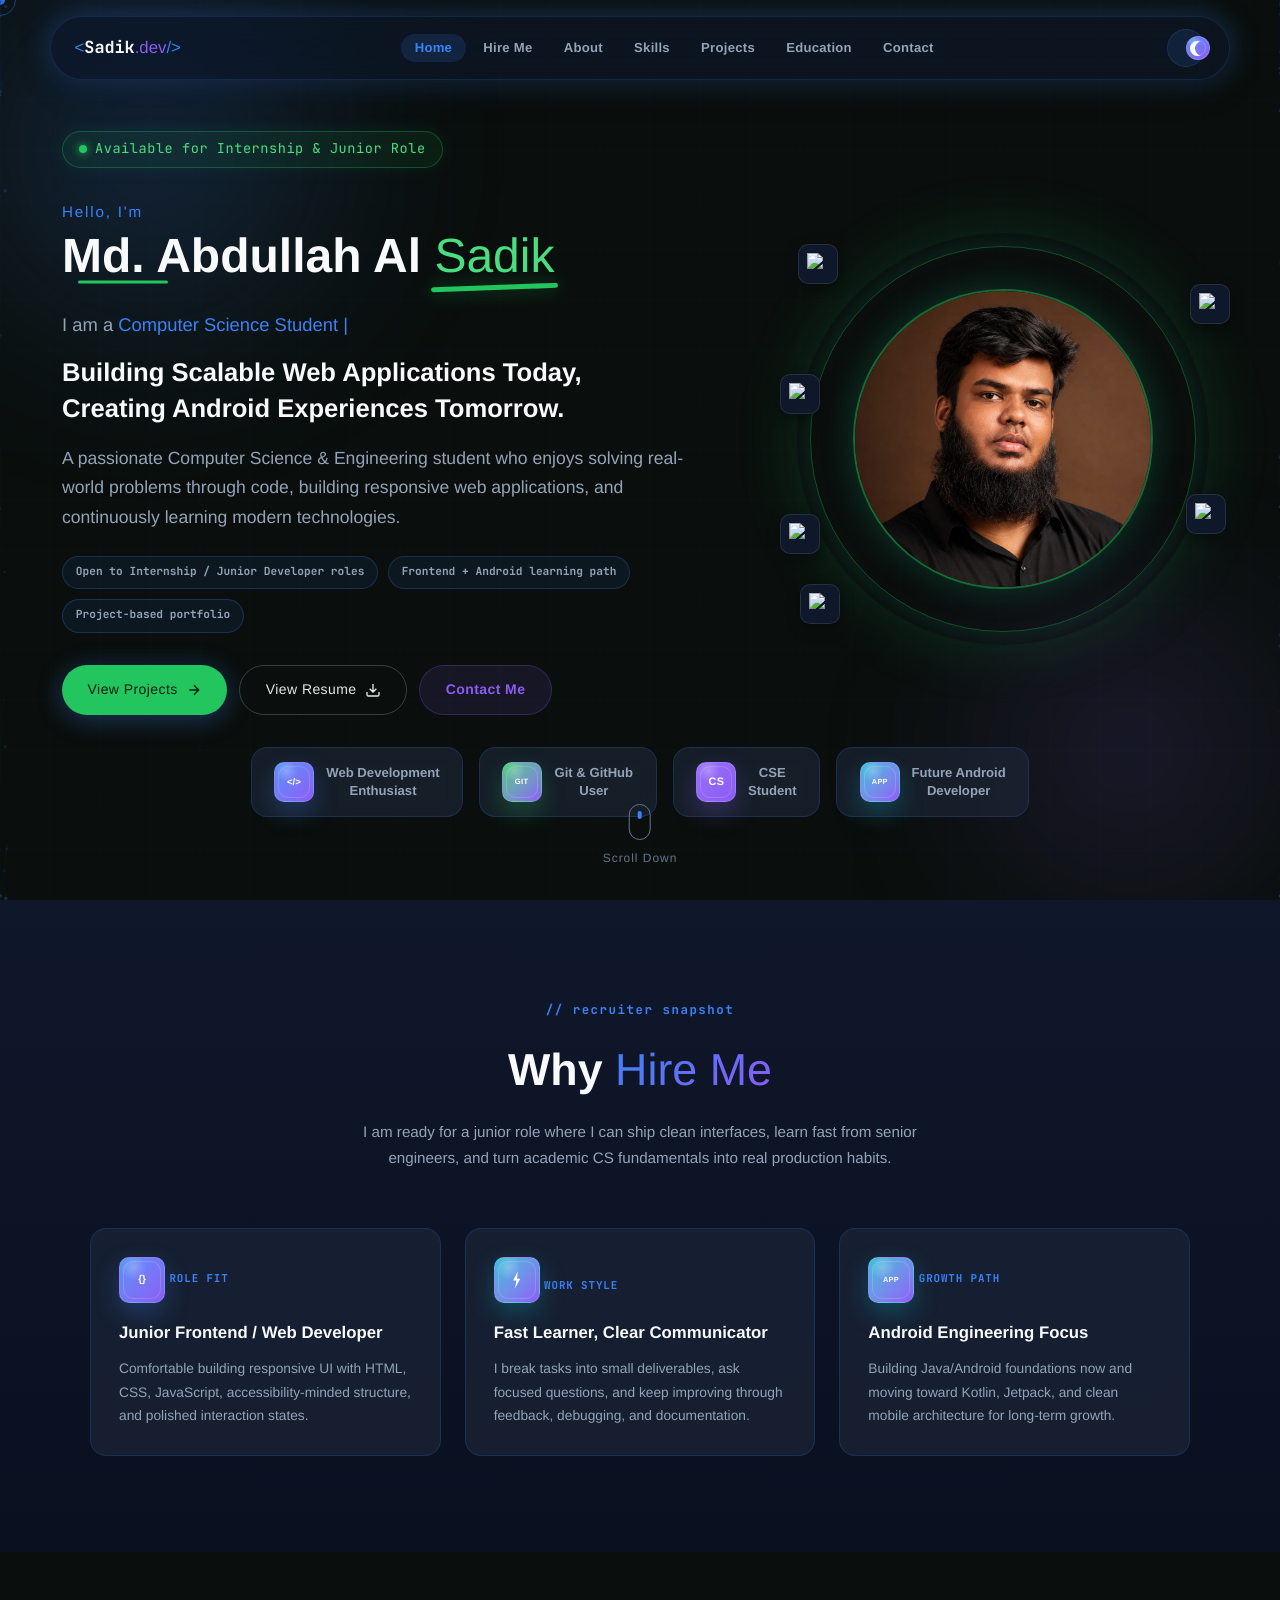
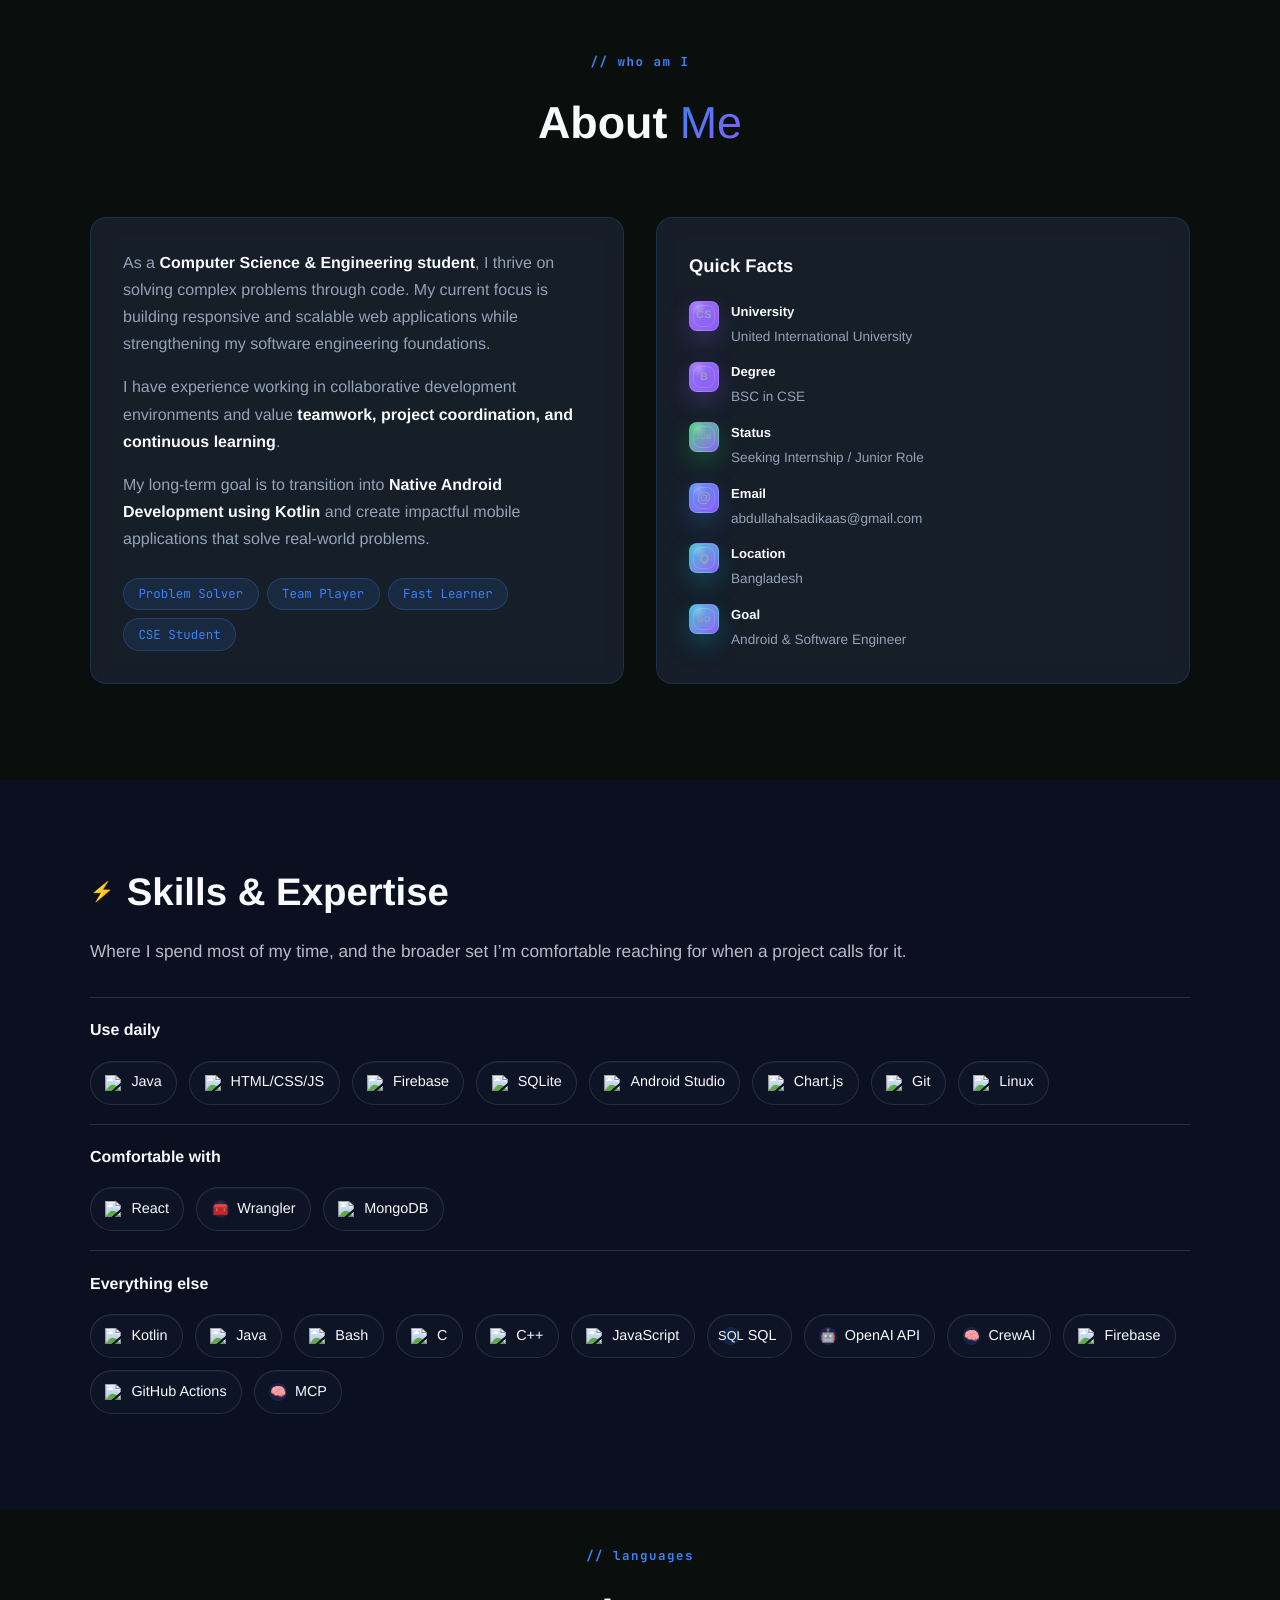
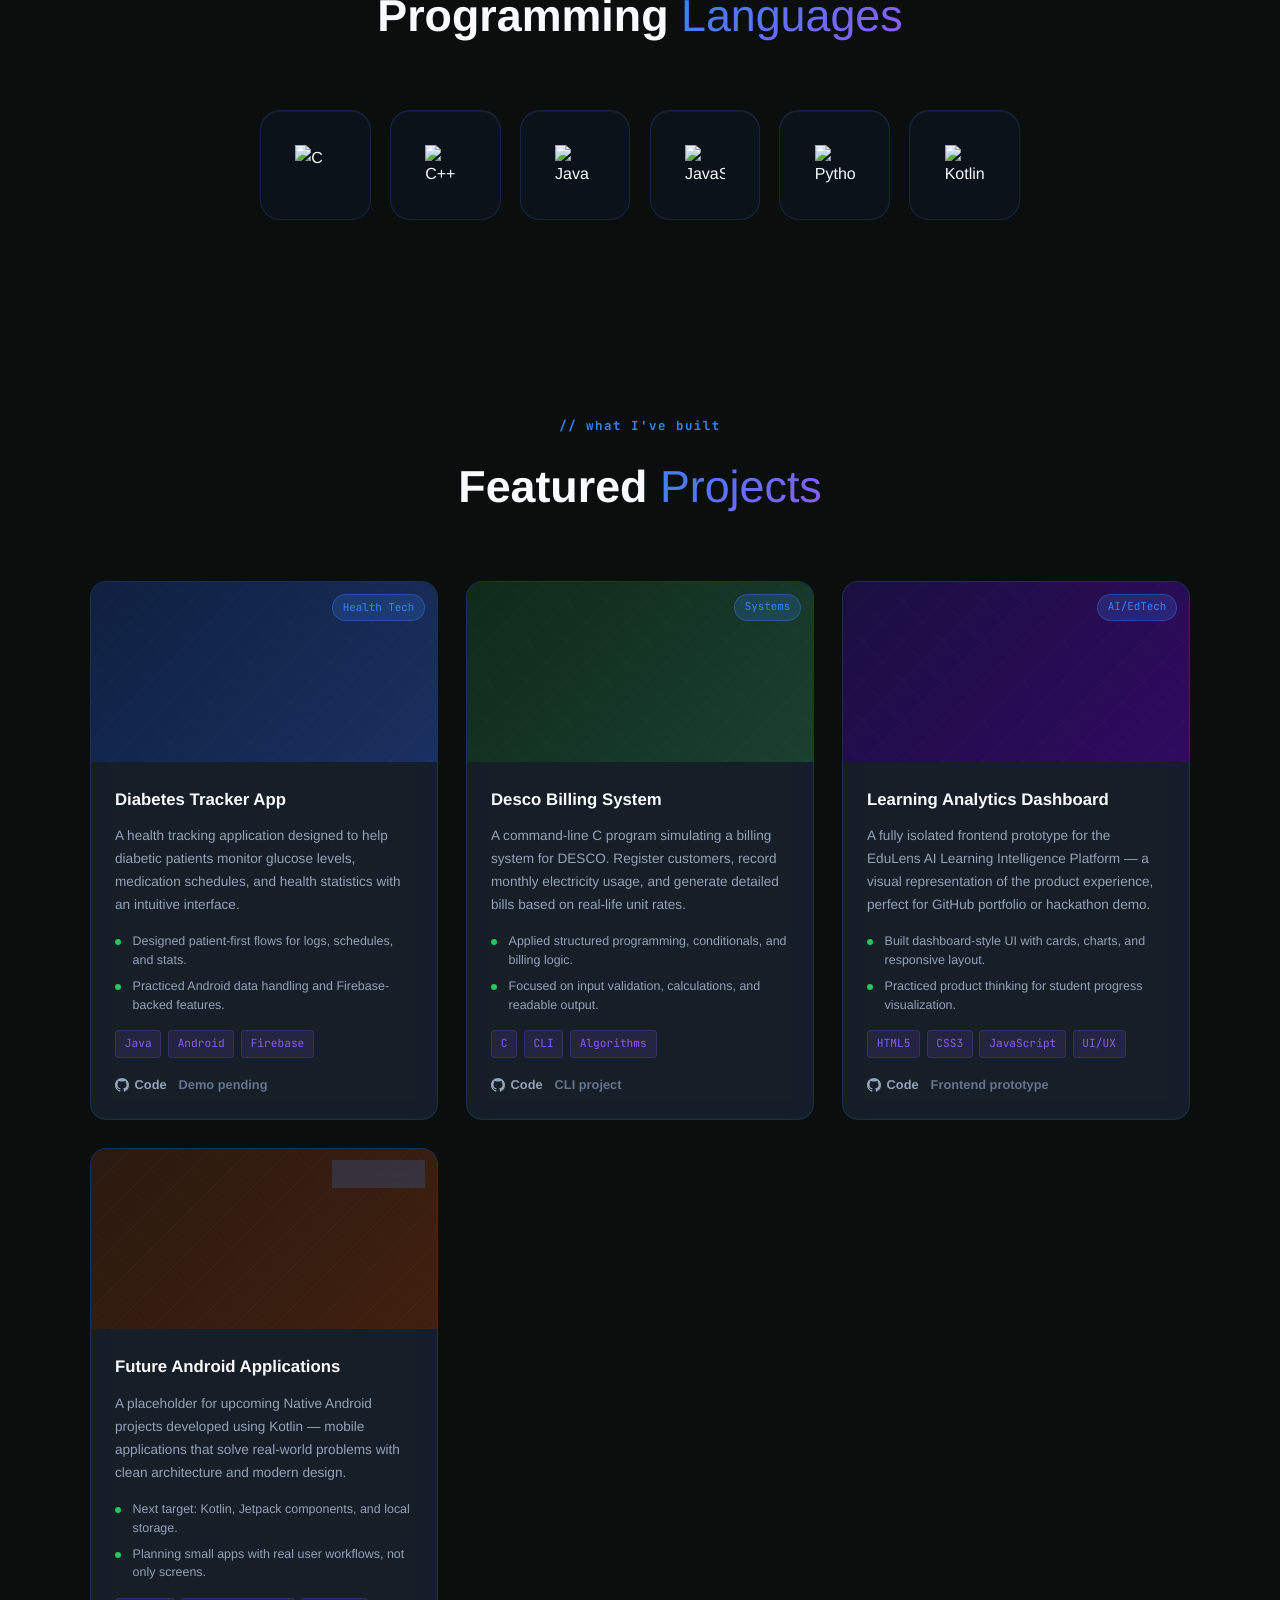
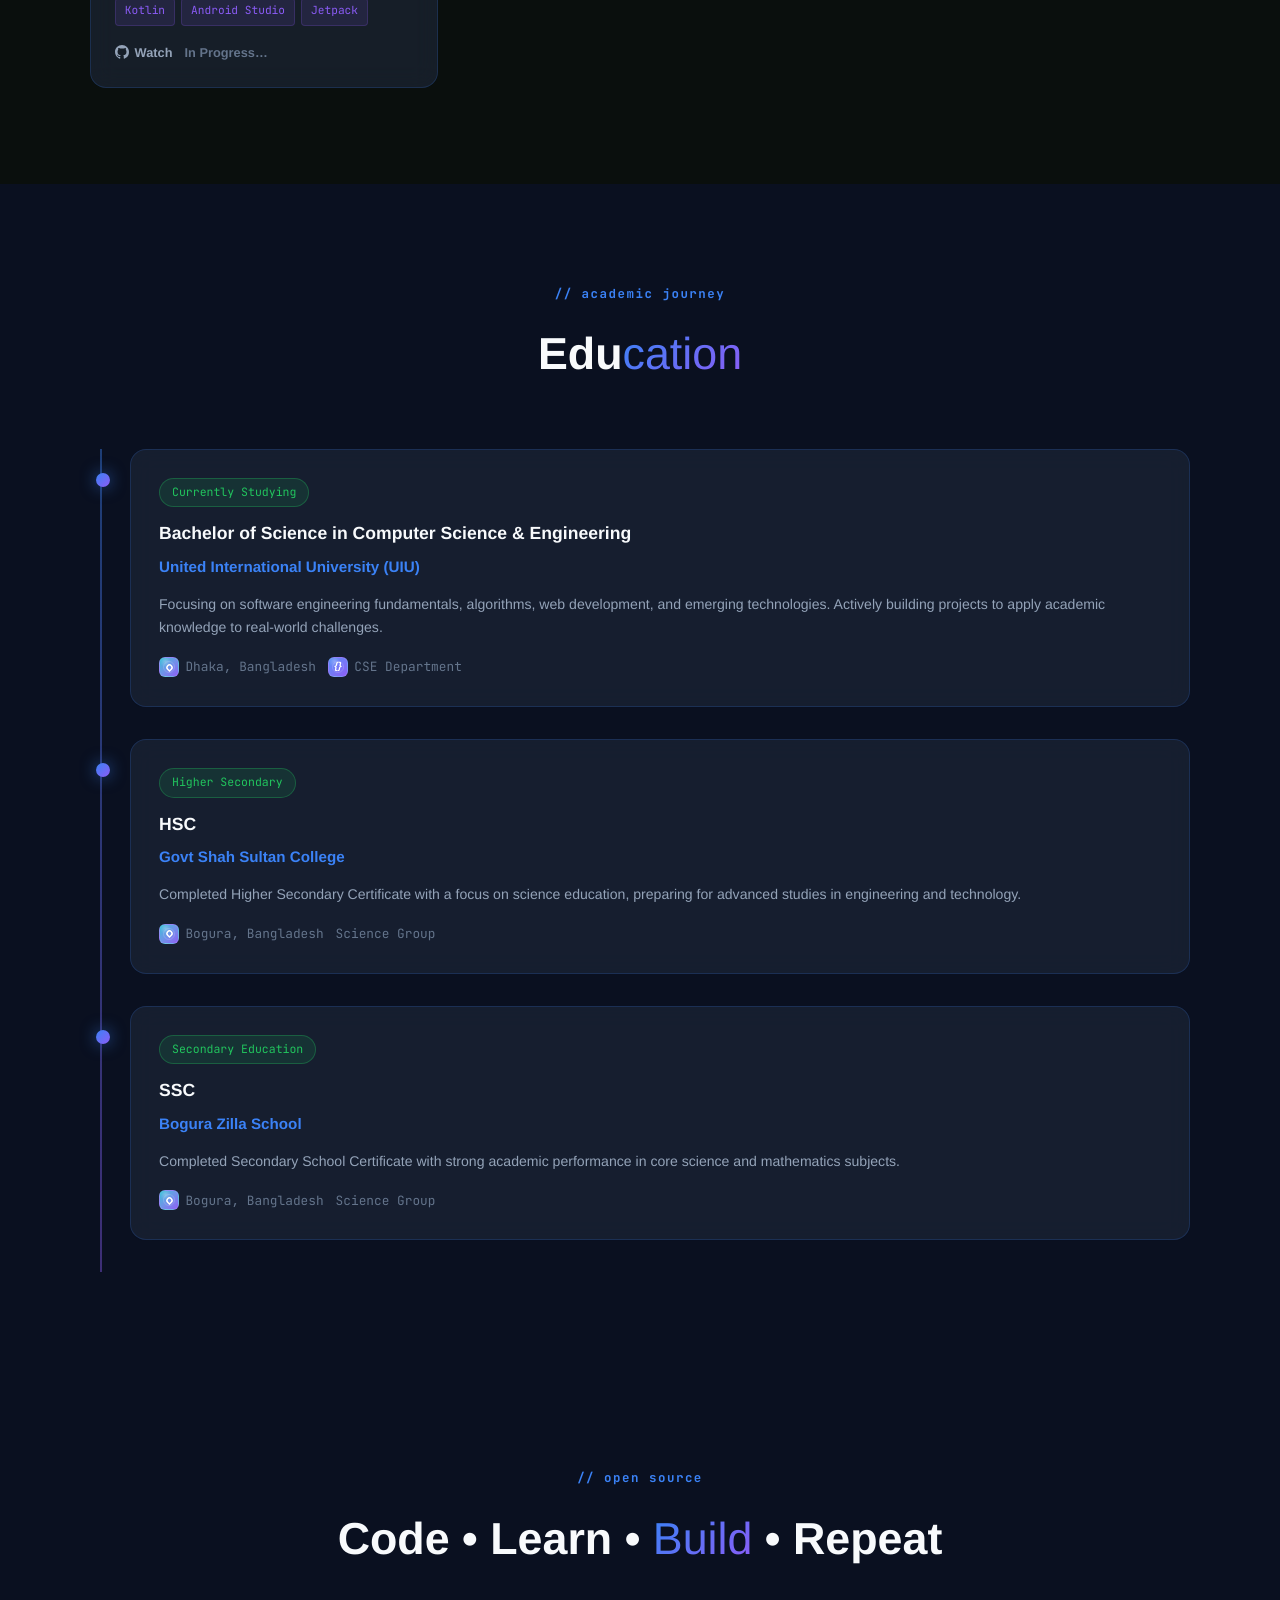
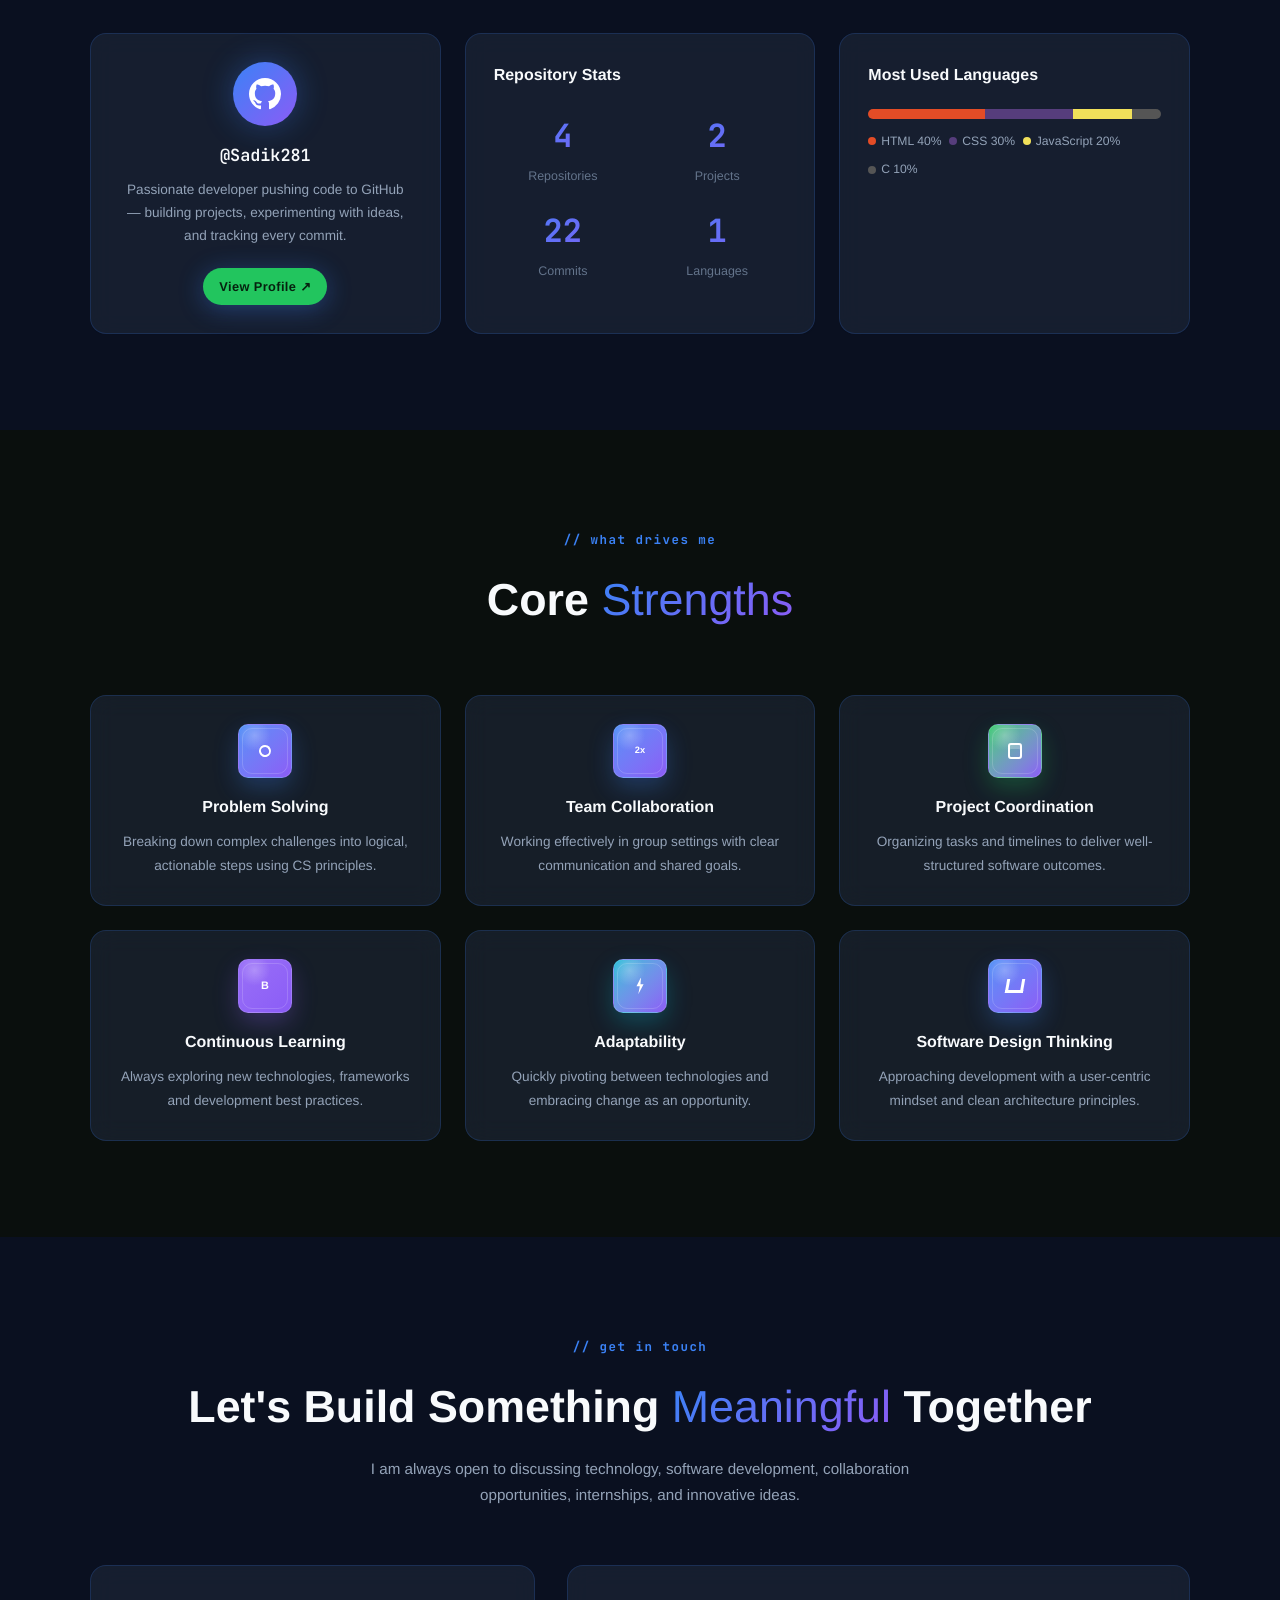
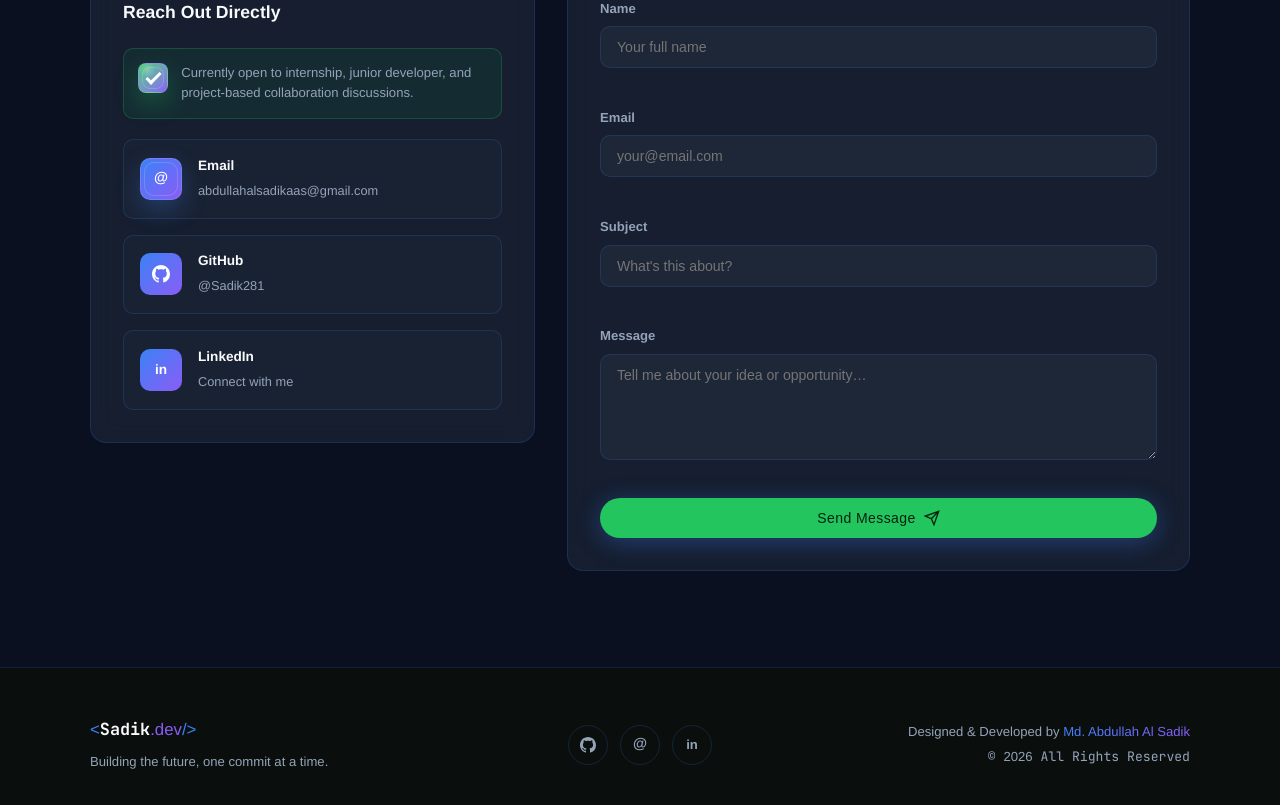
==== commit 93628cc1: "feat: update contact button to open WhatsApp with pre-filled message" ====
--- a/index.html
+++ b/index.html
@@ -127,7 +127,12 @@
                 <path d="M21 15v4a2 2 0 01-2 2H5a2 2 0 01-2-2v-4M7 10l5 5 5-5M12 15V3" />
               </svg>
             </a>
-            <a href="#contact" class="btn btn-ghost">Contact Me</a>
+            <a
+              href="https://wa.me/8801844921550?text=Hello%20Abdullah%2C%20I%20found%20your%20portfolio%20and%20would%20like%20to%20connect."
+              target="_blank"
+              rel="noopener"
+              class="btn btn-ghost"
+            >Contact Me</a>
           </div>
 
          
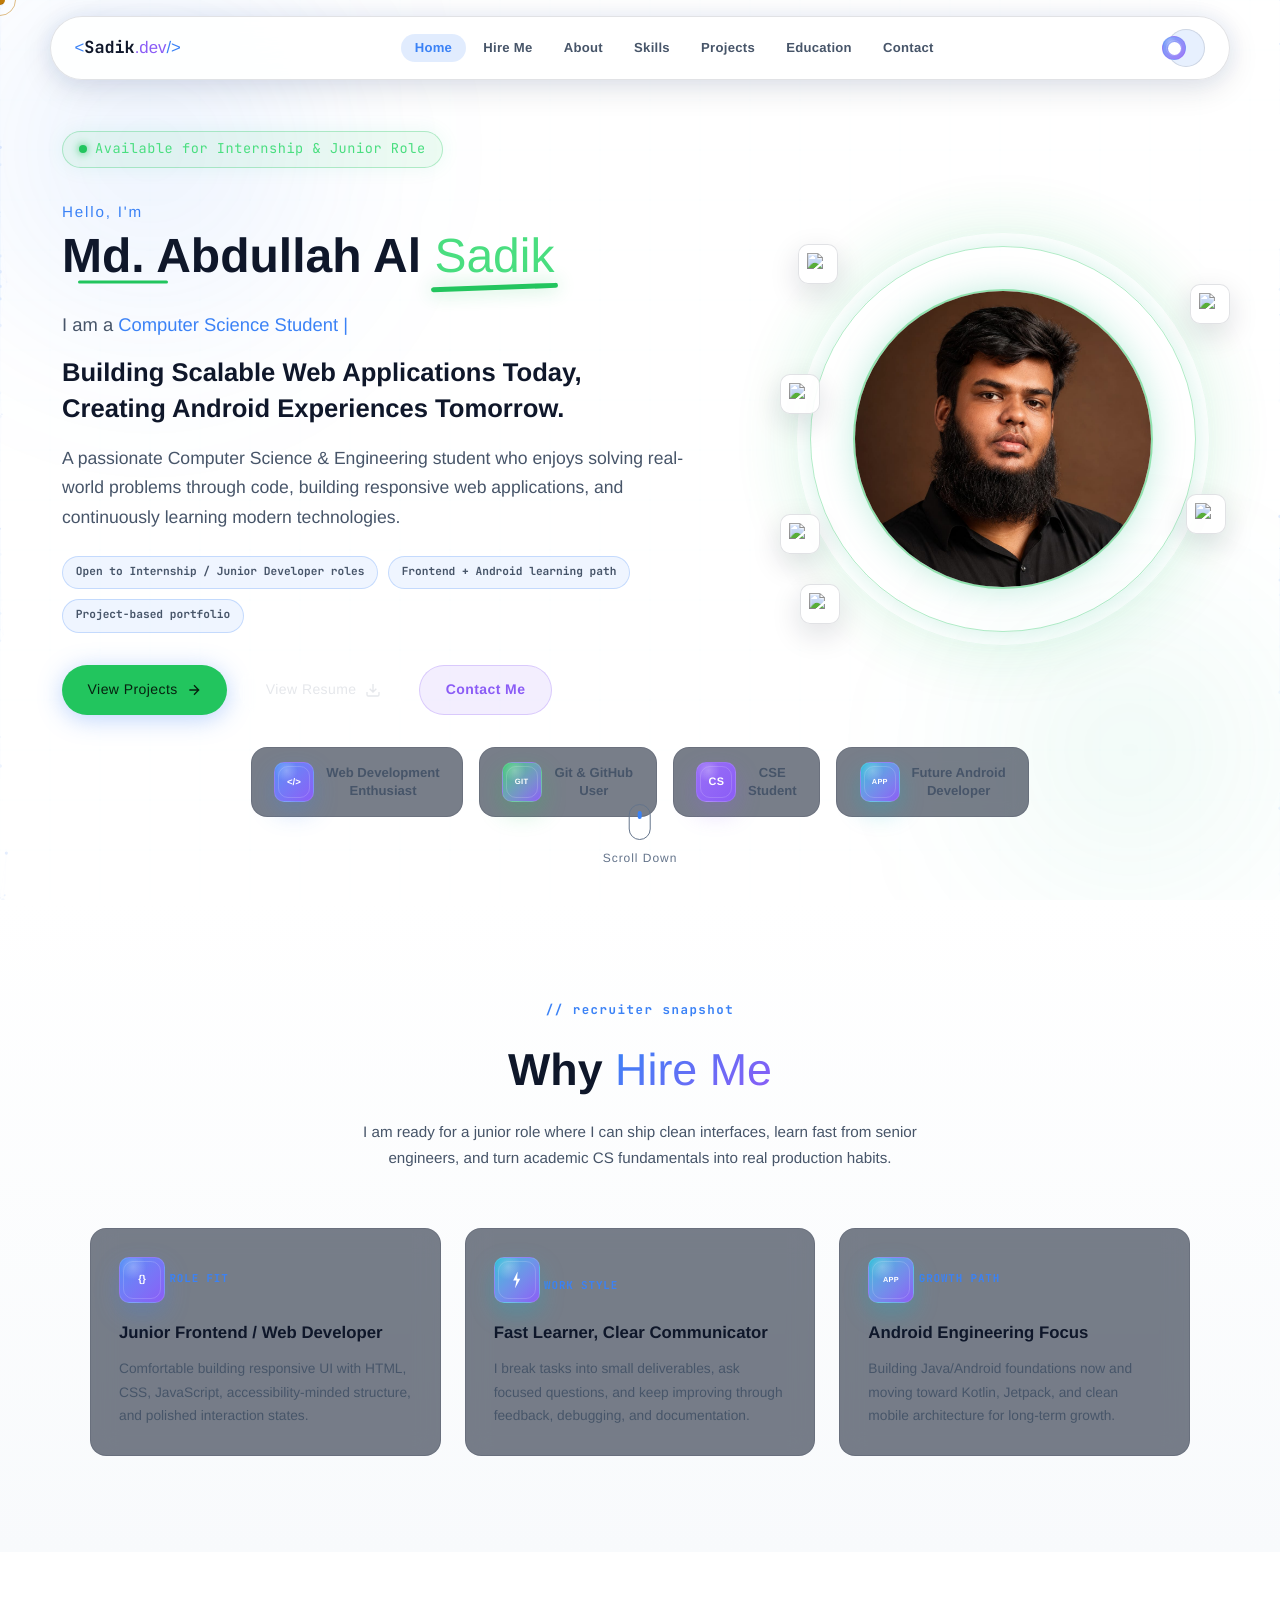
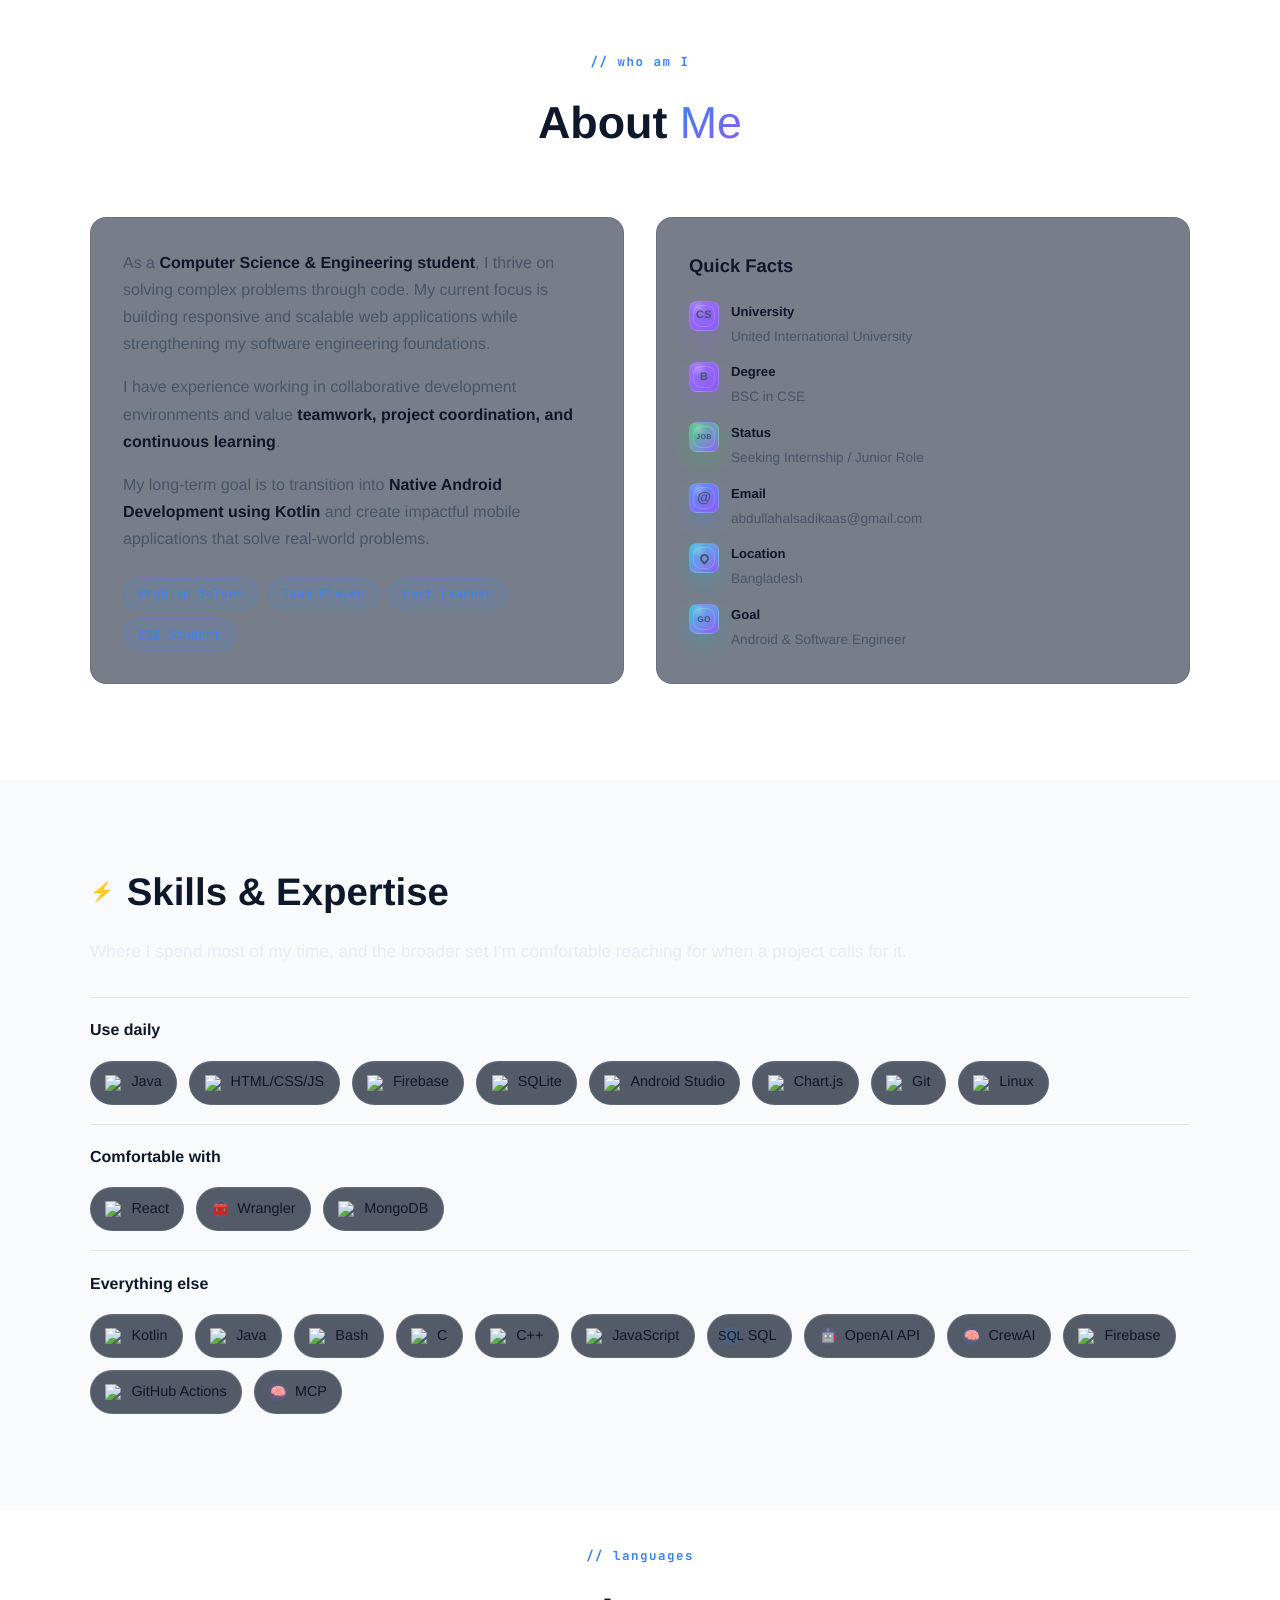
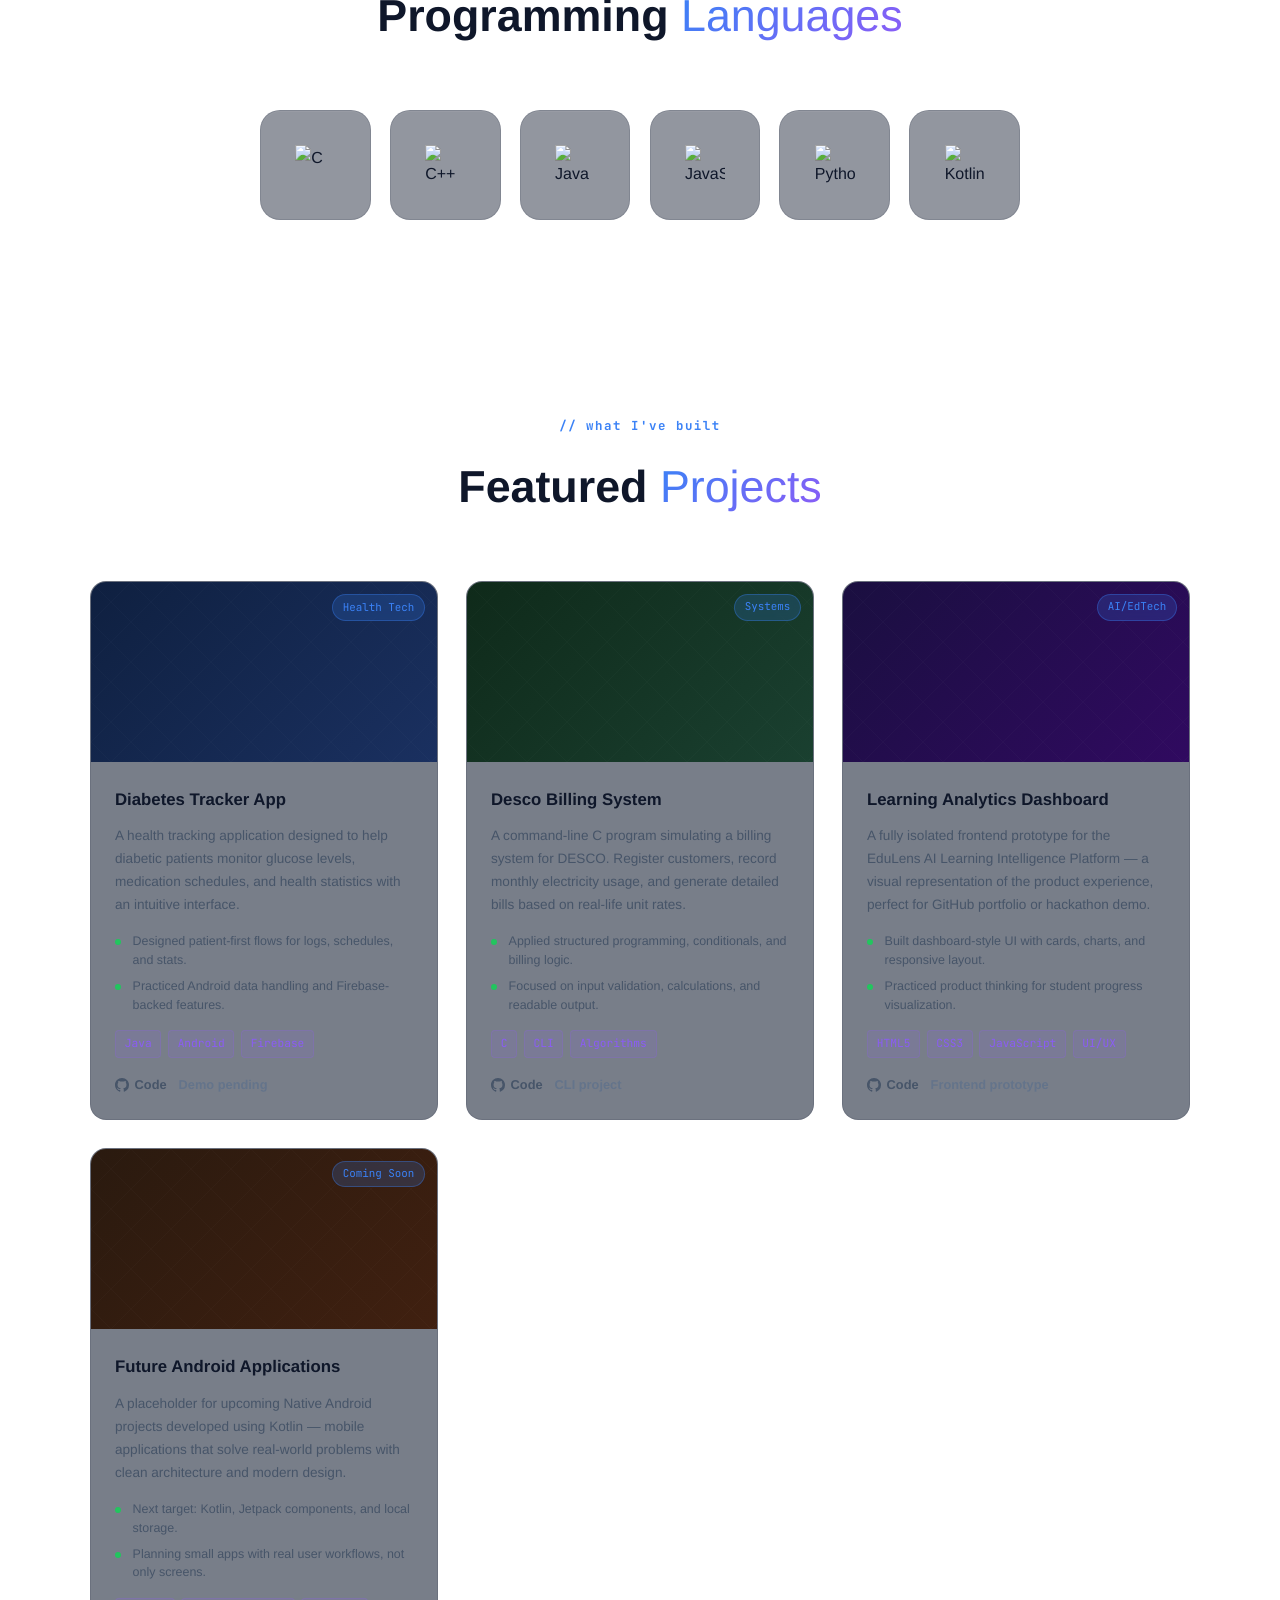
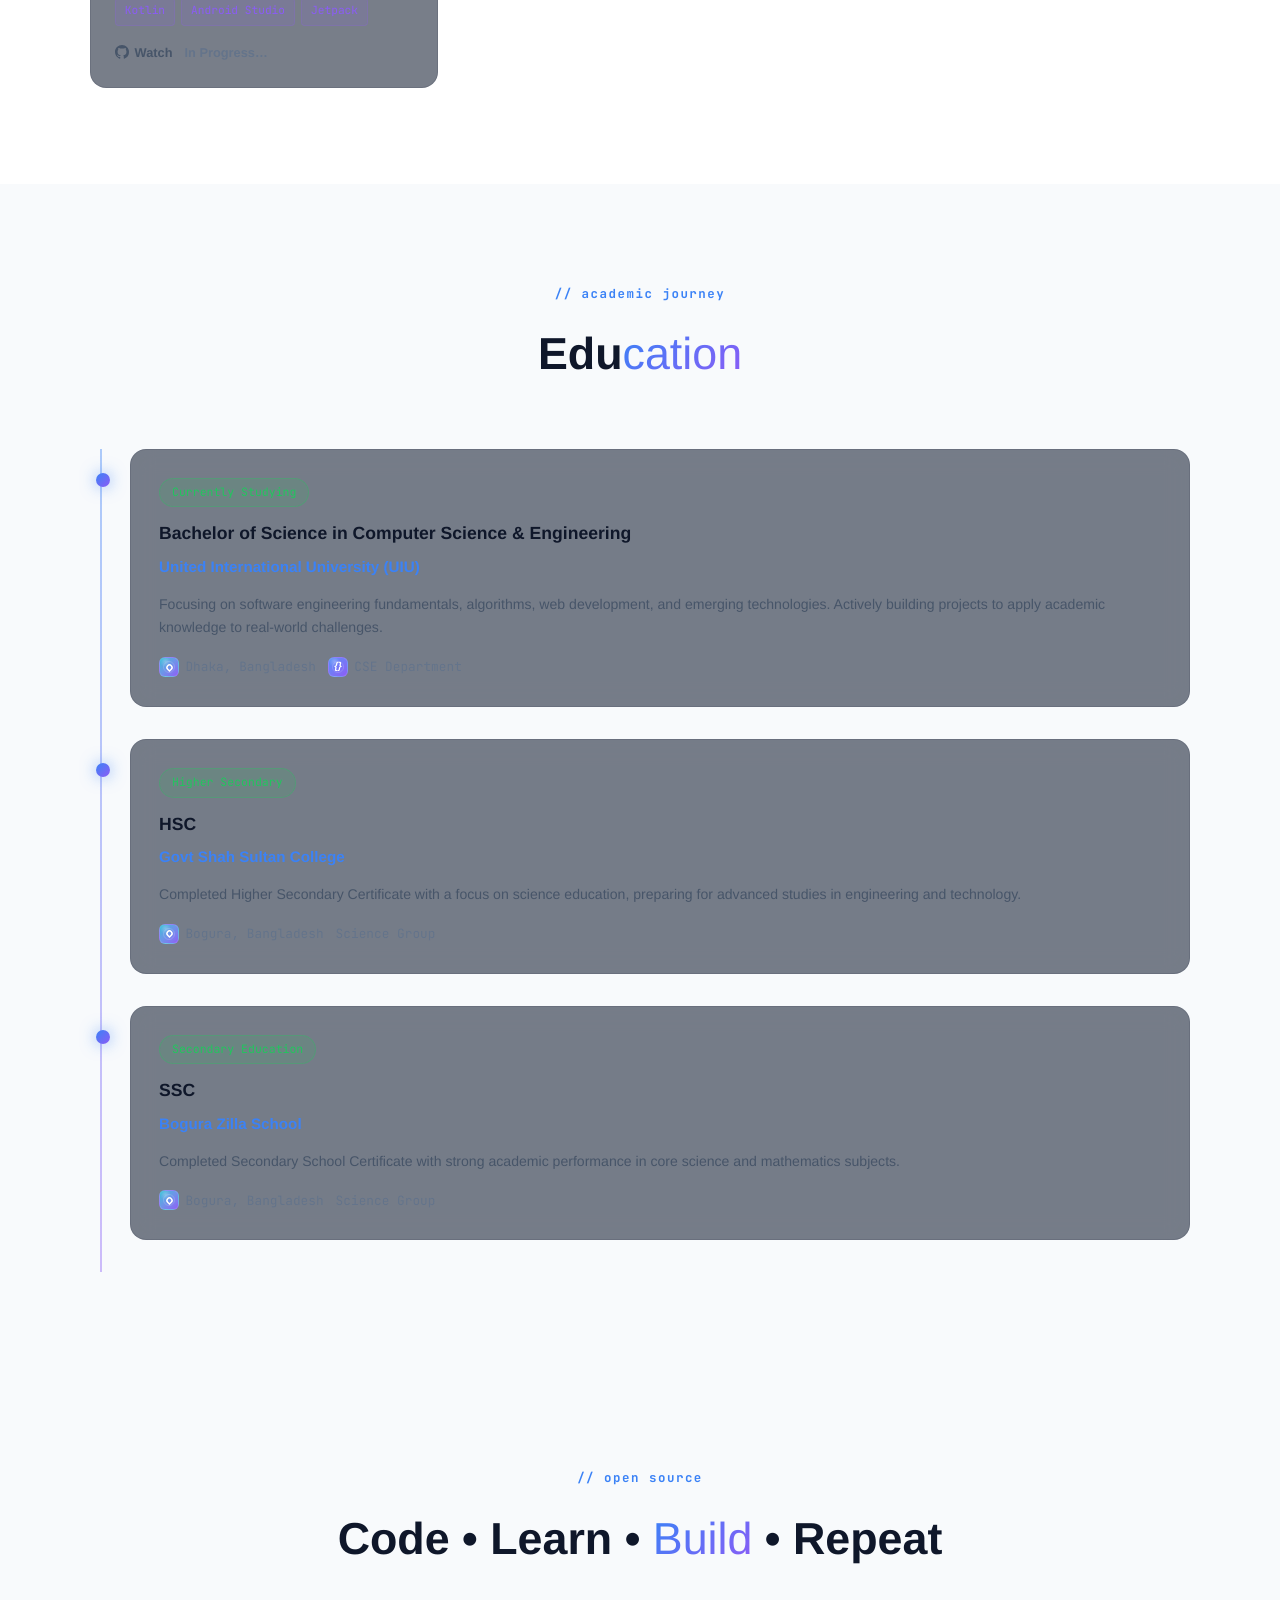
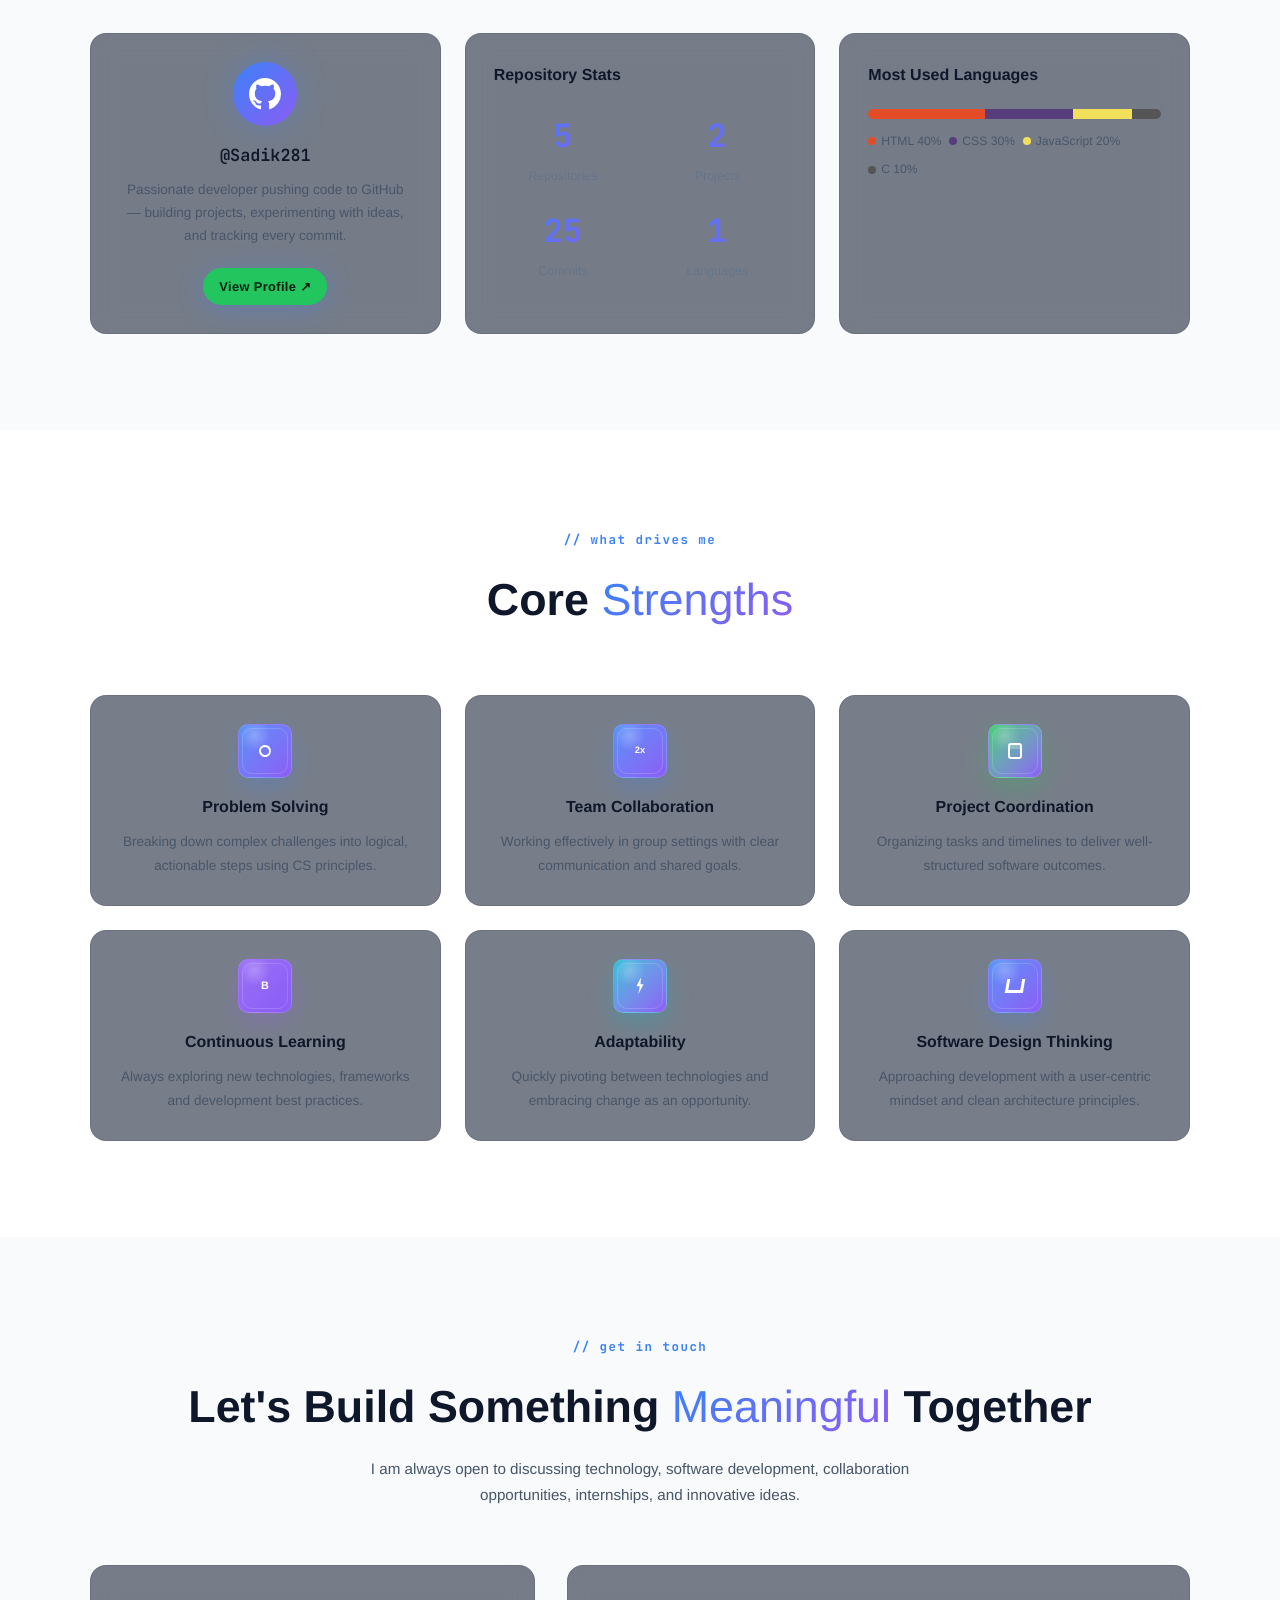
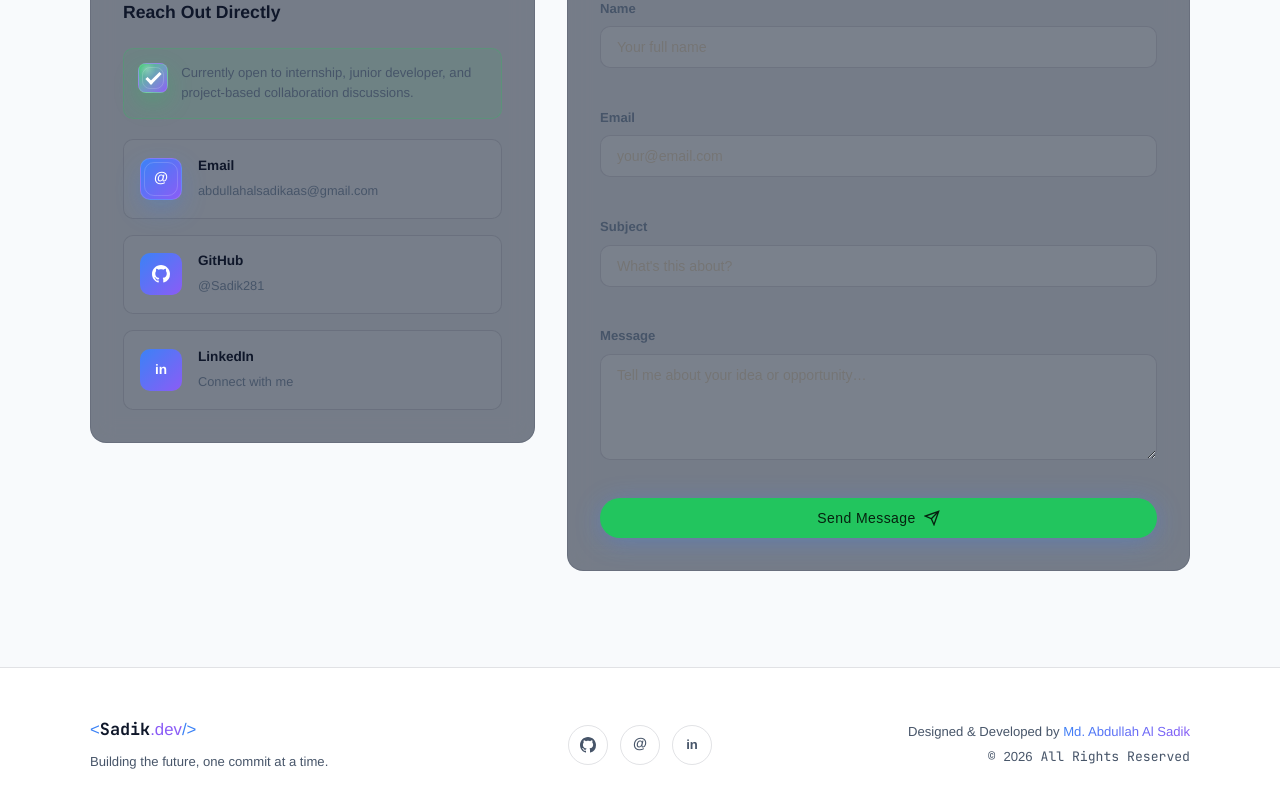
==== commit c6cda83d: "feat: update theme to light mode with enhanced styling for better visibility" ====
--- a/index.html
+++ b/index.html
@@ -28,7 +28,7 @@
       href="data:image/svg+xml,%3Csvg xmlns='http://www.w3.org/2000/svg' viewBox='0 0 64 64'%3E%3Cdefs%3E%3ClinearGradient id='g' x1='0' y1='0' x2='1' y2='1'%3E%3Cstop offset='0' stop-color='%233b82f6'/%3E%3Cstop offset='1' stop-color='%238b5cf6'/%3E%3C/linearGradient%3E%3C/defs%3E%3Crect width='64' height='64' rx='14' fill='%230f172a'/%3E%3Ccircle cx='32' cy='32' r='18' fill='url(%23g)' opacity='0.18'/%3E%3Cpath d='M23 27c3-3 6-4 9-4 4 0 7 2 9 5s2 6 2 8c0 3-1 6-3 8s-5 2-8 2c-4 0-7-2-9-5' stroke='%23fff' stroke-width='5' stroke-linecap='round' fill='none'/%3E%3C/svg%3E"
     />
   </head>
-  <body data-theme="dark">
+  <body data-theme="light">
     <!-- ░░ SCROLL PROGRESS ░░ -->
     <div class="scroll-progress" id="scrollProgress"></div>
 
--- a/style.css
+++ b/style.css
@@ -35,14 +35,14 @@
 }
 
 [data-theme="light"] {
-  --bg: #F0F4FF;
-  --bg2: #E4EAFF;
+  --bg: #FFFFFF;
+  --bg2: #F8FAFC;
   --card: #FFFFFF;
-  --card2: #F5F8FF;
-  --border: rgba(59, 130, 246, .2);
+  --card2: #F8FAFC;
+  --border: rgba(15, 23, 42, .12);
   --text: #0F172A;
   --text-muted: #475569;
-  --text-dim: #94A3B8;
+  --text-dim: #64748B;
 }
 
 html {
@@ -192,6 +192,15 @@
   box-shadow: 0 4px 24px rgba(0, 0, 0, .5);
 }
 
+[data-theme="light"] .navbar {
+  background: rgba(255, 255, 255, .9);
+  box-shadow: 0 8px 32px rgba(15, 23, 42, .12), 0 0 24px rgba(59, 130, 246, .08);
+}
+
+[data-theme="light"] .navbar.scrolled {
+  box-shadow: 0 4px 24px rgba(15, 23, 42, .16);
+}
+
 .nav-inner {
   display: flex;
   align-items: center;
@@ -634,6 +643,11 @@
     box-shadow: 0 20px 40px rgba(0, 0, 0, .5);
   }
 
+  [data-theme="light"] .nav-links {
+    background: rgba(255, 255, 255, .98);
+    box-shadow: 0 20px 40px rgba(15, 23, 42, .16);
+  }
+
   .nav-links.open {
     display: flex;
   }
@@ -655,6 +669,10 @@
   text-align: center;
   padding: 7rem 1.5rem 4rem;
   overflow: hidden;
+}
+
+[data-theme="light"] .hero {
+  background: #FFFFFF;
 }
 
 .hero-canvas {
@@ -666,6 +684,10 @@
   opacity: .5;
 }
 
+[data-theme="light"] .hero-canvas {
+  opacity: .28;
+}
+
 .hero-glow {
   position: absolute;
   border-radius: 50%;
@@ -689,6 +711,14 @@
   bottom: -50px;
   right: -50px;
   animation-delay: 2.5s;
+}
+
+[data-theme="light"] .hero-glow-1 {
+  background: radial-gradient(circle, rgba(59, 130, 246, .12), transparent 70%);
+}
+
+[data-theme="light"] .hero-glow-2 {
+  background: radial-gradient(circle, rgba(16, 185, 129, .1), transparent 70%);
 }
 
 @keyframes pulse {
@@ -841,6 +871,12 @@
   animation: floatOrbit 6s ease-in-out infinite;
   z-index: 2;
   padding: .4rem;
+}
+
+[data-theme="light"] .float-icon {
+  background: rgba(255, 255, 255, .92);
+  border-color: rgba(15, 23, 42, .12);
+  box-shadow: 0 10px 30px rgba(15, 23, 42, .14);
 }
 
 .float-icon img {
@@ -2756,6 +2792,8 @@
 /* ── MISC ────────────────────────────────────────────────────── */
 @media (max-width: 480px) {
   .hero-btns .btn {
+    width: 100%;
+    justify-content: center;
     font-size: .78rem;
     padding: .65rem 1.1rem;
   }
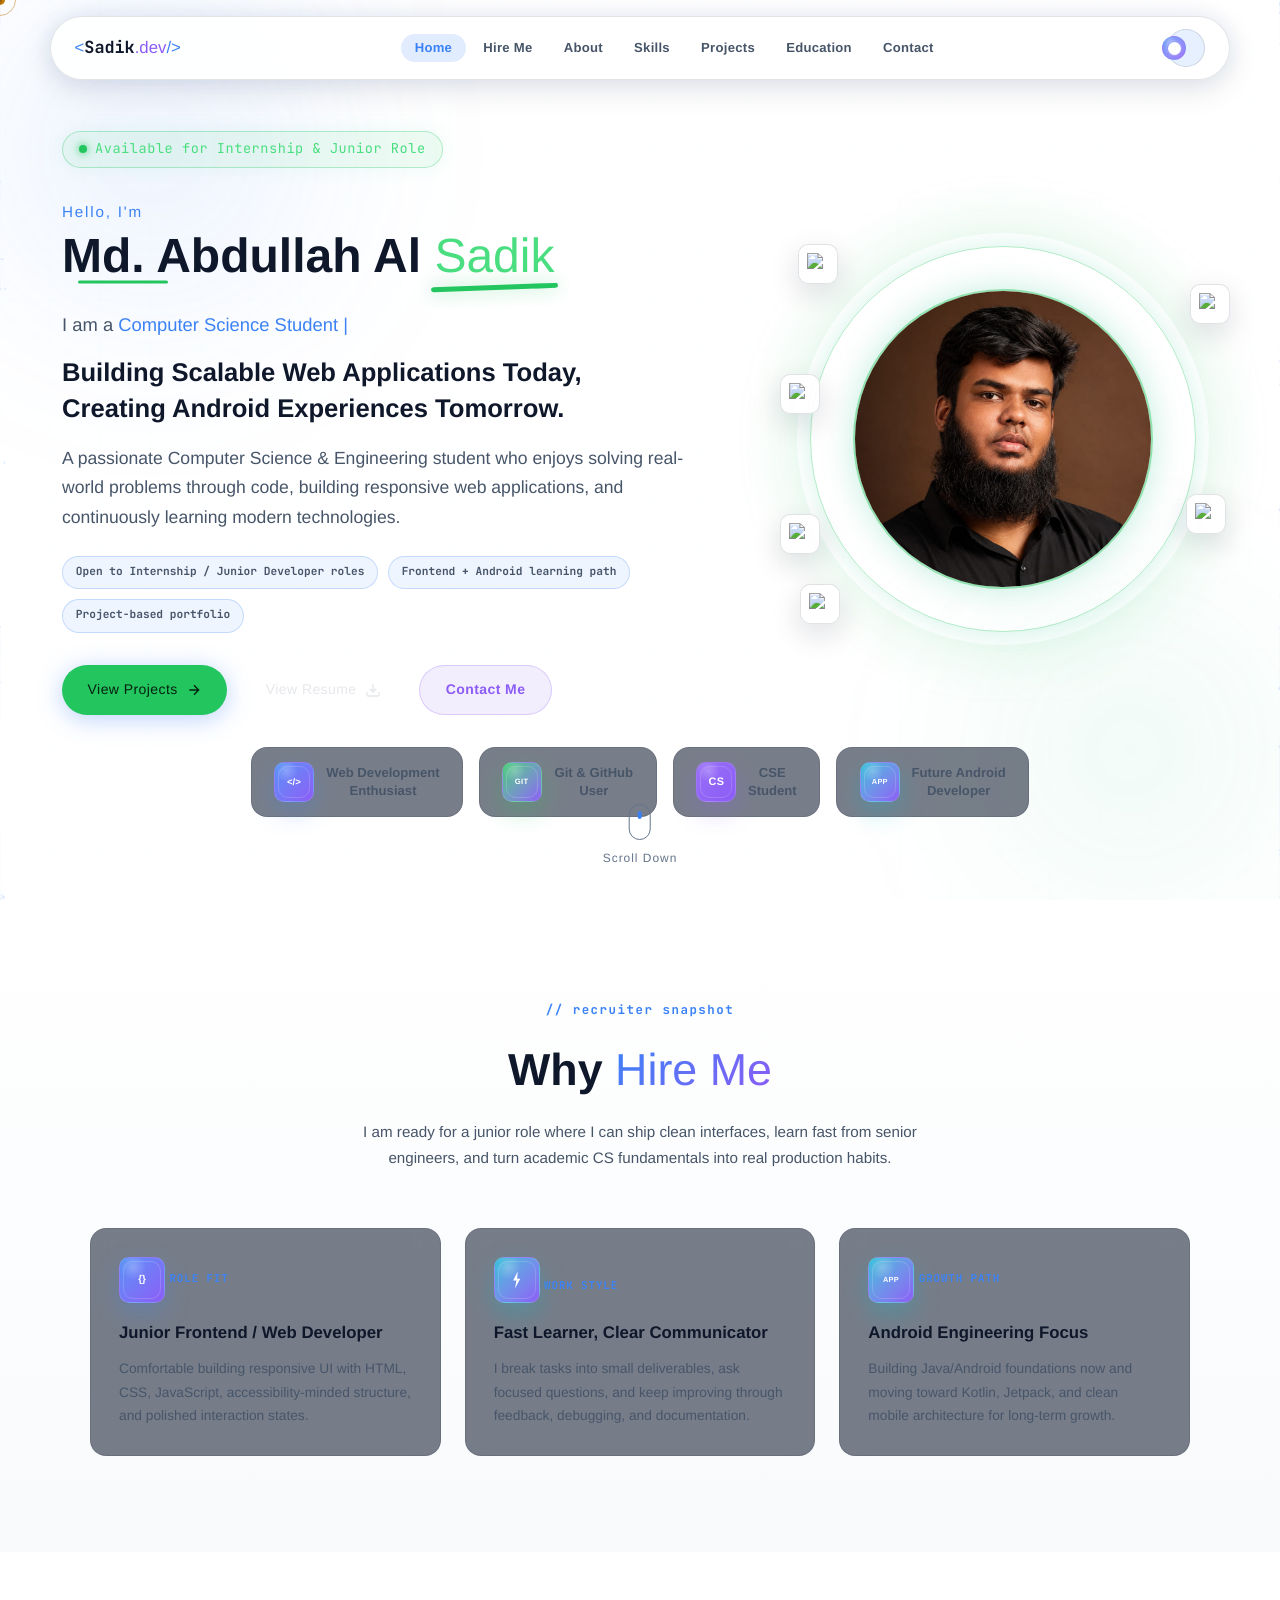
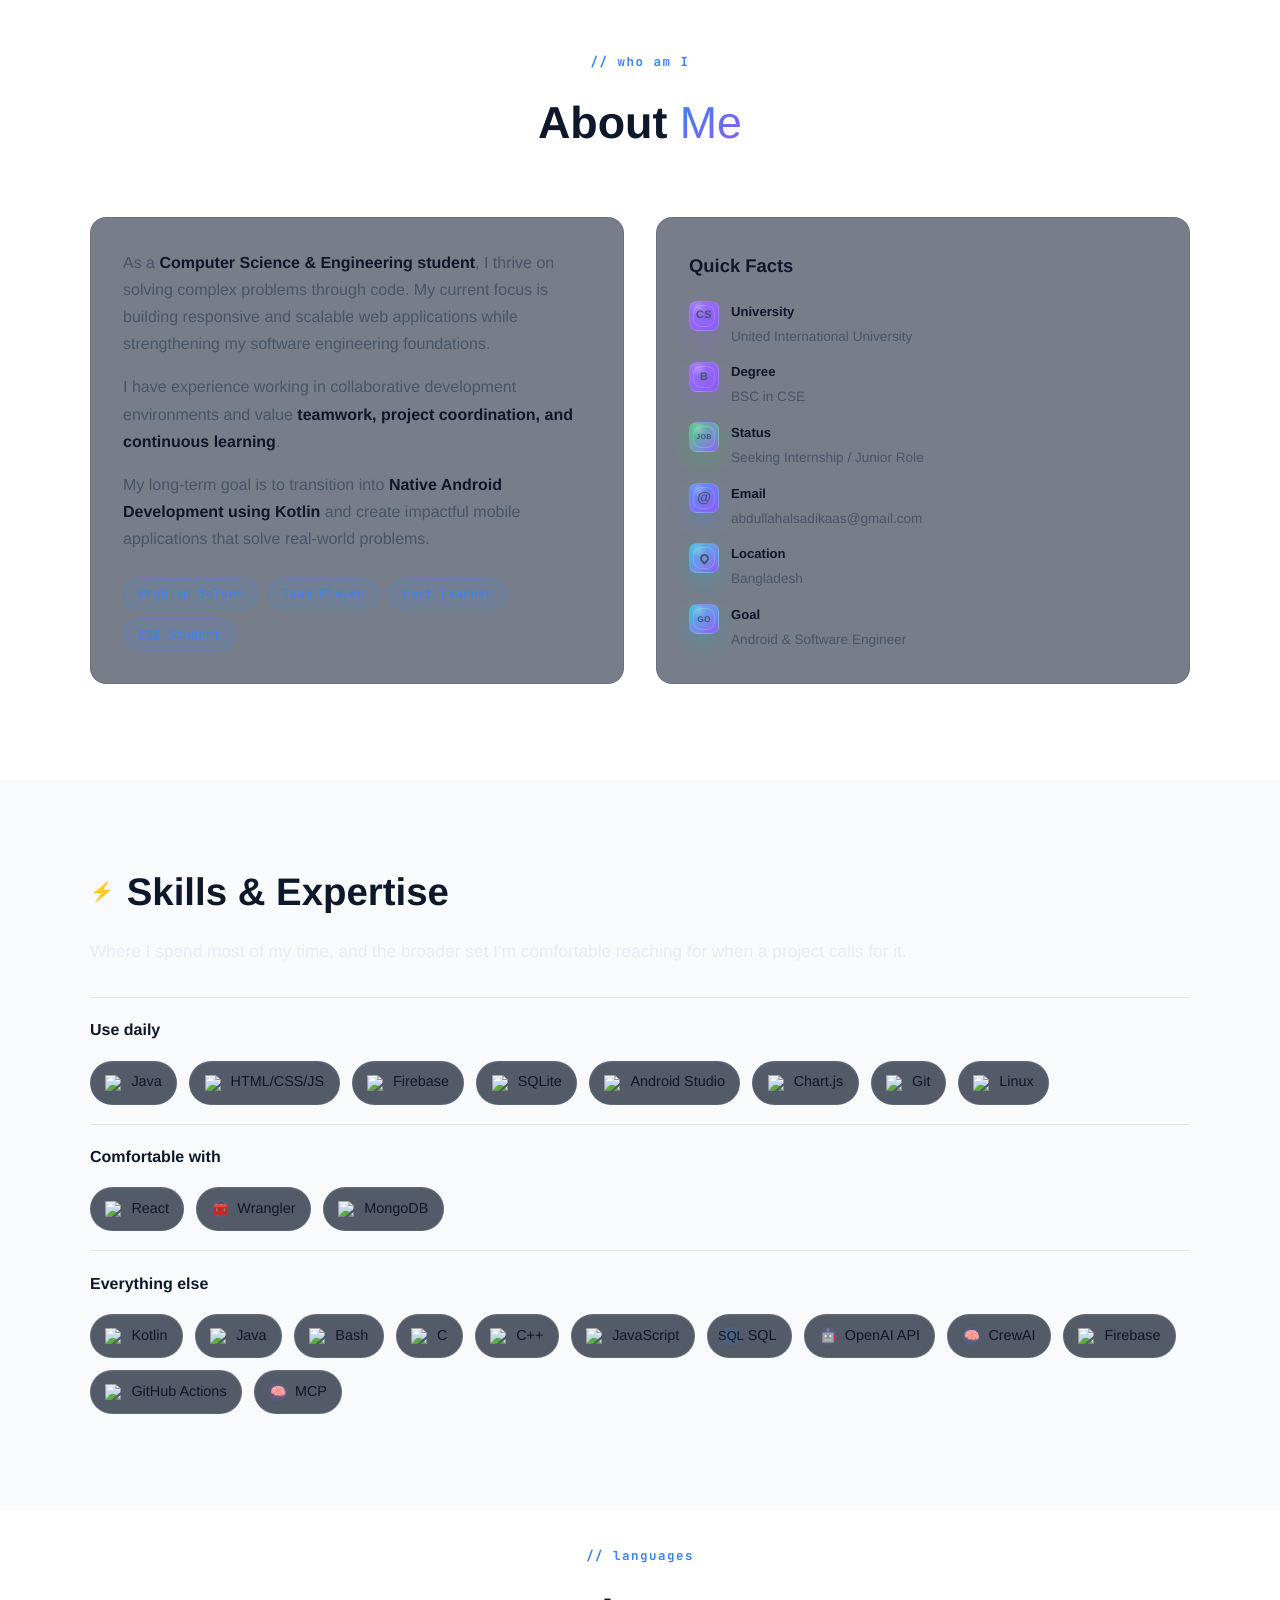
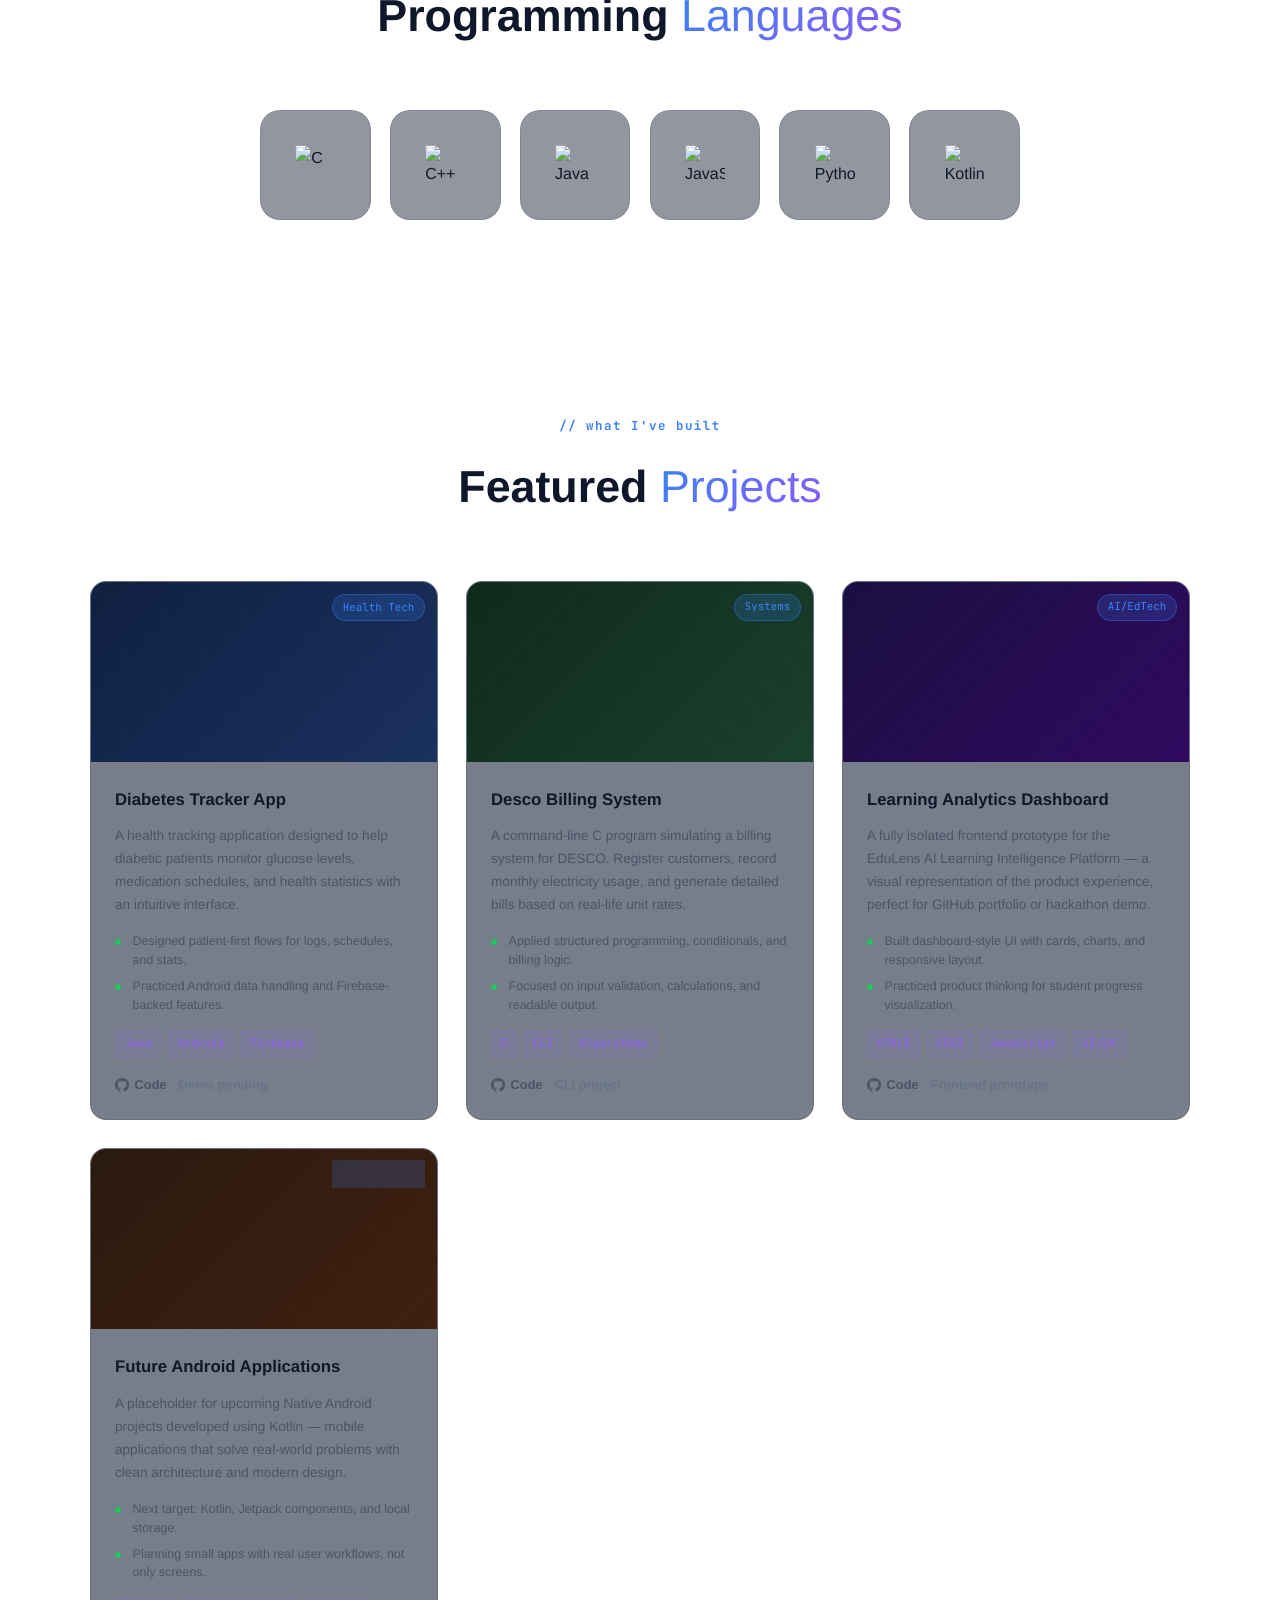
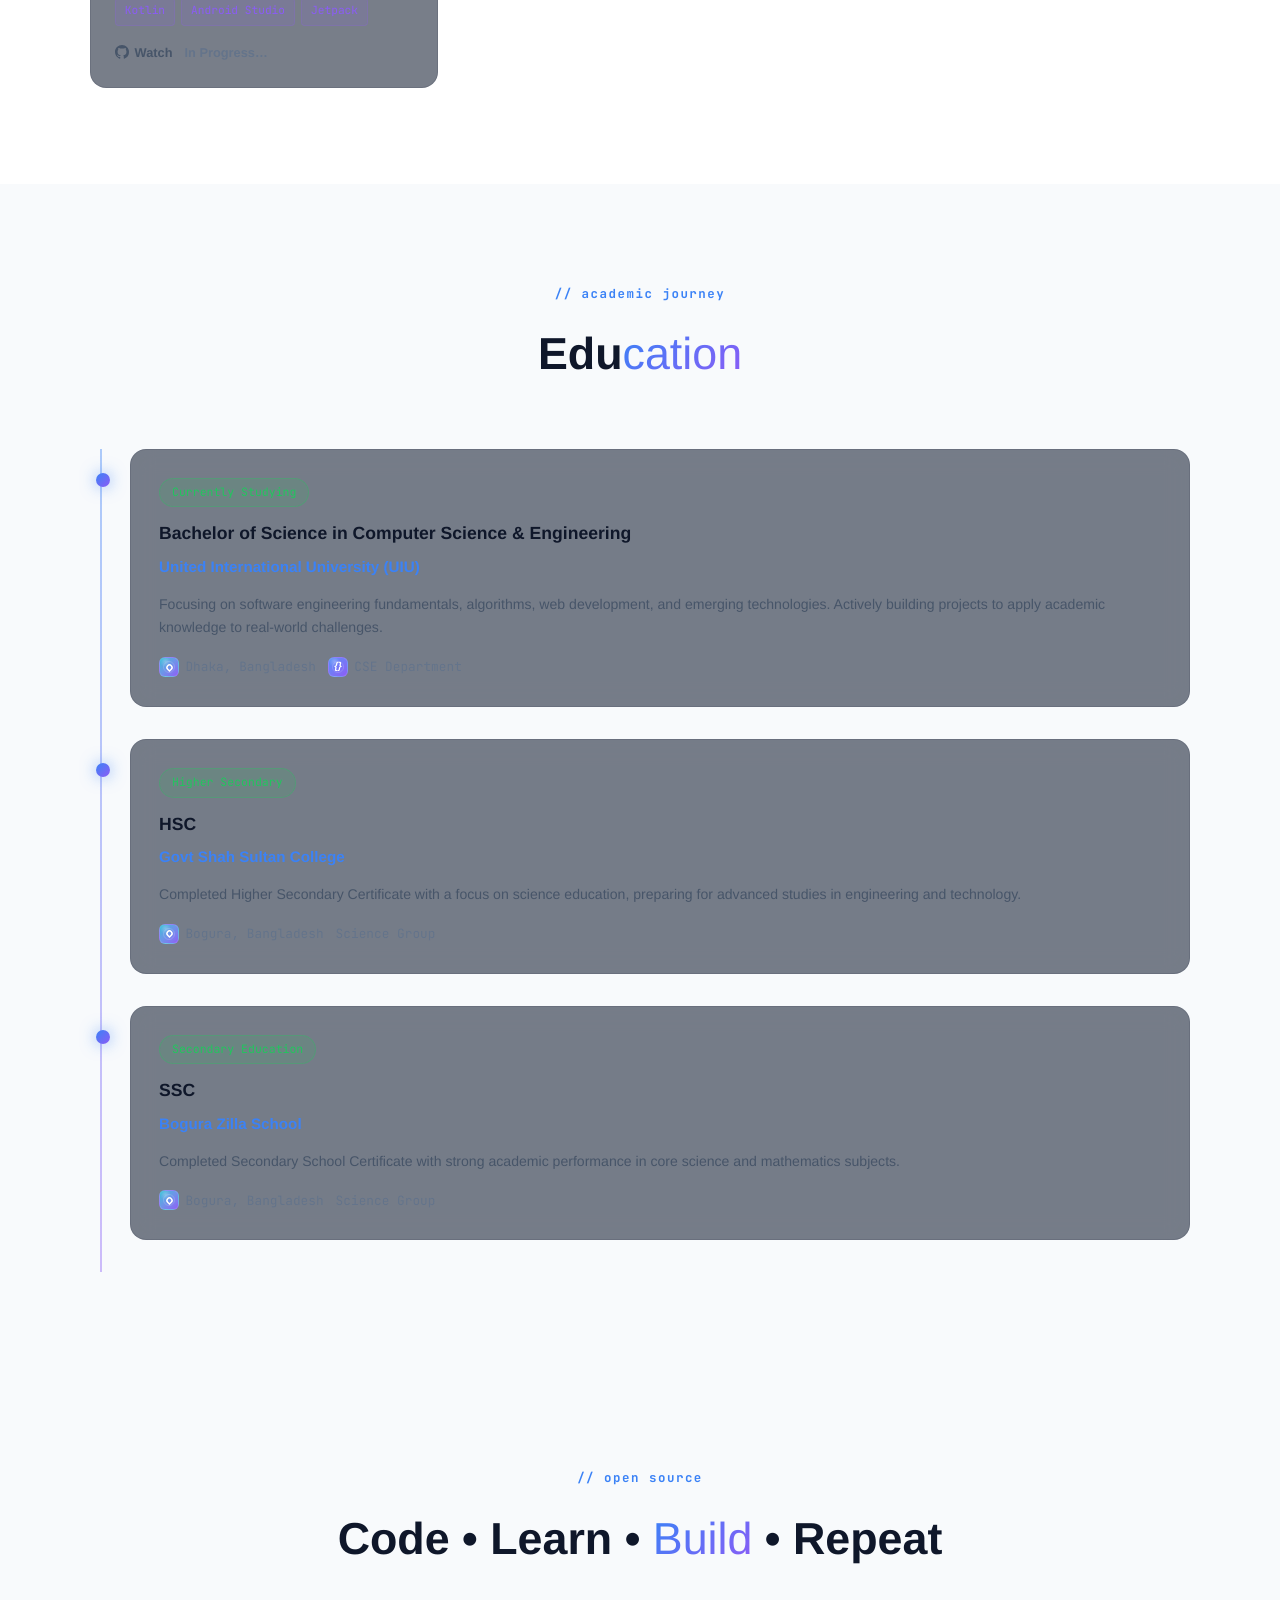
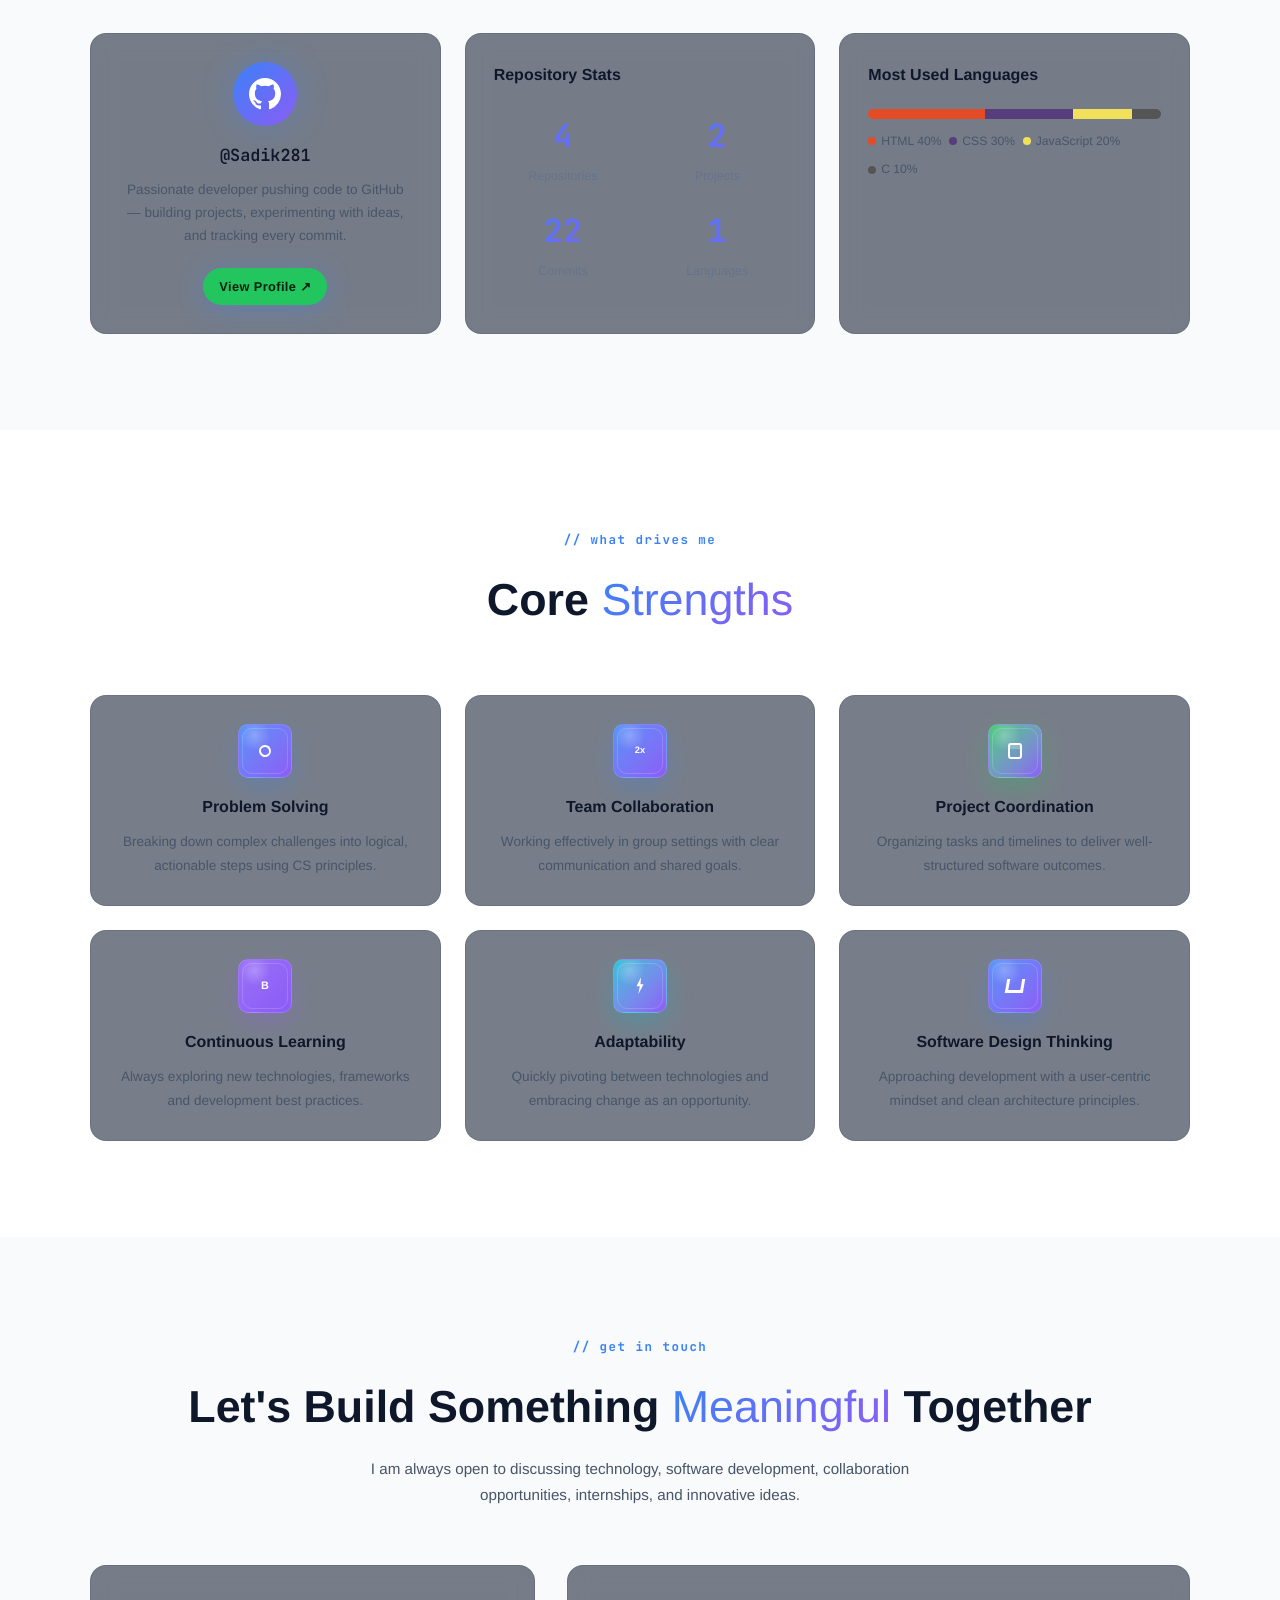
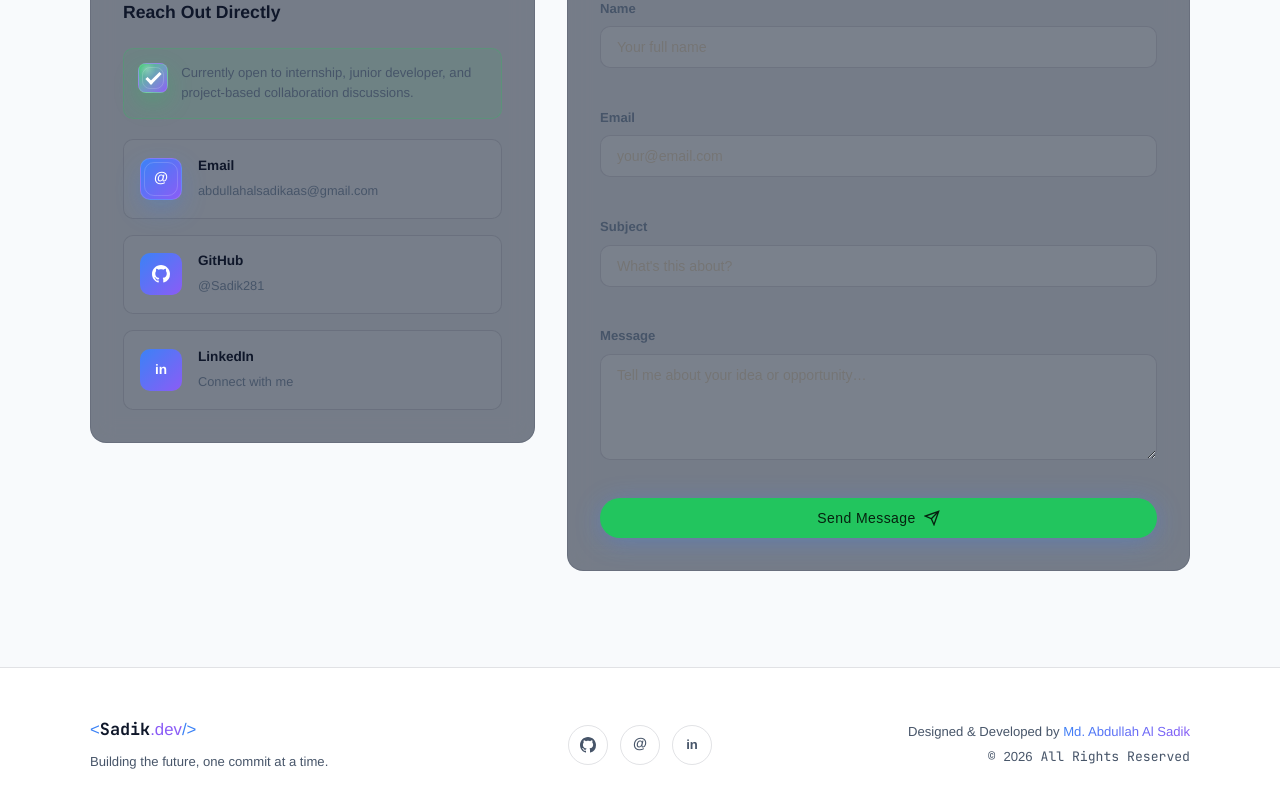
==== commit 45c44dce: "feat: add canonical link, Open Graph metadata, and structured data for improved SEO; create robots.t" ====
--- a/index.html
+++ b/index.html
@@ -20,6 +20,34 @@
       rel="stylesheet"
     />
     <link rel="stylesheet" href="style.css" />
+    <link rel="canonical" href="https://abdullahalsadik.netlify.app/" />
+
+<meta property="og:title" content="Md. Abdullah Al Sadik | Developer Portfolio" />
+<meta property="og:description" content="CSE Student, Web Developer & Aspiring Android Engineer. Portfolio showcasing projects, skills and passion for software development." />
+<meta property="og:type" content="website" />
+<meta property="og:url" content="https://abdullahalsadik.netlify.app/" />
+<meta property="og:image" content="https://abdullahalsadik.netlify.app/profile.jpeg" />
+
+<script type="application/ld+json">
+{
+  "@context": "https://schema.org",
+  "@type": "Person",
+  "name": "Md. Abdullah Al Sadik",
+  "alternateName": "Sadik",
+  "url": "https://abdullahalsadik.netlify.app/",
+  "image": "https://abdullahalsadik.netlify.app/profile.jpeg",
+  "jobTitle": "CSE Student & Web Developer",
+  "email": "abdullahalsadikaas@gmail.com",
+  "sameAs": [
+    "https://github.com/Sadik281",
+    "https://www.linkedin.com/in/md-abdullah-al-sadik-59306b347"
+  ],
+  "alumniOf": {
+    "@type": "CollegeOrUniversity",
+    "name": "United International University"
+  }
+}
+</script>
     <meta name="theme-color" content="#0F172A" />
     <link
       rel="icon"
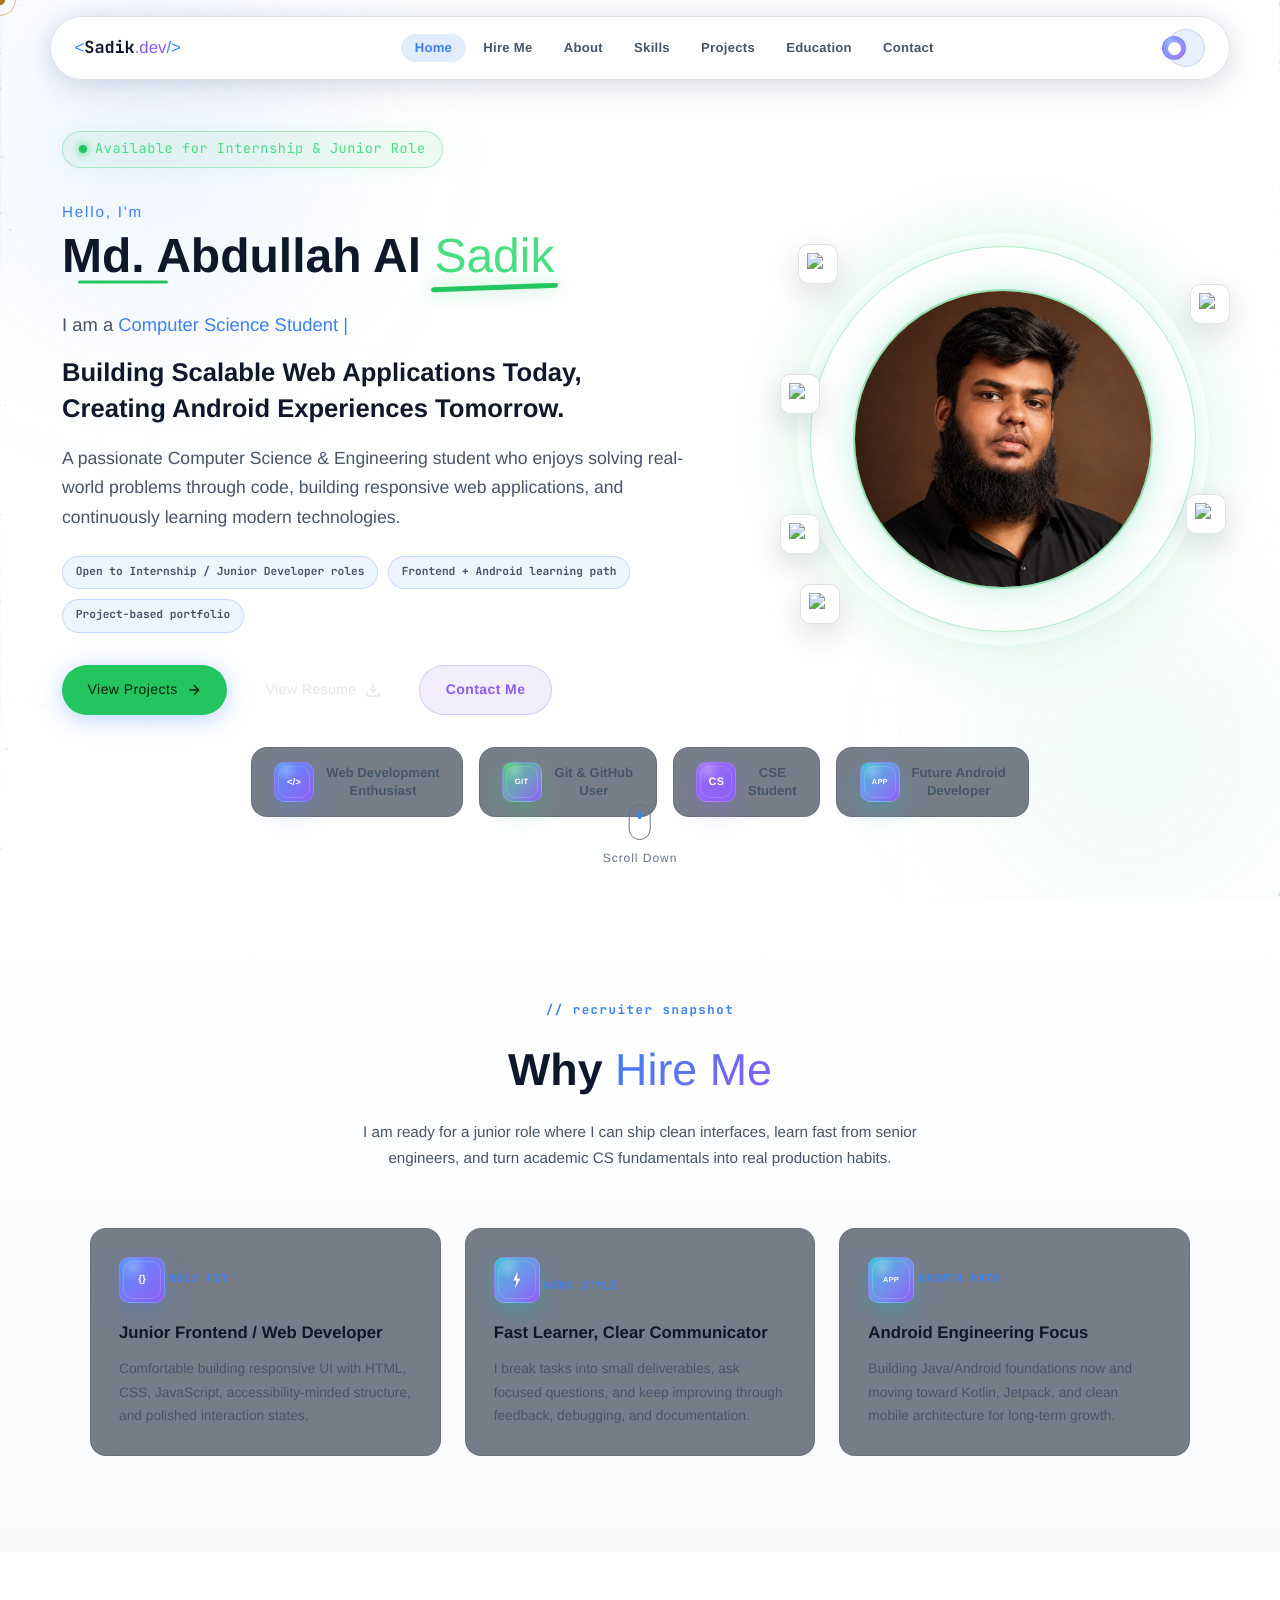
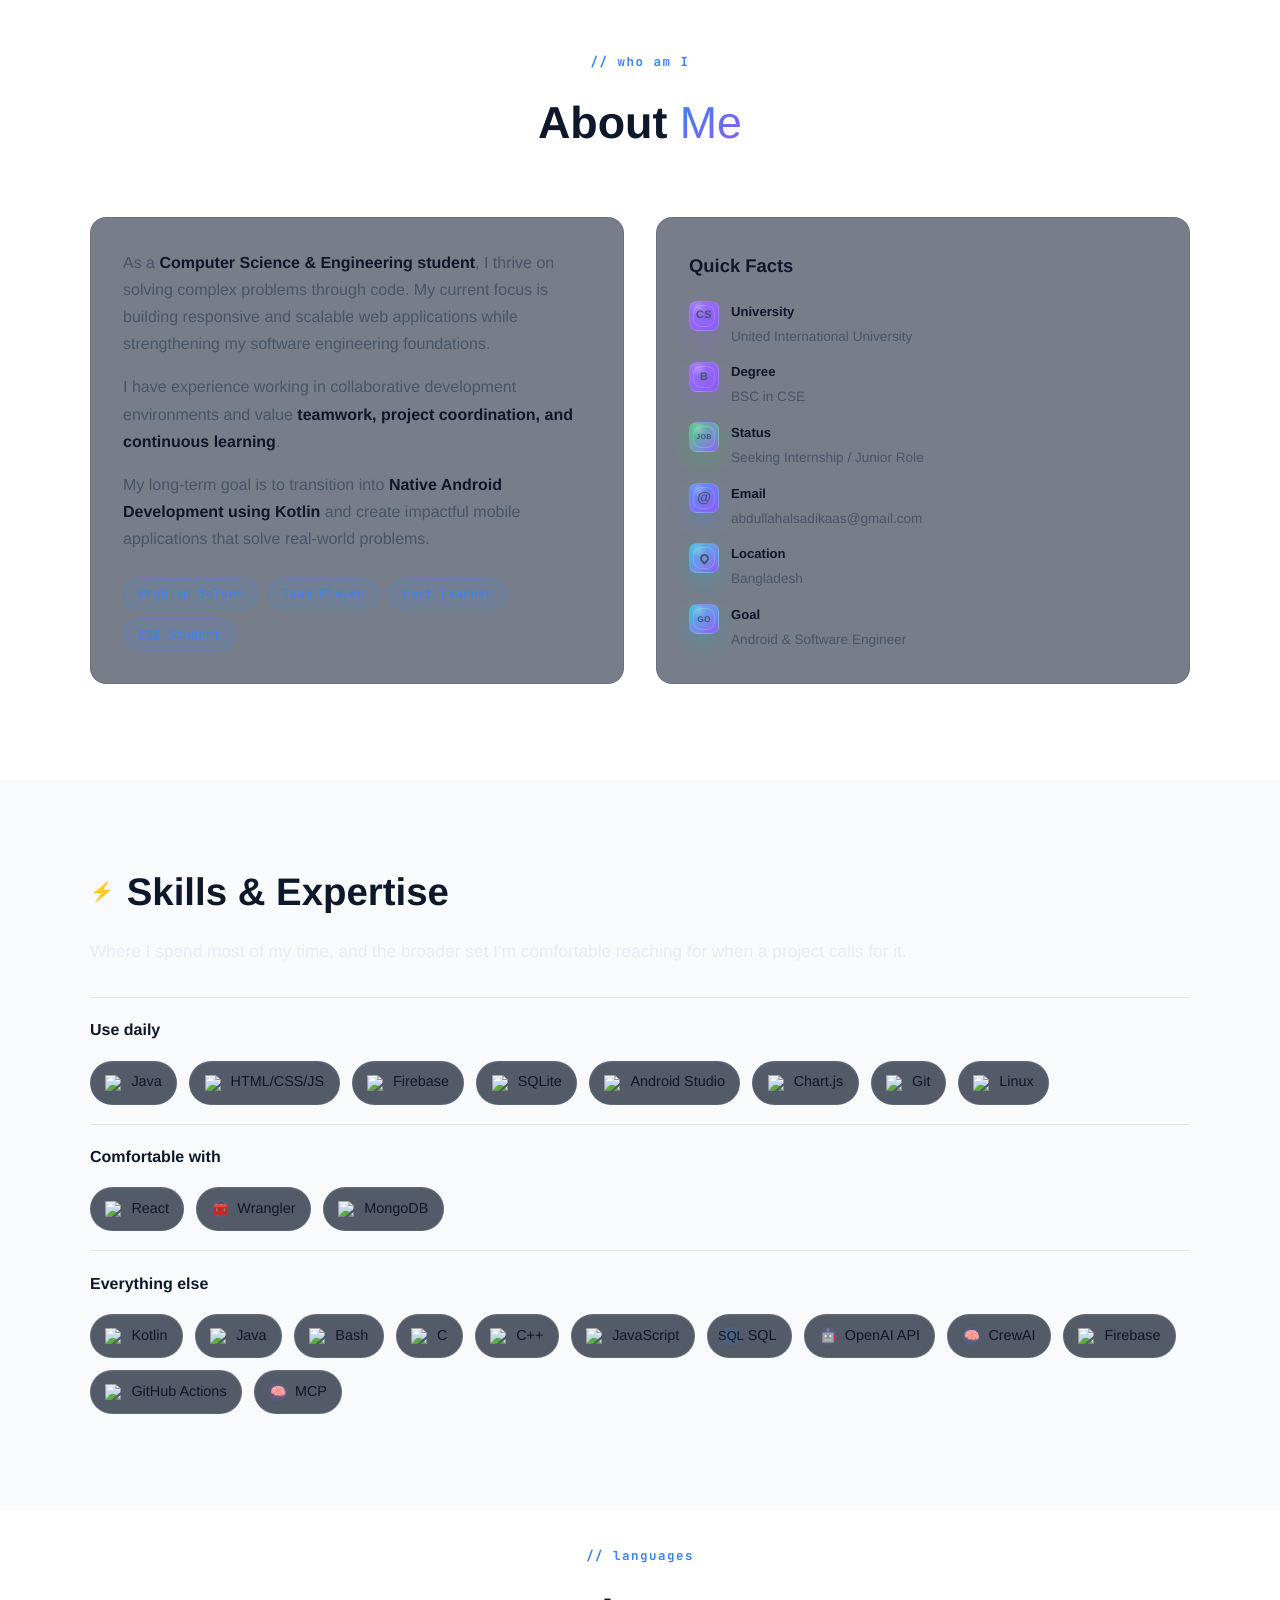
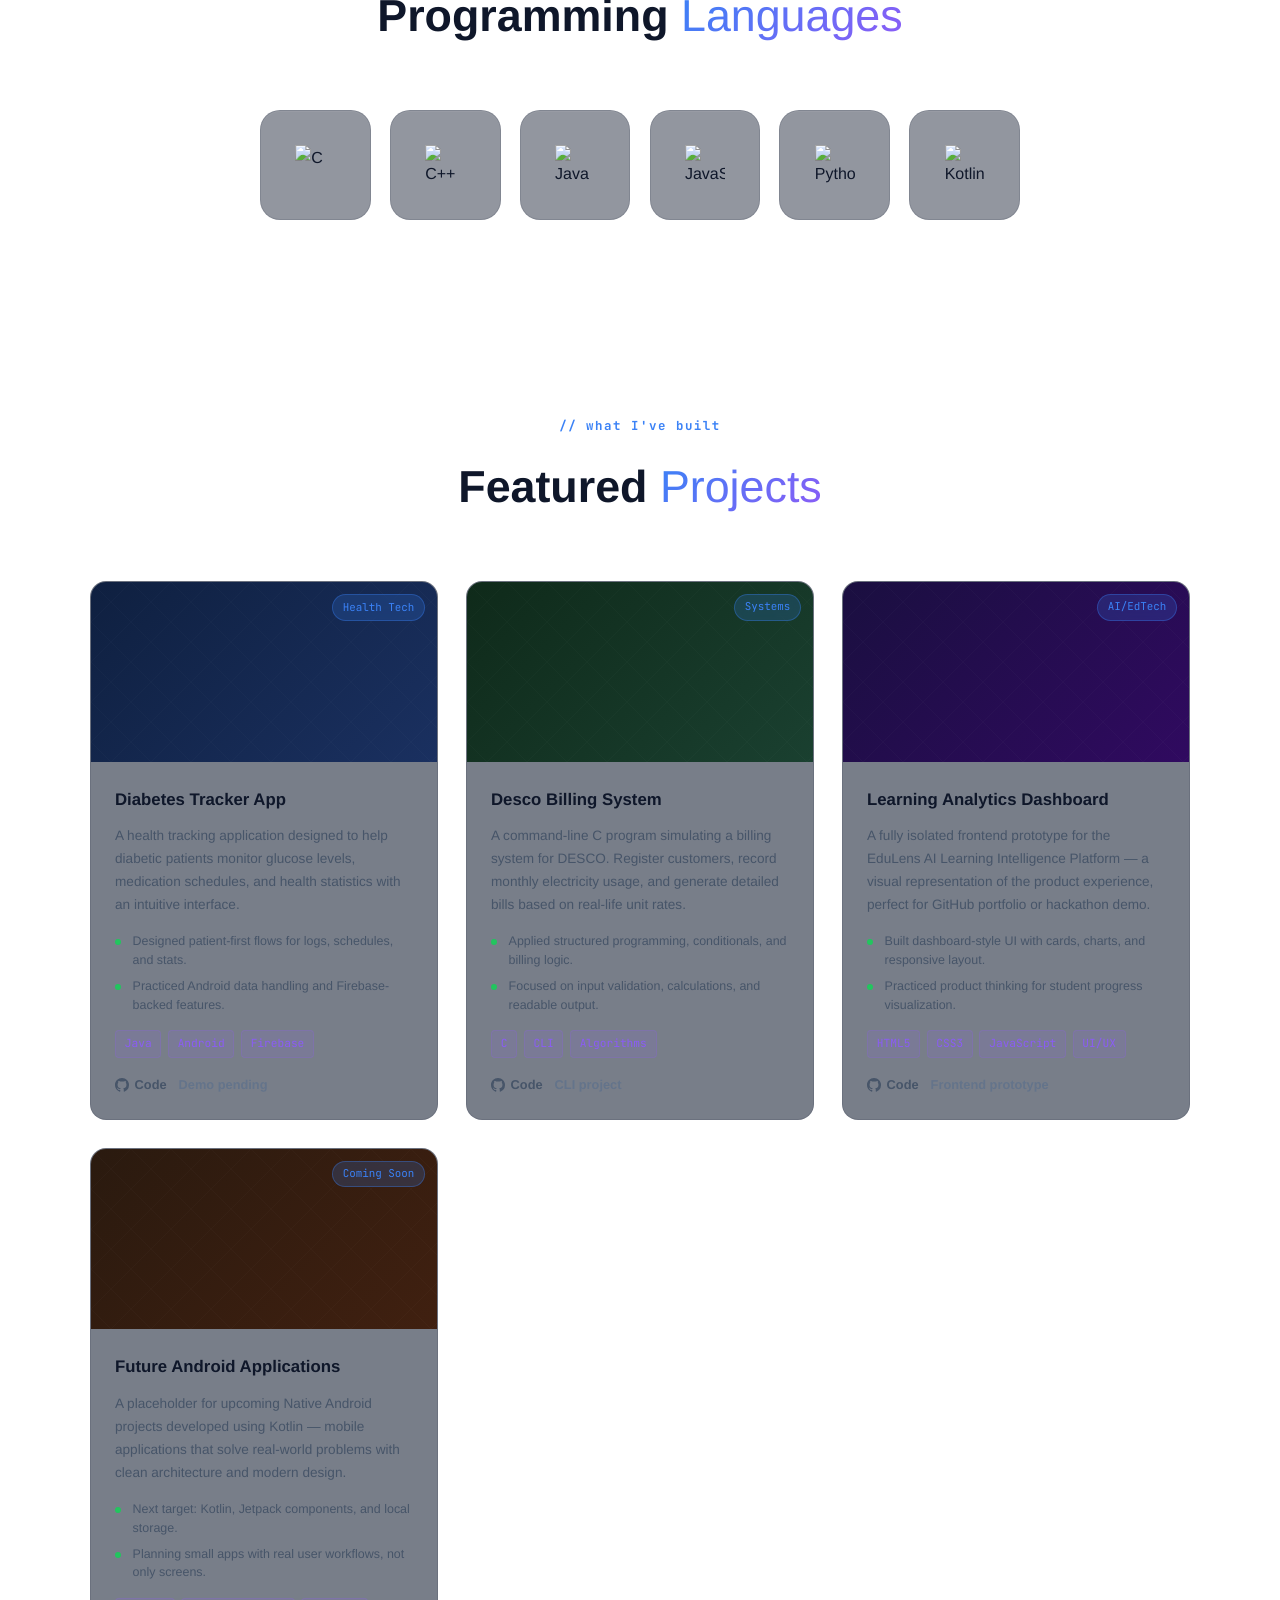
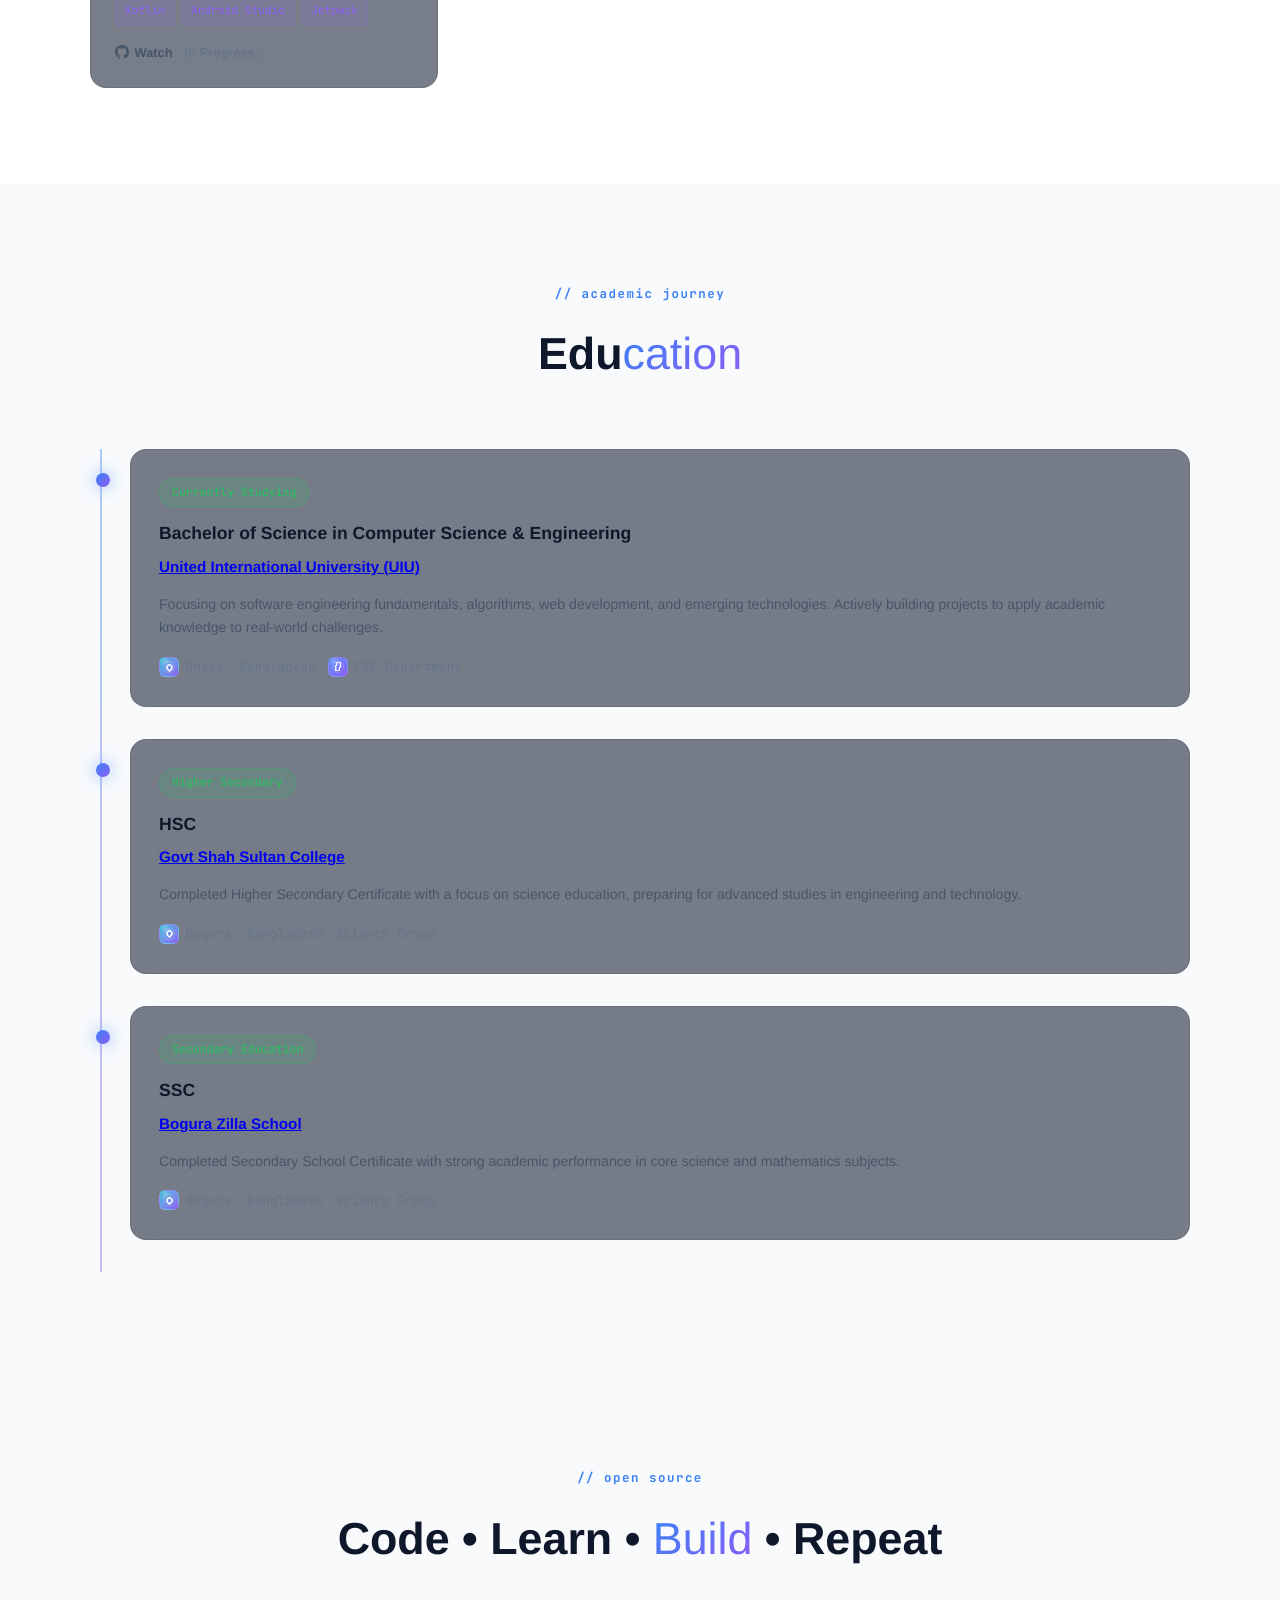
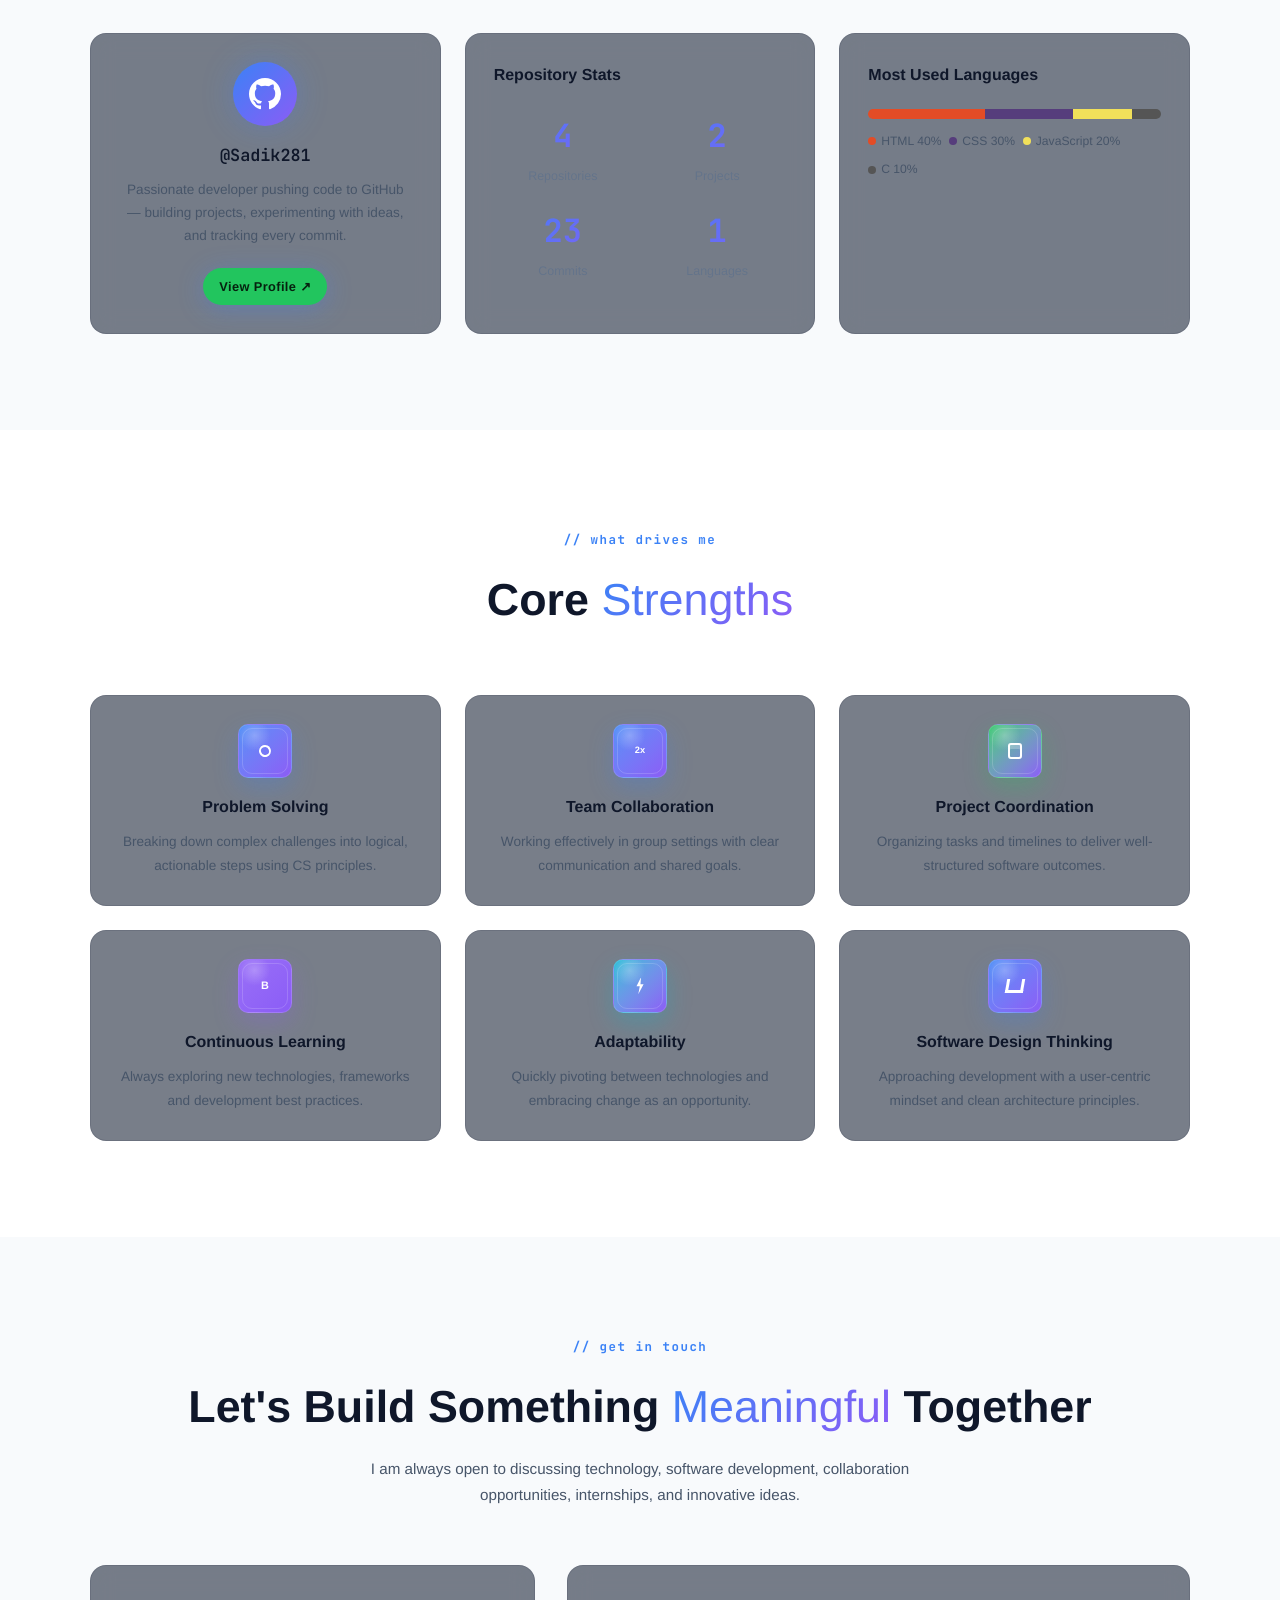
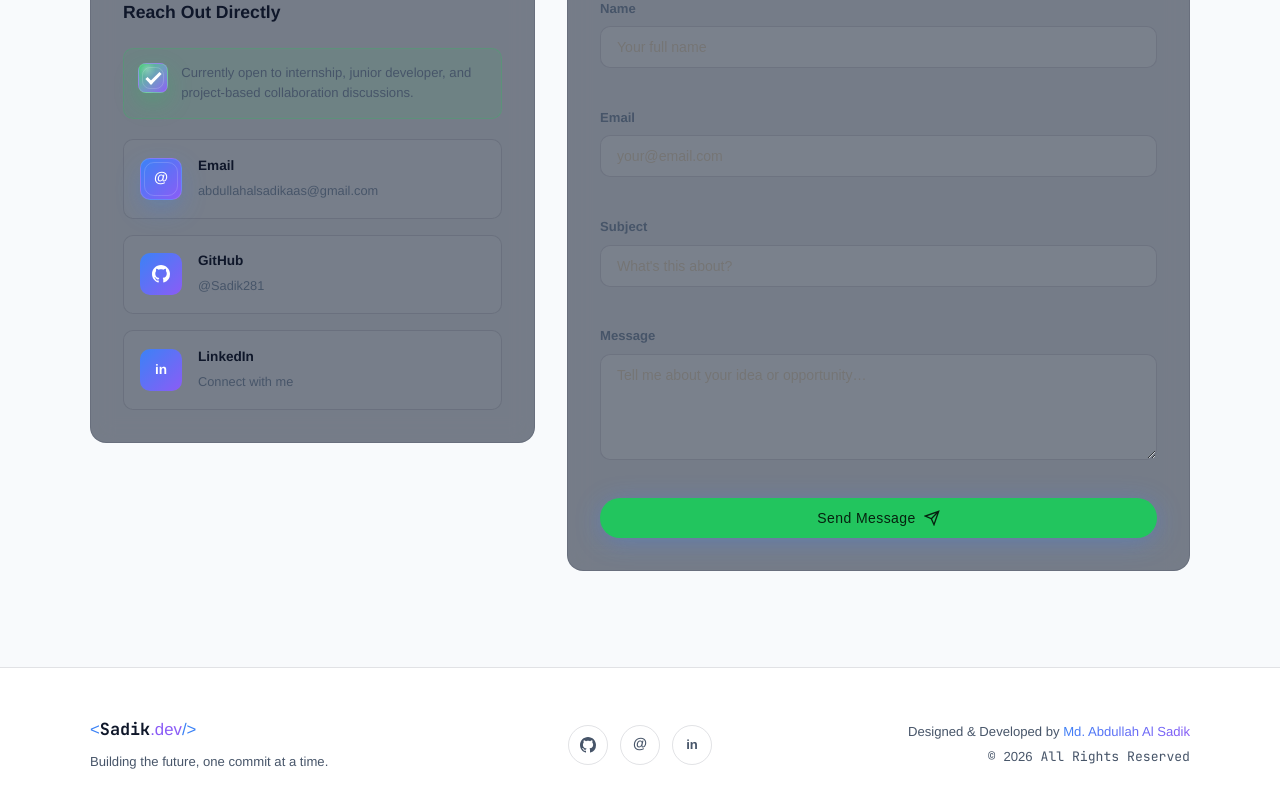
==== commit 01daa8a7: "feat: add hyperlinks to educational institutions for improved navigation" ====
--- a/index.html
+++ b/index.html
@@ -47,6 +47,7 @@
     "name": "United International University"
   }
 }
+
 </script>
     <meta name="theme-color" content="#0F172A" />
     <link
@@ -686,7 +687,14 @@
             <div class="glass-card timeline-card">
               <div class="timeline-badge">Currently Studying</div>
               <h3>Bachelor of Science in Computer Science &amp; Engineering</h3>
-              <h4>United International University (UIU)</h4>
+              <h4>
+                <a
+                  href="https://www.uiu.ac.bd/"
+                  target="_blank"
+                  rel="noopener noreferrer"
+                  > United International University (UIU)</a
+                >
+              </h4>
               <p>
                 Focusing on software engineering fundamentals, algorithms, web
                 development, and emerging technologies. Actively building
@@ -710,7 +718,14 @@
             <div class="glass-card timeline-card">
               <div class="timeline-badge">Higher Secondary</div>
               <h3>HSC</h3>
-              <h4>Govt Shah Sultan College</h4>
+              <h4>
+                <a
+                  href="https://govssc.edu.bd/"
+                  target="_blank"
+                  rel="noopener noreferrer"
+                  >Govt Shah Sultan College</a
+                >
+              </h4>
               <p>
                 Completed Higher Secondary Certificate with a focus on science
                 education, preparing for advanced studies in engineering and
@@ -731,7 +746,14 @@
             <div class="glass-card timeline-card">
               <div class="timeline-badge">Secondary Education</div>
               <h3>SSC</h3>
-              <h4>Bogura Zilla School</h4>
+              <h4>
+                <a
+                  href="https://bzs.school.gov.bd/"
+                  target="_blank"
+                  rel="noopener noreferrer"
+                  >Bogura Zilla School</a
+                >
+              </h4>
               <p>
                 Completed Secondary School Certificate with strong academic
                 performance in core science and mathematics subjects.
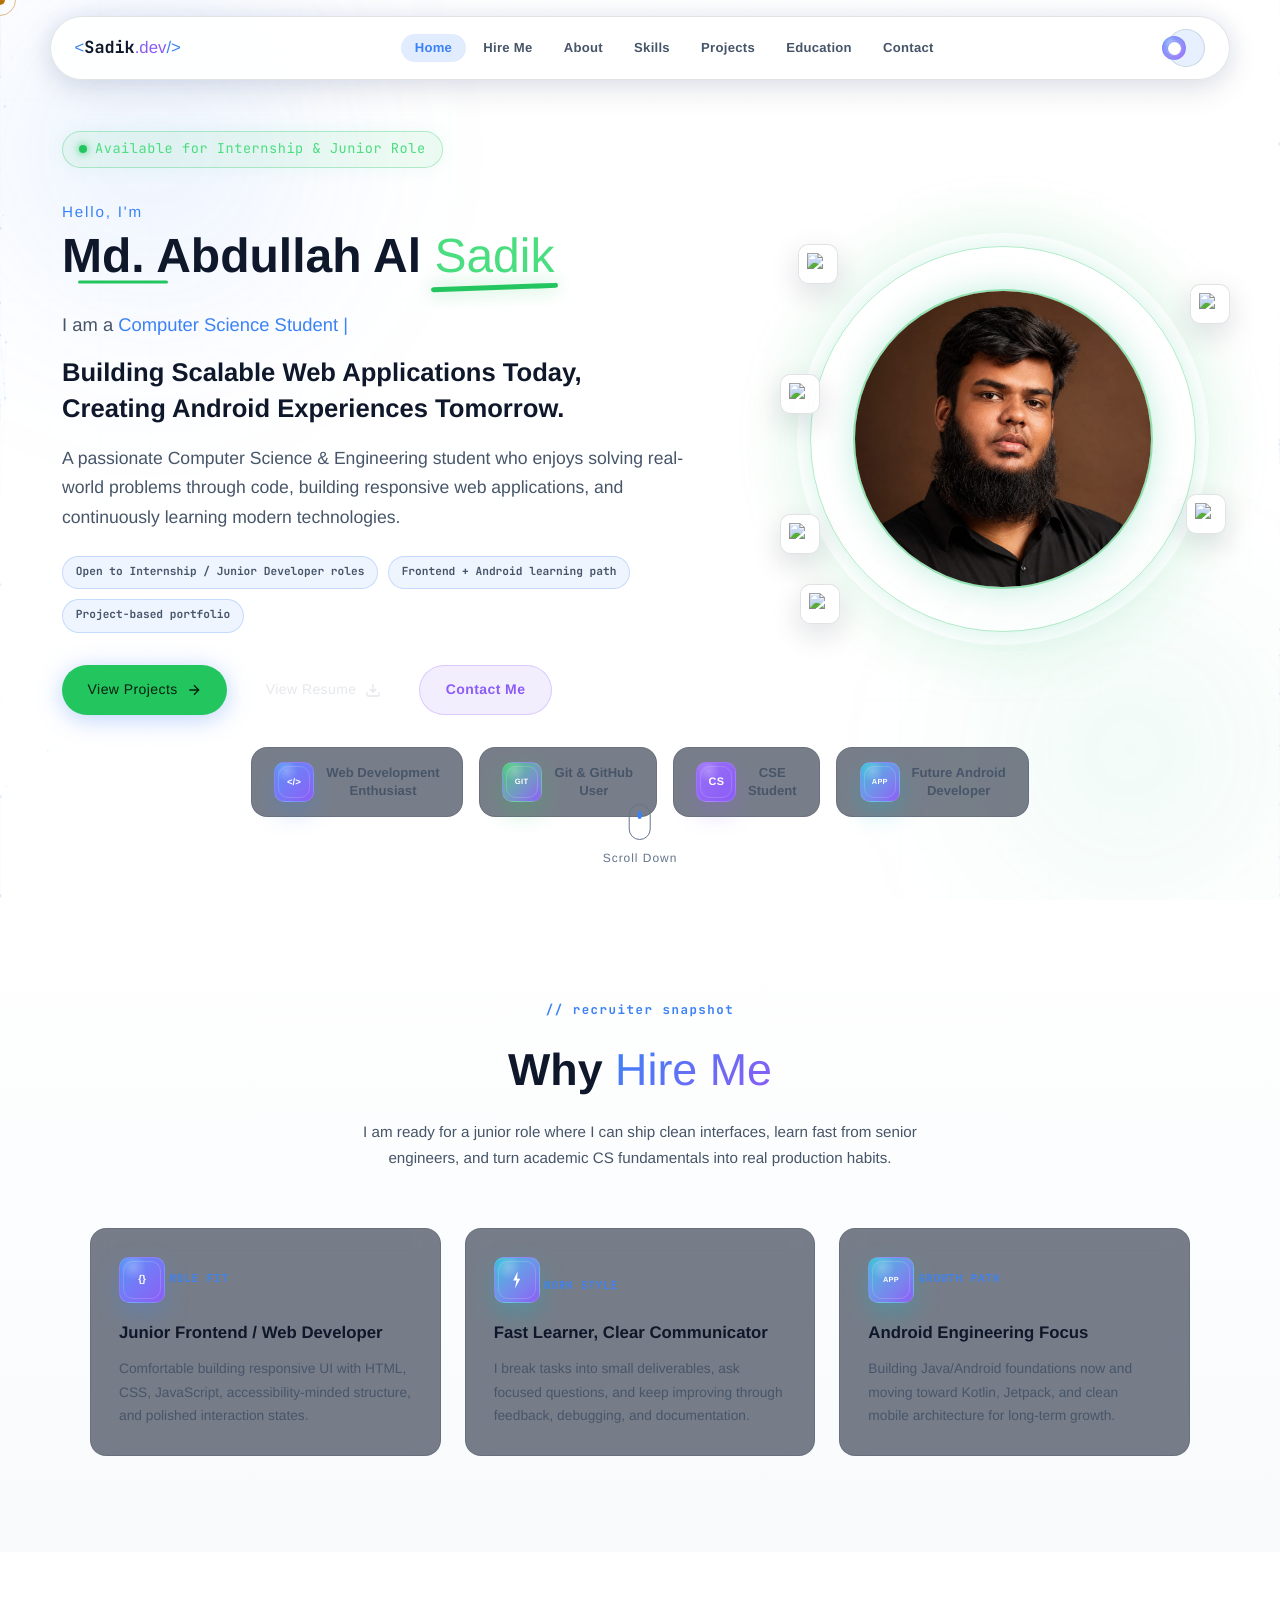
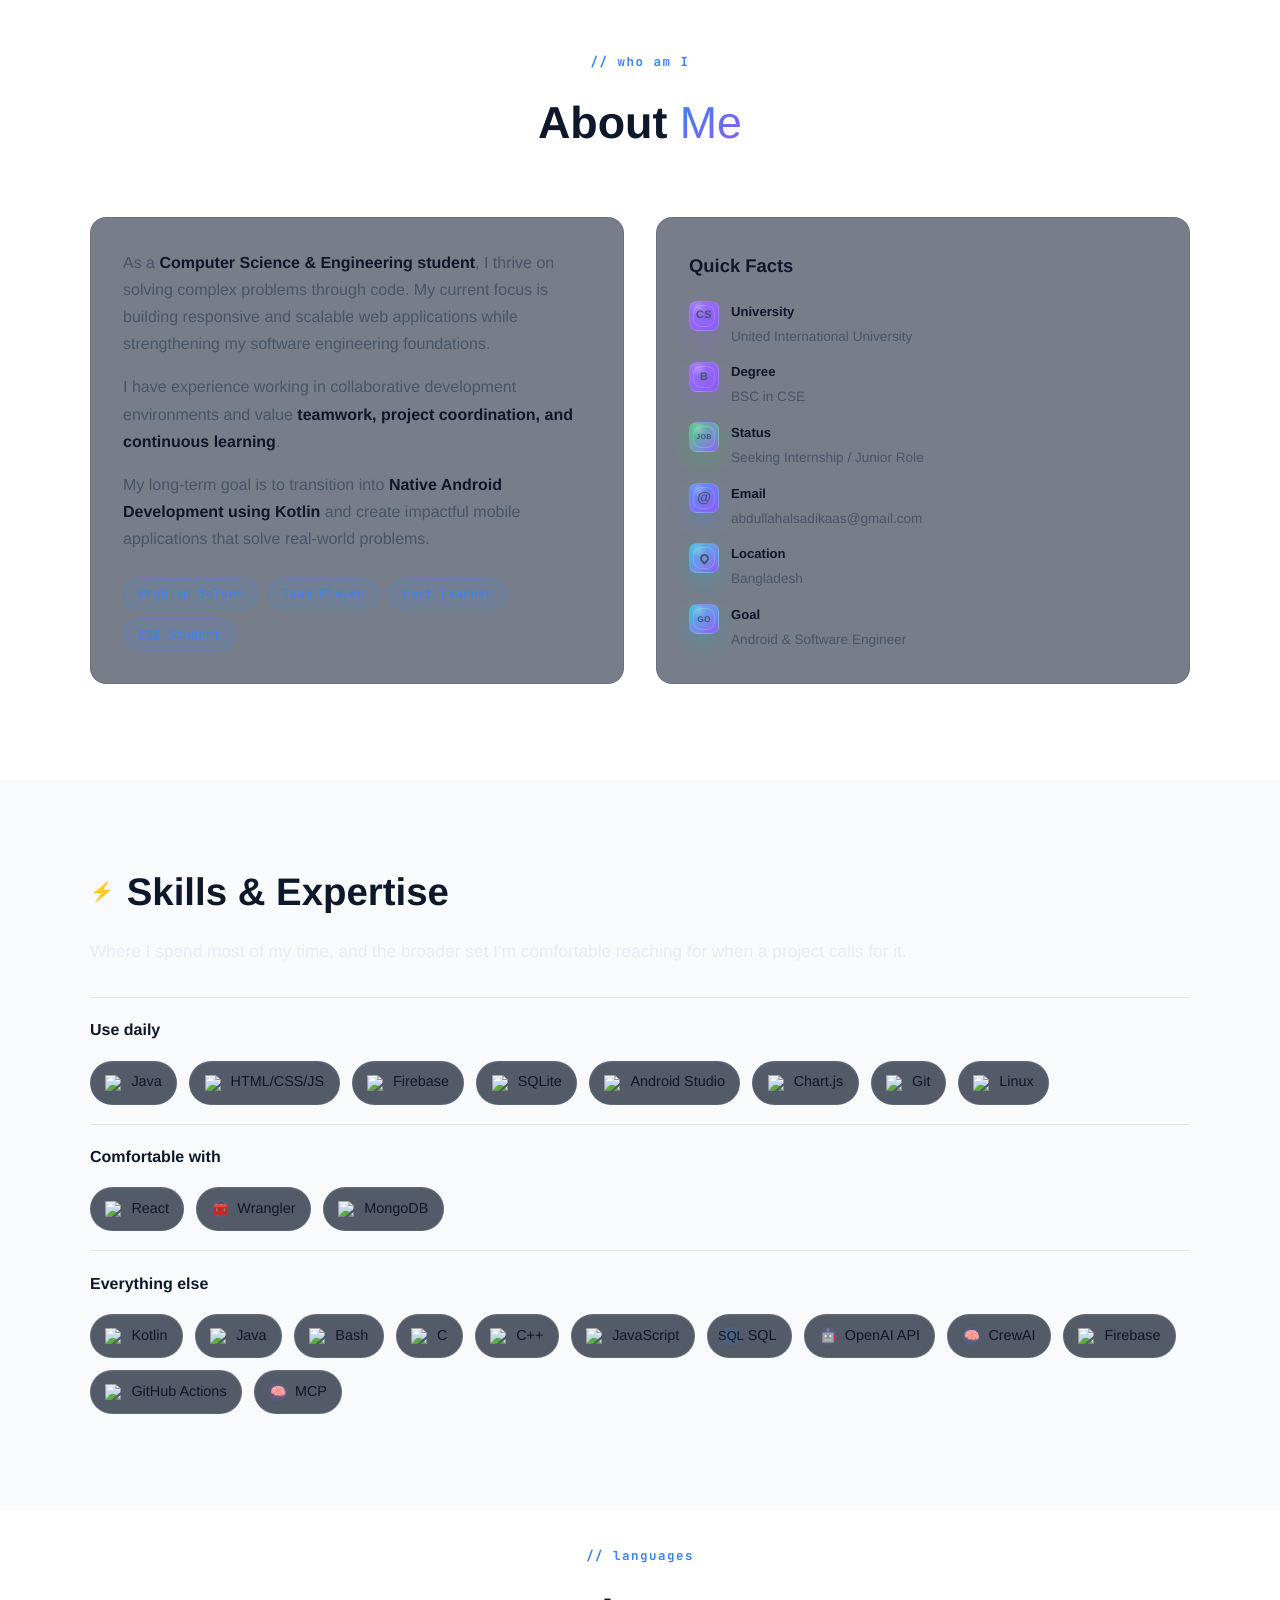
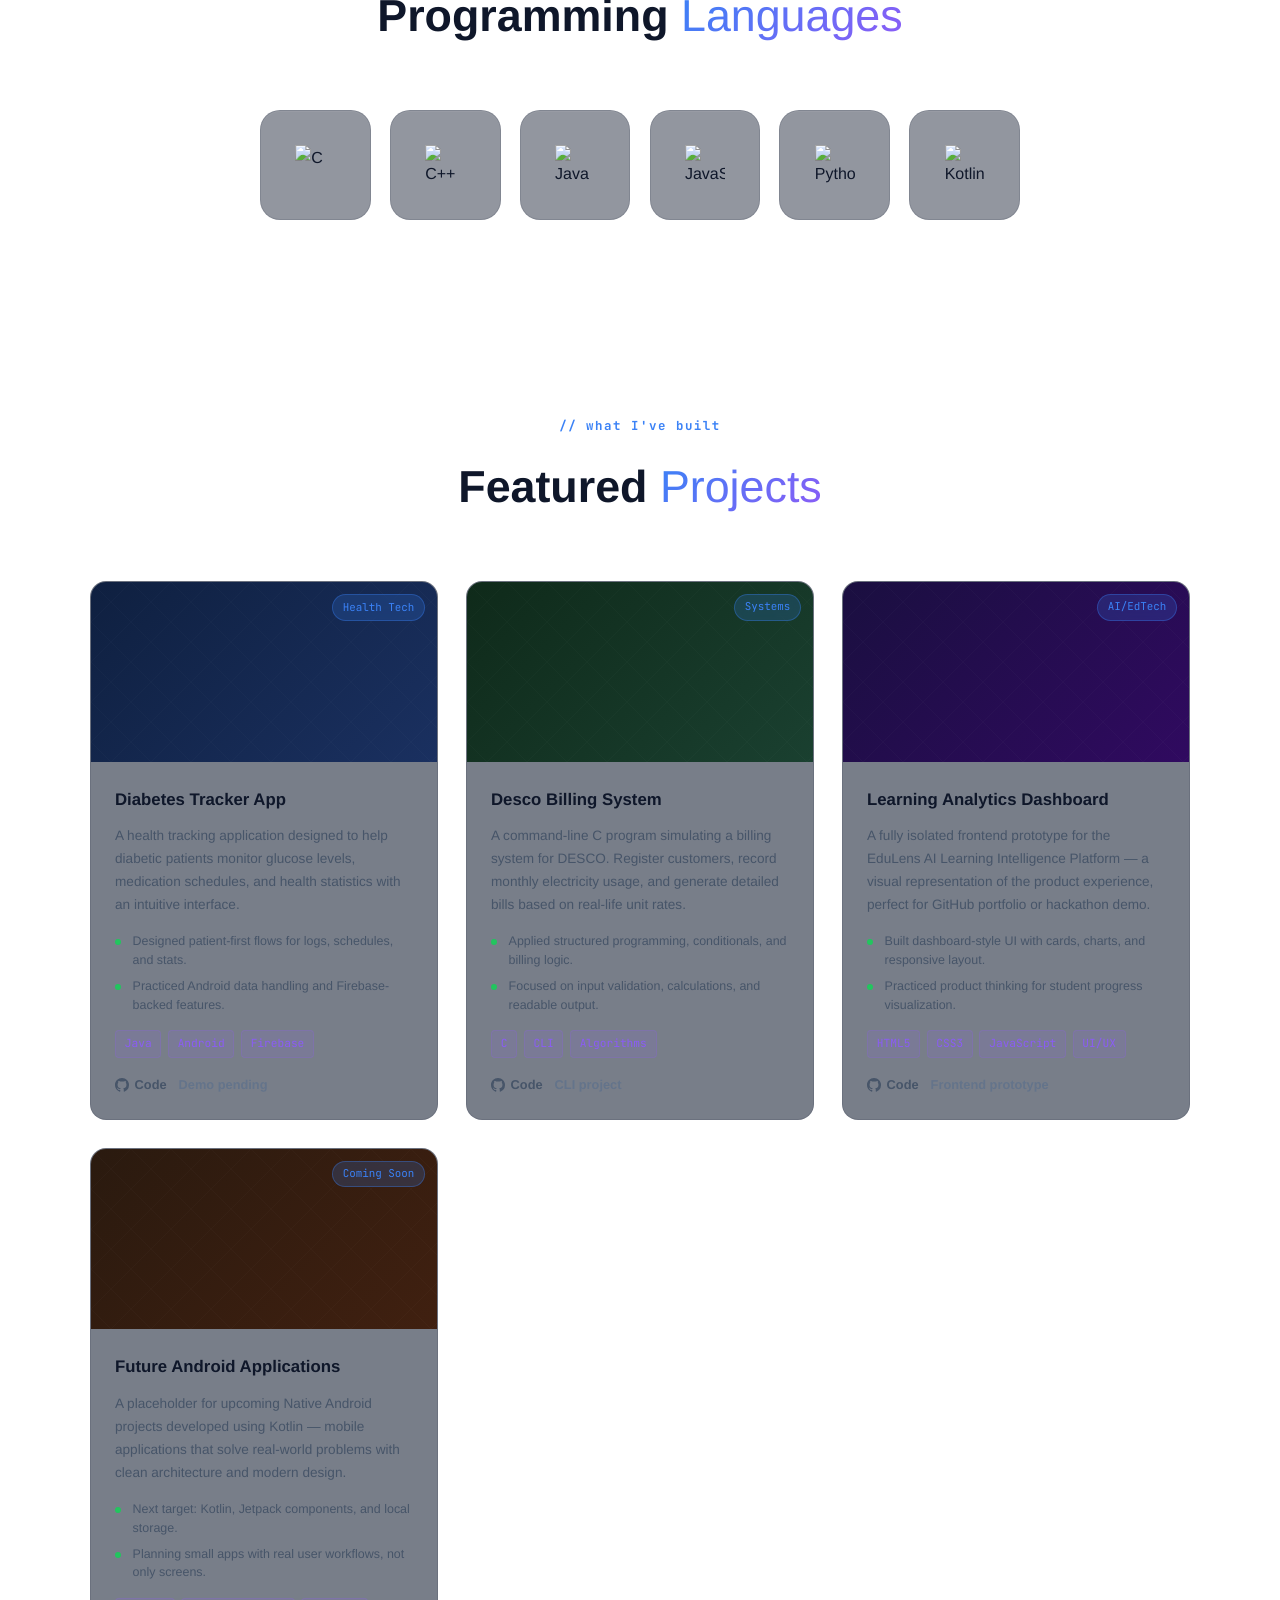
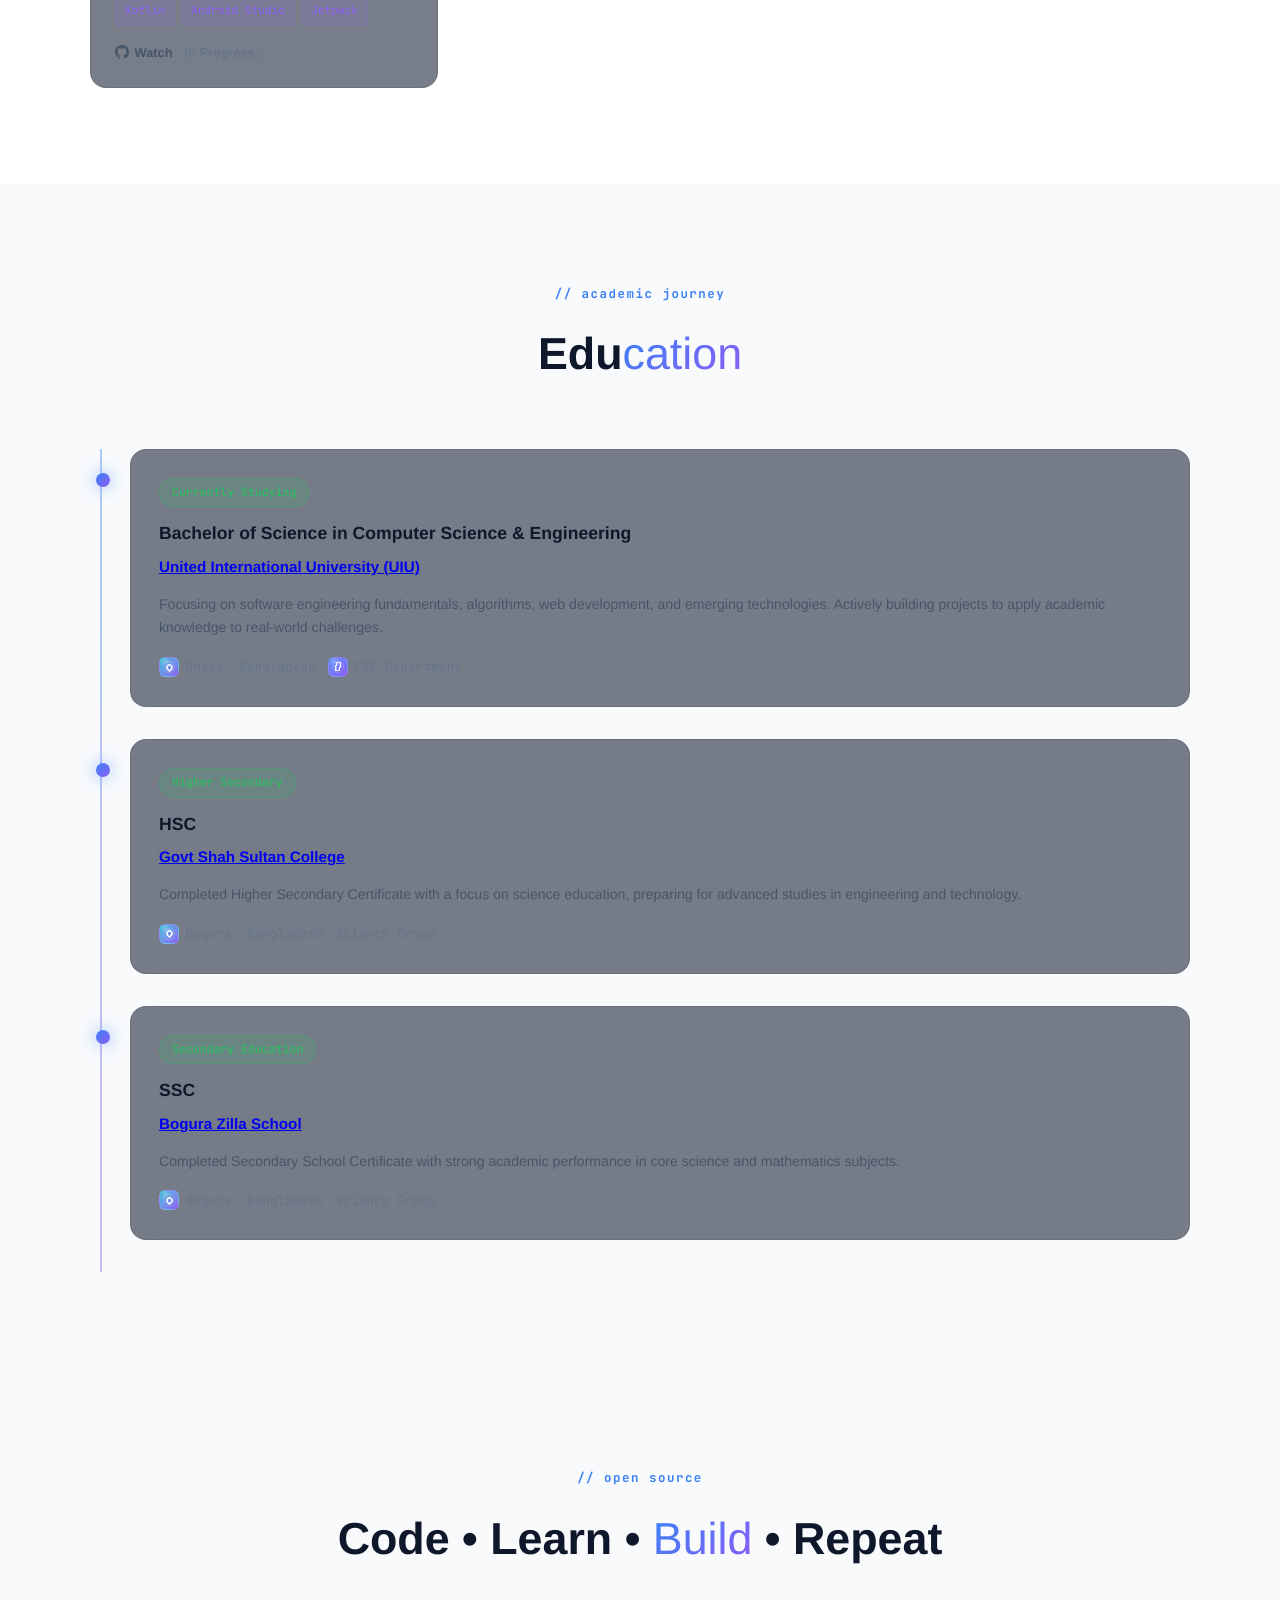
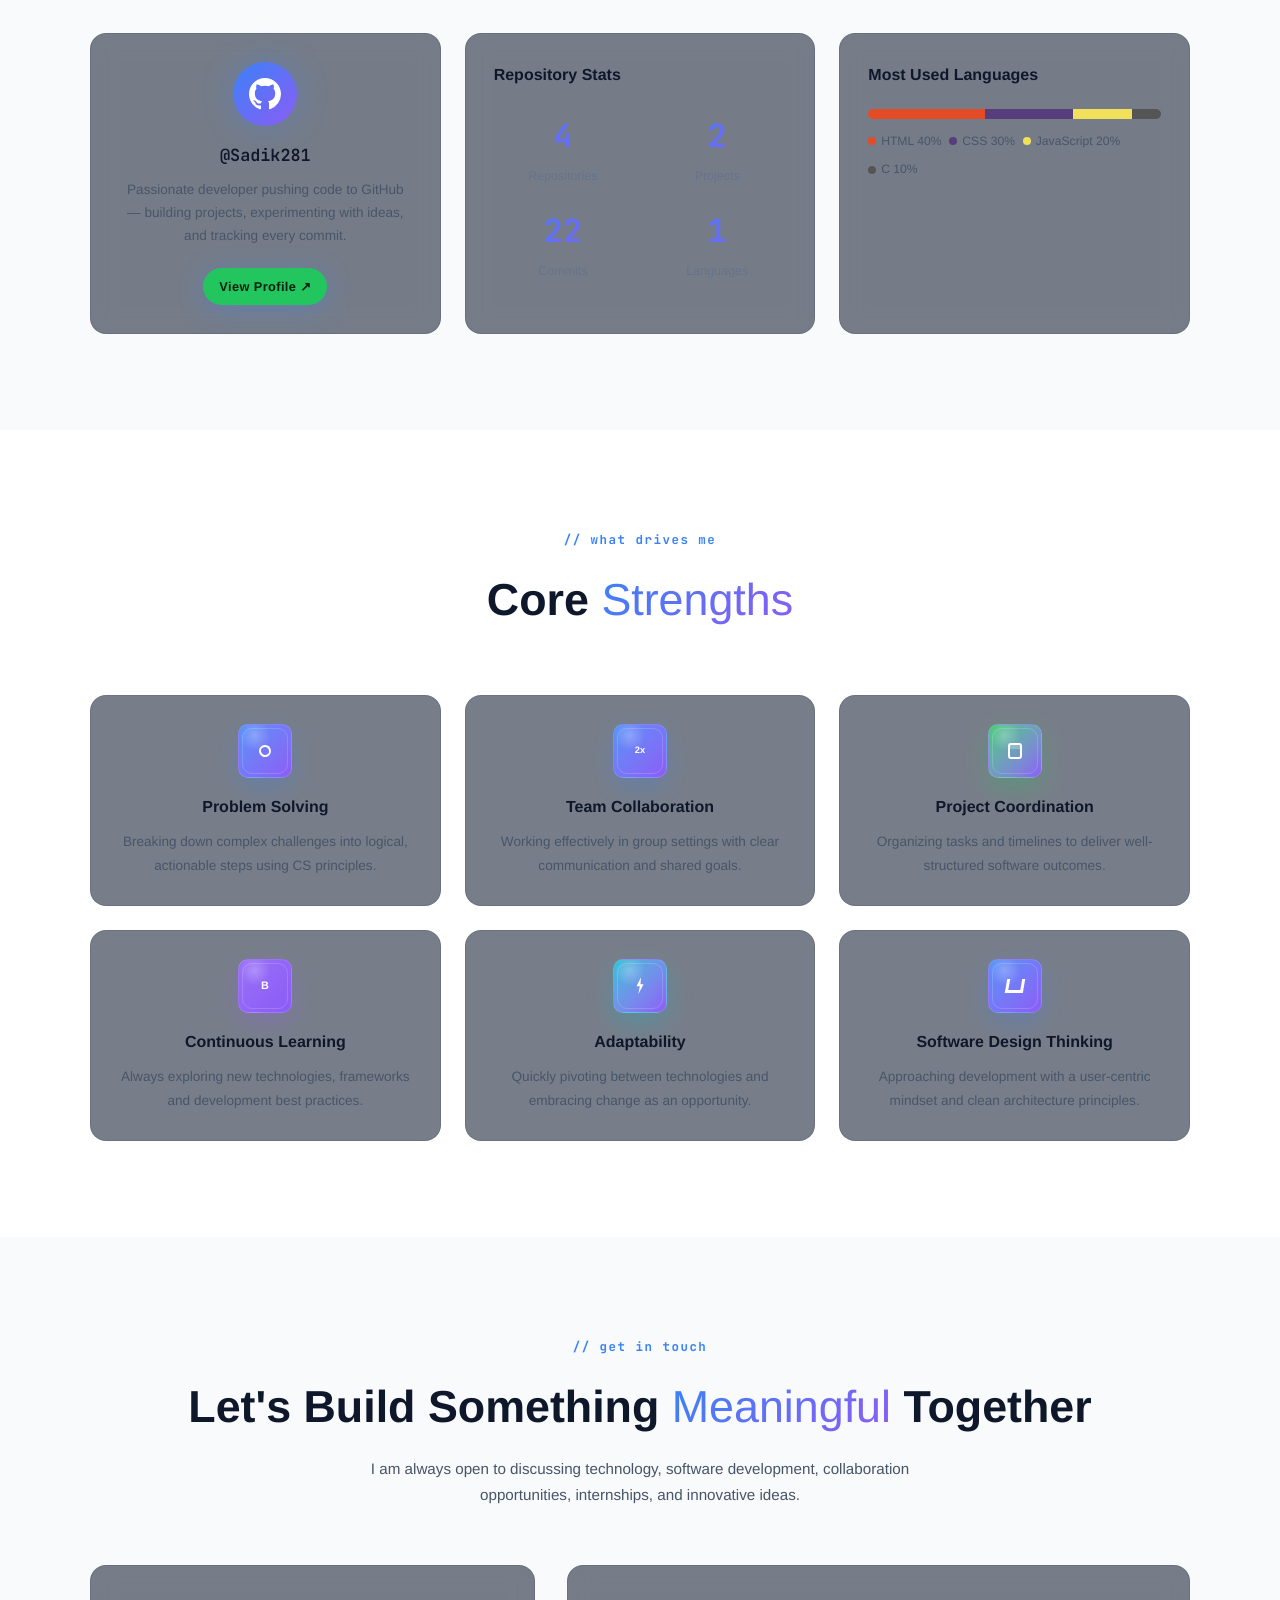
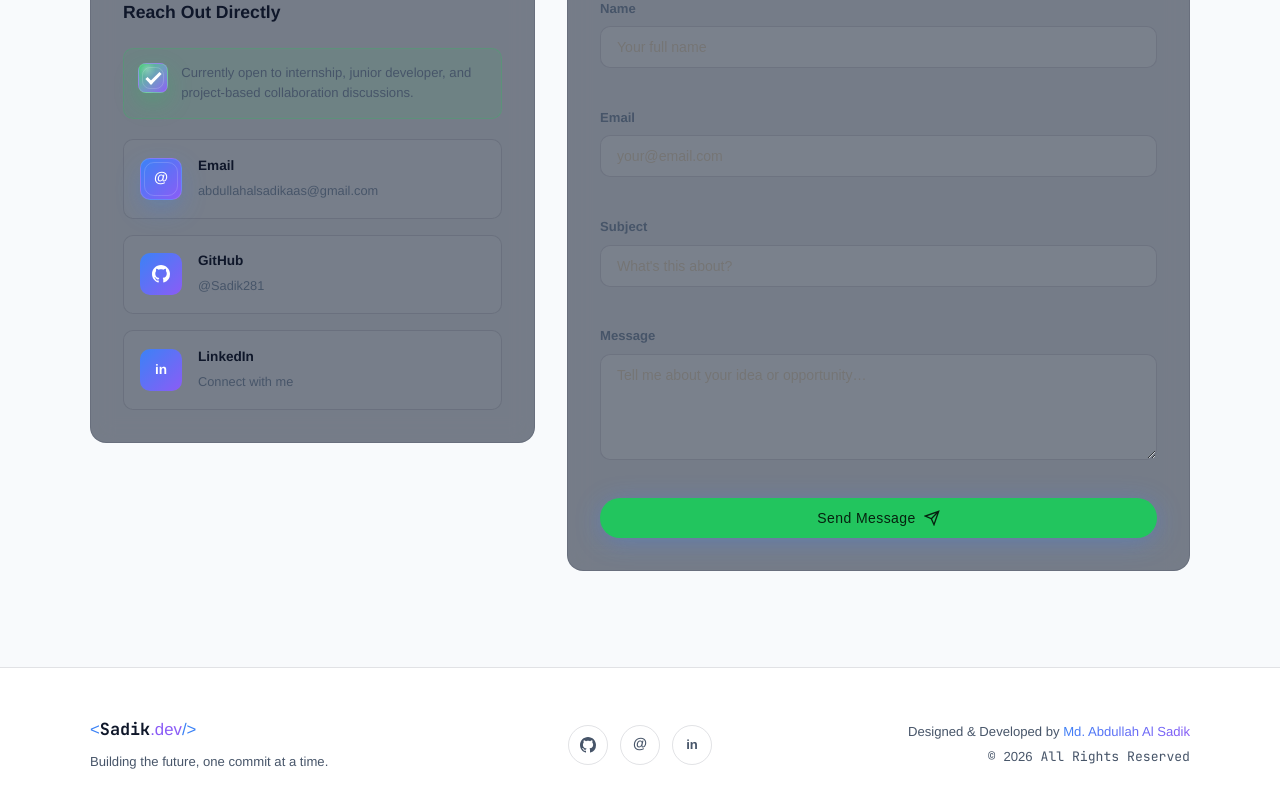
==== commit 42a943ea: "feat: update page title for improved branding consistency" ====
--- a/index.html
+++ b/index.html
@@ -12,7 +12,7 @@
       name="keywords"
       content="Abdullah Al Sadik, CSE student, web developer, Android developer, portfolio, UIU"
     />
-    <title>Sadik.dev – Abdullah Al Sadik | Developer Portfolio</title>
+    <title>Sadik.dev – Abdullah Al Sadik </title>
     <link rel="preconnect" href="https://fonts.googleapis.com" />
     <link rel="preconnect" href="https://fonts.gstatic.com" crossorigin />
     <link
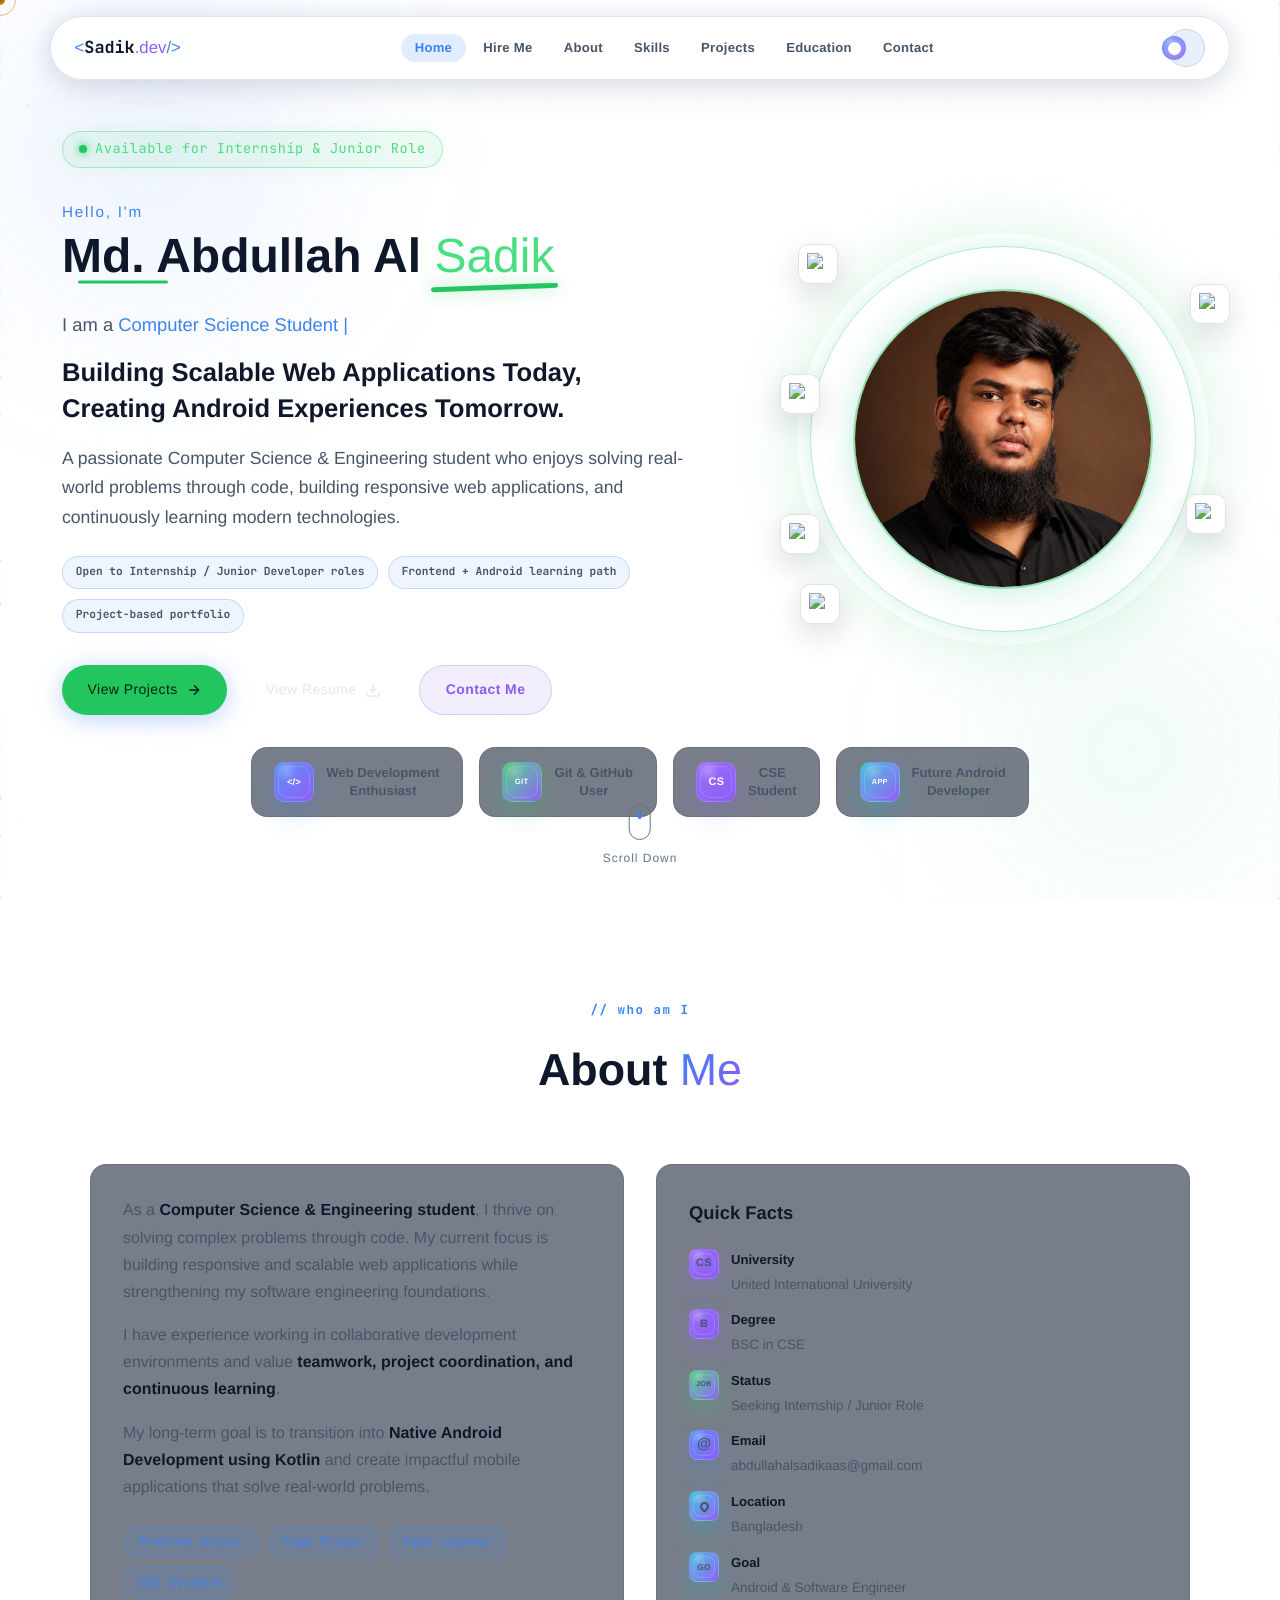
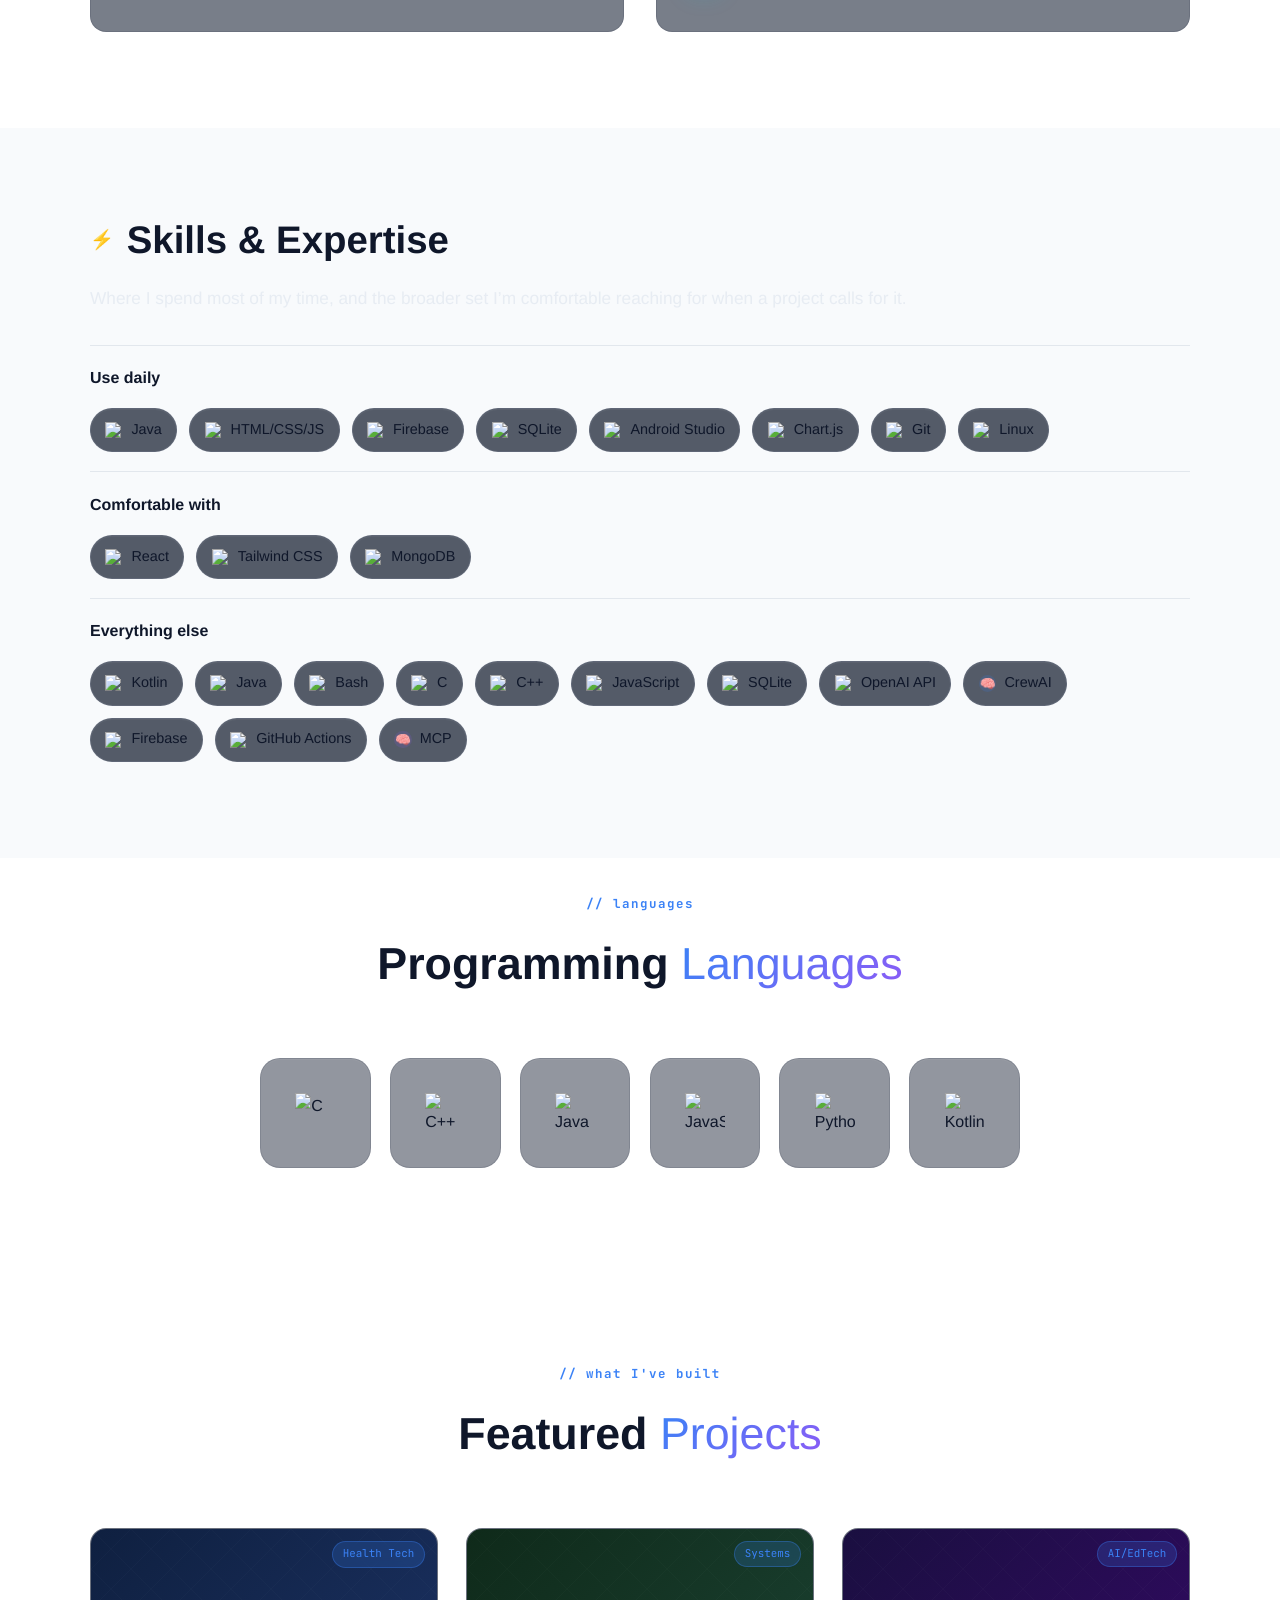
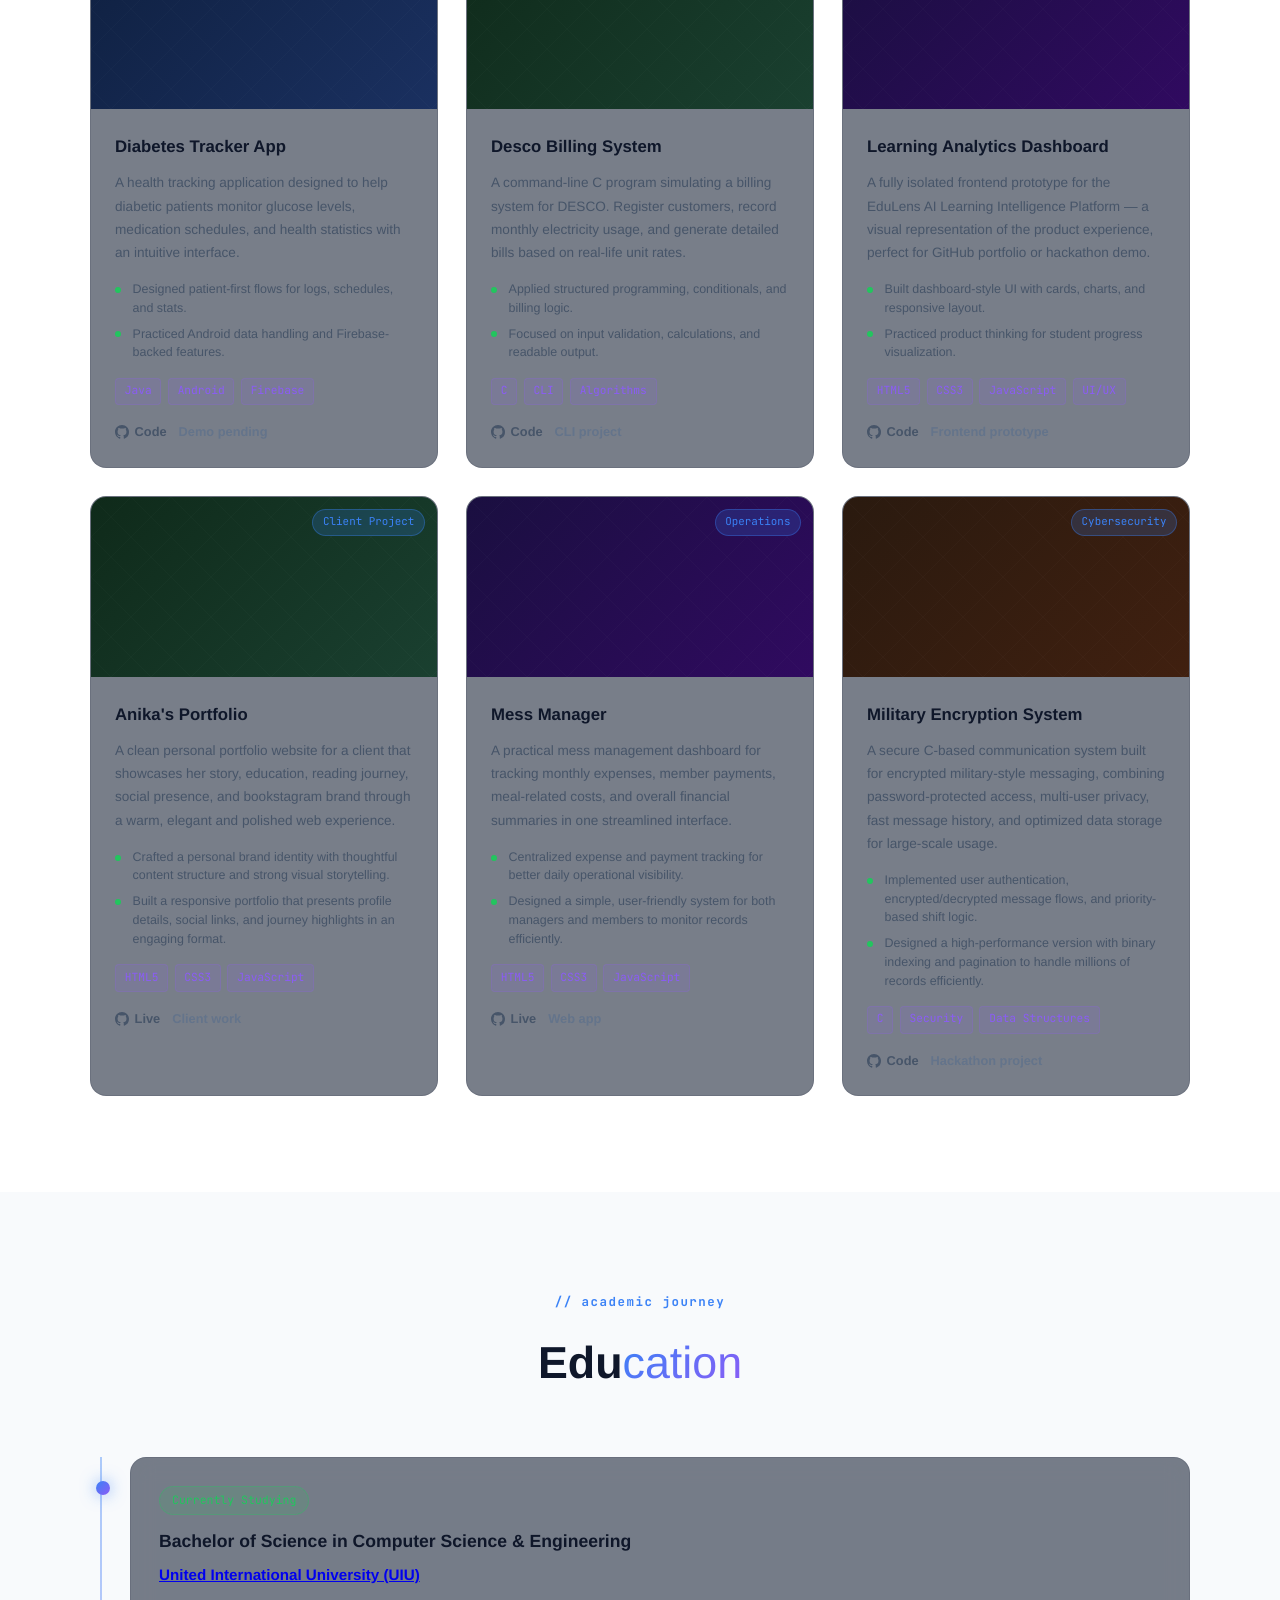
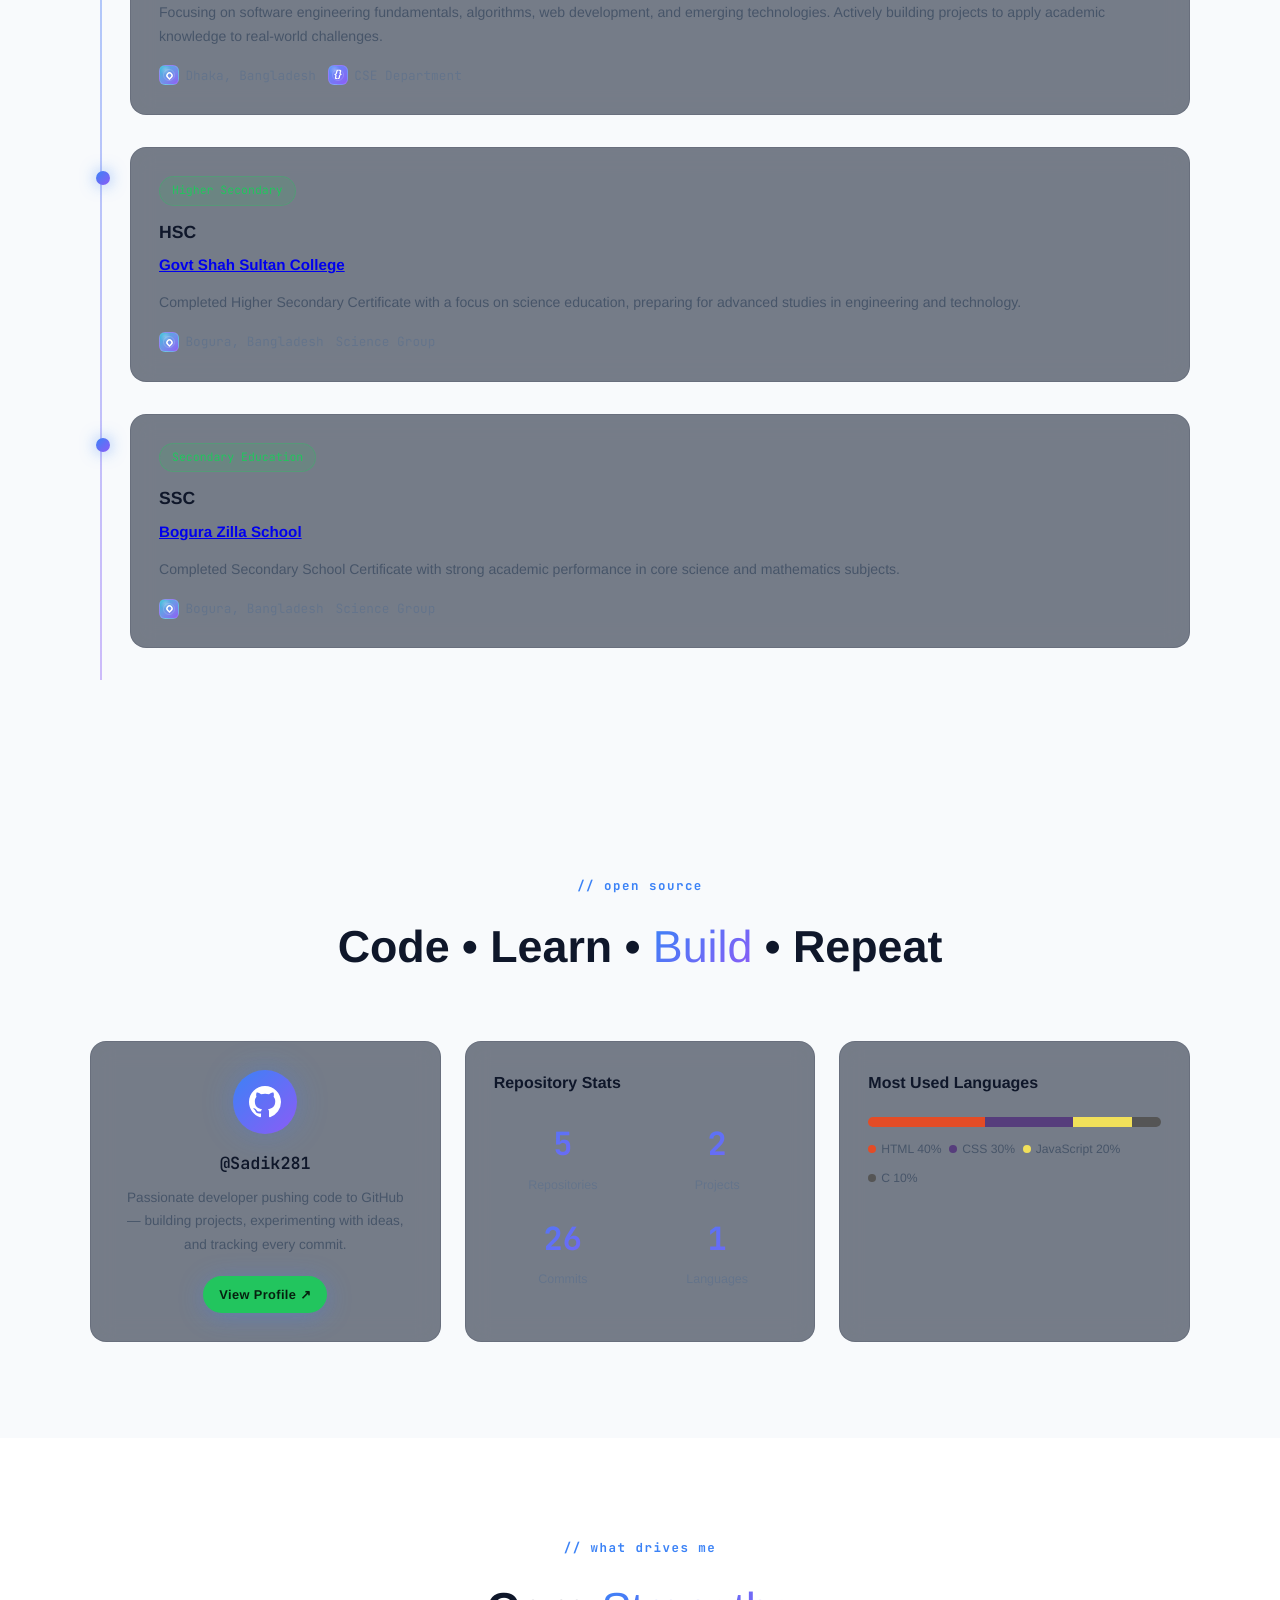
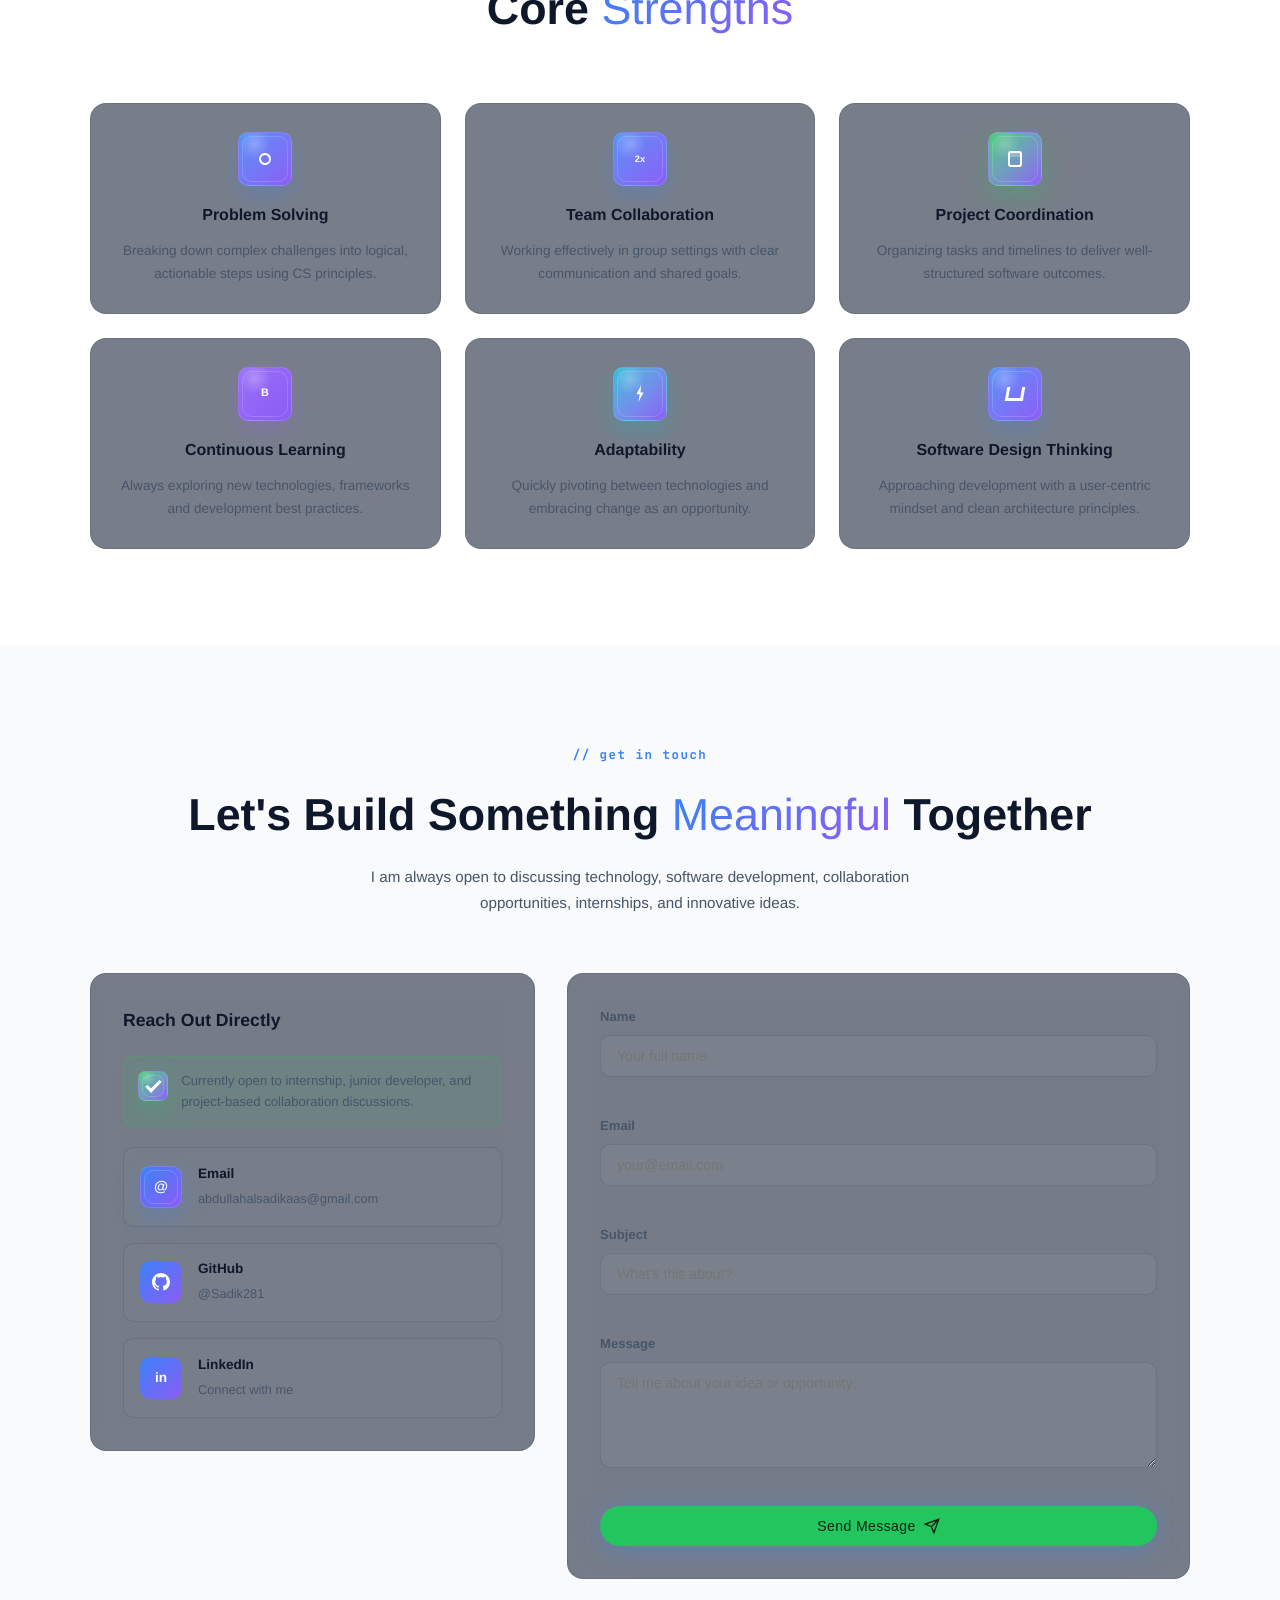
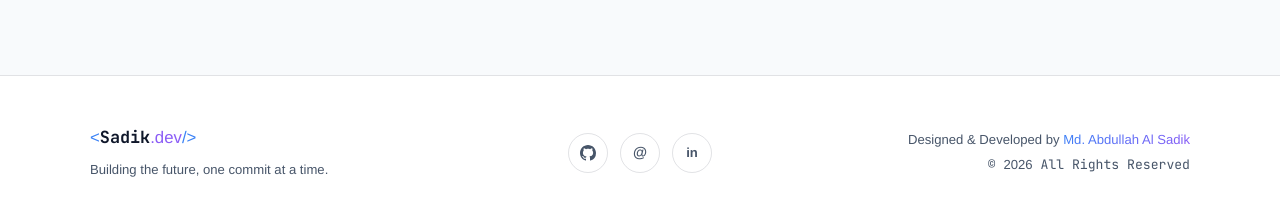
==== commit 623d4137: "feat: remove hiring section and update project details for improved clarity and relevance" ====
--- a/index.html
+++ b/index.html
@@ -221,52 +221,6 @@
     </section>
 
     <!-- ░░ ABOUT ░░ -->
-    <!-- HIRING SNAPSHOT -->
-    <section class="section hiring-section" id="hiring">
-      <div class="container">
-        <div class="section-header reveal">
-          <span class="section-tag">// recruiter snapshot</span>
-          <h2 class="section-title">
-            Why <span class="gradient-text">Hire Me</span>
-          </h2>
-          <p class="section-sub">
-            I am ready for a junior role where I can ship clean interfaces,
-            learn fast from senior engineers, and turn academic CS fundamentals
-            into real production habits.
-          </p>
-        </div>
-        <div class="hiring-grid">
-          <div class="glass-card hiring-card reveal">
-            <div class="hiring-icon animated-icon icon-code"></div>
-            <span class="hiring-label">Role Fit</span>
-            <h3>Junior Frontend / Web Developer</h3>
-            <p>
-              Comfortable building responsive UI with HTML, CSS, JavaScript,
-              accessibility-minded structure, and polished interaction states.
-            </p>
-          </div>
-          <div class="glass-card hiring-card reveal" style="--d: 0.1s">
-            <div class="hiring-icon animated-icon icon-bolt"></div>
-            <span class="hiring-label">Work Style</span>
-            <h3>Fast Learner, Clear Communicator</h3>
-            <p>
-              I break tasks into small deliverables, ask focused questions, and
-              keep improving through feedback, debugging, and documentation.
-            </p>
-          </div>
-          <div class="glass-card hiring-card reveal" style="--d: 0.2s">
-            <div class="hiring-icon animated-icon icon-mobile"></div>
-            <span class="hiring-label">Growth Path</span>
-            <h3>Android Engineering Focus</h3>
-            <p>
-              Building Java/Android foundations now and moving toward Kotlin,
-              Jetpack, and clean mobile architecture for long-term growth.
-            </p>
-          </div>
-        </div>
-      </div>
-    </section>
-
     <section class="section about-section" id="about">
       <div class="container">
         <div class="section-header reveal">
@@ -384,7 +338,7 @@
   <div class="skill-cluster-label">Comfortable with</div>
   <div class="skill-pills">
     <span class="skill-pill"><img src="https://cdn.jsdelivr.net/gh/devicons/devicon/icons/react/react-original.svg" alt="React" />React</span>
-    <span class="skill-pill"><i>🧰</i>Wrangler</span>
+    <span class="skill-pill"><img src="https://cdn.jsdelivr.net/gh/devicons/devicon/icons/tailwindcss/tailwindcss-original.svg" alt="Tailwind CSS" />Tailwind CSS</span>
     <span class="skill-pill"><img src="https://cdn.jsdelivr.net/gh/devicons/devicon/icons/mongodb/mongodb-original.svg" alt="MongoDB" />MongoDB</span>
   </div>
 </div>
@@ -398,8 +352,8 @@
     <span class="skill-pill"><img src="https://cdn.jsdelivr.net/gh/devicons/devicon/icons/c/c-original.svg" alt="C" />C</span>
     <span class="skill-pill"><img src="https://cdn.jsdelivr.net/gh/devicons/devicon/icons/cplusplus/cplusplus-original.svg" alt="C++" />C++</span>
     <span class="skill-pill"><img src="https://cdn.jsdelivr.net/gh/devicons/devicon/icons/javascript/javascript-original.svg" alt="JavaScript" />JavaScript</span>
-    <span class="skill-pill"><i>SQL</i>SQL</span>
-    <span class="skill-pill"><i>🤖</i>OpenAI API</span>
+    <span class="skill-pill"><img src="https://cdn.jsdelivr.net/gh/devicons/devicon/icons/sqlite/sqlite-original.svg" alt="SQLite" />SQLite</span>
+    <span class="skill-pill"><img src="https://cdn.jsdelivr.net/gh/devicons/devicon/icons/openai/openai-original.svg" alt="OpenAI API" />OpenAI API</span>
     <span class="skill-pill"><i>🧠</i>CrewAI</span>
     <span class="skill-pill"><img src="https://cdn.jsdelivr.net/gh/devicons/devicon/icons/firebase/firebase-plain.svg" alt="Firebase" />Firebase</span>
     <span class="skill-pill"><img src="https://cdn.jsdelivr.net/gh/devicons/devicon/icons/githubactions/githubactions-original.svg" alt="GitHub Actions" />GitHub Actions</span>
@@ -616,43 +570,45 @@
             </div>
           </div>
 
-          <div class="project-card glass-card reveal" style="--d: 0.3s">
-            <div class="project-img project-img-4">
+          <div class="project-card glass-card reveal" style="--d: 0.25s">
+            <div class="project-img project-img-2">
               <div class="project-overlay">
                 <a
-                  href="https://github.com/Sadik281"
+                  href="https://anikas-port.vercel.app/"
                   target="_blank"
                   rel="noopener"
                   class="project-link-btn"
-                  >GitHub ↗</a
-                >
-              </div>
-              <div class="project-badge">Coming Soon</div>
+                  >Live Demo ↗</a
+                >
+              </div>
+              <div class="project-badge">Client Project</div>
             </div>
             <div class="project-body">
-              <h3>Future Android Applications</h3>
+              <h3>Anika's Portfolio</h3>
               <p>
-                A placeholder for upcoming Native Android projects developed
-                using Kotlin — mobile applications that solve real-world
-                problems with clean architecture and modern design.
+                A clean personal portfolio website for a client that showcases
+                her story, education, reading journey, social presence, and
+                bookstagram brand through a warm, elegant and polished web
+                experience.
               </p>
               <ul class="project-impact">
                 <li>
-                  Next target: Kotlin, Jetpack components, and local storage.
-                </li>
-                <li>
-                  Planning small apps with real user workflows, not only
-                  screens.
+                  Crafted a personal brand identity with thoughtful content
+                  structure and strong visual storytelling.
+                </li>
+                <li>
+                  Built a responsive portfolio that presents profile details,
+                  social links, and journey highlights in an engaging format.
                 </li>
               </ul>
               <div class="project-tech">
-                <span class="tech-tag">Kotlin</span>
-                <span class="tech-tag">Android Studio</span>
-                <span class="tech-tag">Jetpack</span>
+                <span class="tech-tag">HTML5</span>
+                <span class="tech-tag">CSS3</span>
+                <span class="tech-tag">JavaScript</span>
               </div>
               <div class="project-links">
                 <a
-                  href="https://github.com/Sadik281"
+                  href="https://anikas-port.vercel.app/"
                   target="_blank"
                   rel="noopener"
                   class="proj-link"
@@ -662,9 +618,118 @@
                       d="M12 0C5.37 0 0 5.37 0 12c0 5.31 3.435 9.795 8.205 11.385.6.105.825-.255.825-.57 0-.285-.015-1.23-.015-2.235-3.015.555-3.795-.735-4.035-1.41-.135-.345-.72-1.41-1.23-1.695-.42-.225-1.02-.78-.015-.795.945-.015 1.62.87 1.845 1.23 1.08 1.815 2.805 1.305 3.495.99.105-.78.42-1.305.765-1.605-2.67-.3-5.46-1.335-5.46-5.925 0-1.305.465-2.385 1.23-3.225-.12-.3-.54-1.53.12-3.18 0 0 1.005-.315 3.3 1.23.96-.27 1.98-.405 3-.405s2.04.135 3 .405c2.295-1.56 3.3-1.23 3.3-1.23.66 1.65.24 2.88.12 3.18.765.84 1.23 1.905 1.23 3.225 0 4.605-2.805 5.625-5.475 5.925.435.375.81 1.095.81 2.22 0 1.605-.015 2.895-.015 3.3 0 .315.225.69.825.57A12.02 12.02 0 0024 12c0-6.63-5.37-12-12-12z"
                     />
                   </svg>
-                  Watch
+                  Live
                 </a>
-                <span class="proj-link proj-link-soon">In Progress…</span>
+                <span class="proj-link proj-link-soon">Client work</span>
+              </div>
+            </div>
+          </div>
+
+          <div class="project-card glass-card reveal" style="--d: 0.3s">
+            <div class="project-img project-img-3">
+              <div class="project-overlay">
+                <a
+                  href="https://bootcampmanager.netlify.app/"
+                  target="_blank"
+                  rel="noopener"
+                  class="project-link-btn"
+                  >Live Demo ↗</a
+                >
+              </div>
+              <div class="project-badge">Operations</div>
+            </div>
+            <div class="project-body">
+              <h3>Mess Manager</h3>
+              <p>
+                A practical mess management dashboard for tracking monthly
+                expenses, member payments, meal-related costs, and overall
+                financial summaries in one streamlined interface.
+              </p>
+              <ul class="project-impact">
+                <li>
+                  Centralized expense and payment tracking for better daily
+                  operational visibility.
+                </li>
+                <li>
+                  Designed a simple, user-friendly system for both managers and
+                  members to monitor records efficiently.
+                </li>
+              </ul>
+              <div class="project-tech">
+                <span class="tech-tag">HTML5</span>
+                <span class="tech-tag">CSS3</span>
+                <span class="tech-tag">JavaScript</span>
+              </div>
+              <div class="project-links">
+                <a
+                  href="https://bootcampmanager.netlify.app/"
+                  target="_blank"
+                  rel="noopener"
+                  class="proj-link"
+                >
+                  <svg viewBox="0 0 24 24" fill="currentColor">
+                    <path
+                      d="M12 0C5.37 0 0 5.37 0 12c0 5.31 3.435 9.795 8.205 11.385.6.105.825-.255.825-.57 0-.285-.015-1.23-.015-2.235-3.015.555-3.795-.735-4.035-1.41-.135-.345-.72-1.41-1.23-1.695-.42-.225-1.02-.78-.015-.795.945-.015 1.62.87 1.845 1.23 1.08 1.815 2.805 1.305 3.495.99.105-.78.42-1.305.765-1.605-2.67-.3-5.46-1.335-5.46-5.925 0-1.305.465-2.385 1.23-3.225-.12-.3-.54-1.53.12-3.18 0 0 1.005-.315 3.3 1.23.96-.27 1.98-.405 3-.405s2.04.135 3 .405c2.295-1.56 3.3-1.23 3.3-1.23.66 1.65.24 2.88.12 3.18.765.84 1.23 1.905 1.23 3.225 0 4.605-2.805 5.625-5.475 5.925.435.375.81 1.095.81 2.22 0 1.605-.015 2.895-.015 3.3 0 .315.225.69.825.57A12.02 12.02 0 0024 12c0-6.63-5.37-12-12-12z"
+                    />
+                  </svg>
+                  Live
+                </a>
+                <span class="proj-link proj-link-soon">Web app</span>
+              </div>
+            </div>
+          </div>
+
+          <div class="project-card glass-card reveal" style="--d: 0.4s">
+            <div class="project-img project-img-4">
+              <div class="project-overlay">
+                <a
+                  href="https://github.com/Sadik281/UIU_HACKDAY-TEAM-TRIPLE-S-"
+                  target="_blank"
+                  rel="noopener"
+                  class="project-link-btn"
+                  >GitHub ↗</a
+                >
+              </div>
+              <div class="project-badge">Cybersecurity</div>
+            </div>
+            <div class="project-body">
+              <h3>Military Encryption System</h3>
+              <p>
+                A secure C-based communication system built for encrypted
+                military-style messaging, combining password-protected access,
+                multi-user privacy, fast message history, and optimized data
+                storage for large-scale usage.
+              </p>
+              <ul class="project-impact">
+                <li>
+                  Implemented user authentication, encrypted/decrypted message
+                  flows, and priority-based shift logic.
+                </li>
+                <li>
+                  Designed a high-performance version with binary indexing and
+                  pagination to handle millions of records efficiently.
+                </li>
+              </ul>
+              <div class="project-tech">
+                <span class="tech-tag">C</span>
+                <span class="tech-tag">Security</span>
+                <span class="tech-tag">Data Structures</span>
+              </div>
+              <div class="project-links">
+                <a
+                  href="https://github.com/Sadik281/UIU_HACKDAY-TEAM-TRIPLE-S-"
+                  target="_blank"
+                  rel="noopener"
+                  class="proj-link"
+                >
+                  <svg viewBox="0 0 24 24" fill="currentColor">
+                    <path
+                      d="M12 0C5.37 0 0 5.37 0 12c0 5.31 3.435 9.795 8.205 11.385.6.105.825-.255.825-.57 0-.285-.015-1.23-.015-2.235-3.015.555-3.795-.735-4.035-1.41-.135-.345-.72-1.41-1.23-1.695-.42-.225-1.02-.78-.015-.795.945-.015 1.62.87 1.845 1.23 1.08 1.815 2.805 1.305 3.495.99.105-.78.42-1.305.765-1.605-2.67-.3-5.46-1.335-5.46-5.925 0-1.305.465-2.385 1.23-3.225-.12-.3-.54-1.53.12-3.18 0 0 1.005-.315 3.3 1.23.96-.27 1.98-.405 3-.405s2.04.135 3 .405c2.295-1.56 3.3-1.23 3.3-1.23.66 1.65.24 2.88.12 3.18.765.84 1.23 1.905 1.23 3.225 0 4.605-2.805 5.625-5.475 5.925.435.375.81 1.095.81 2.22 0 1.605-.015 2.895-.015 3.3 0 .315.225.69.825.57A12.02 12.02 0 0024 12c0-6.63-5.37-12-12-12z"
+                    />
+                  </svg>
+                  Code
+                </a>
+                <span class="proj-link proj-link-soon">Hackathon project</span>
               </div>
             </div>
           </div>
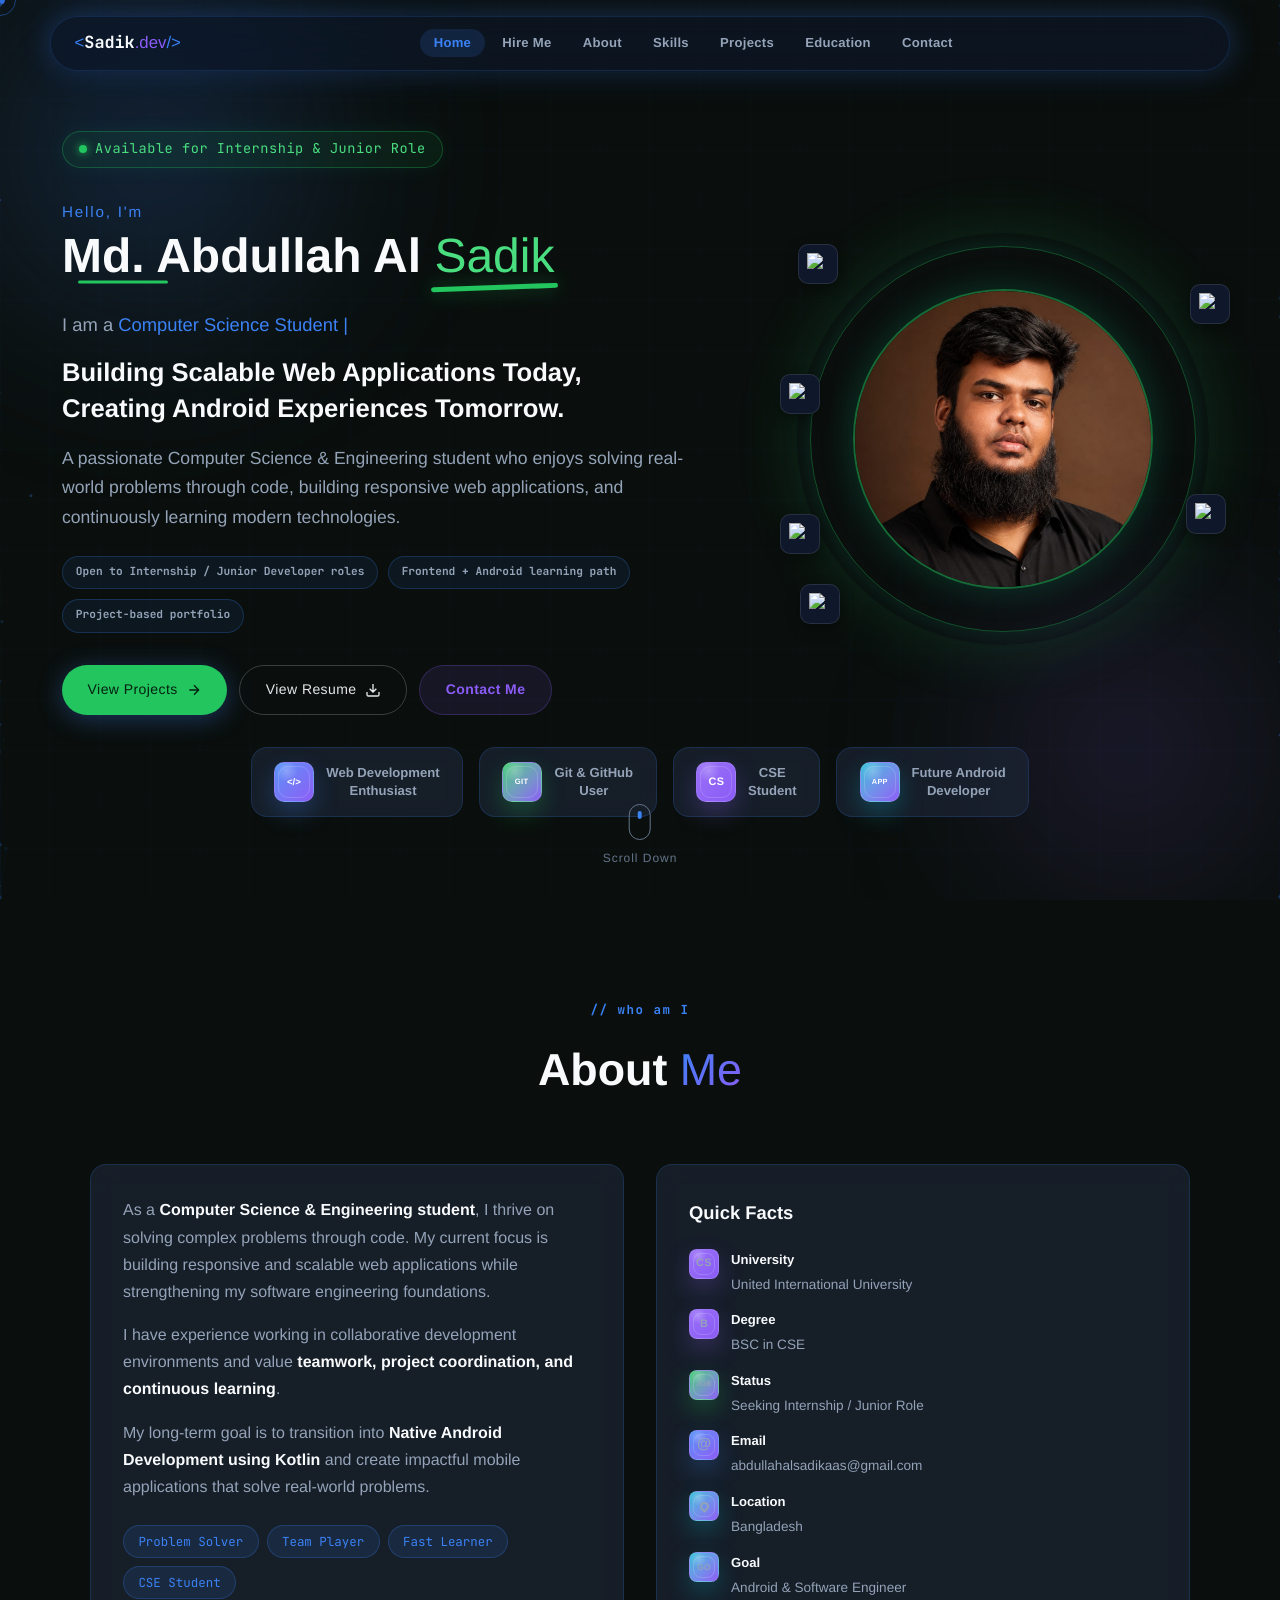
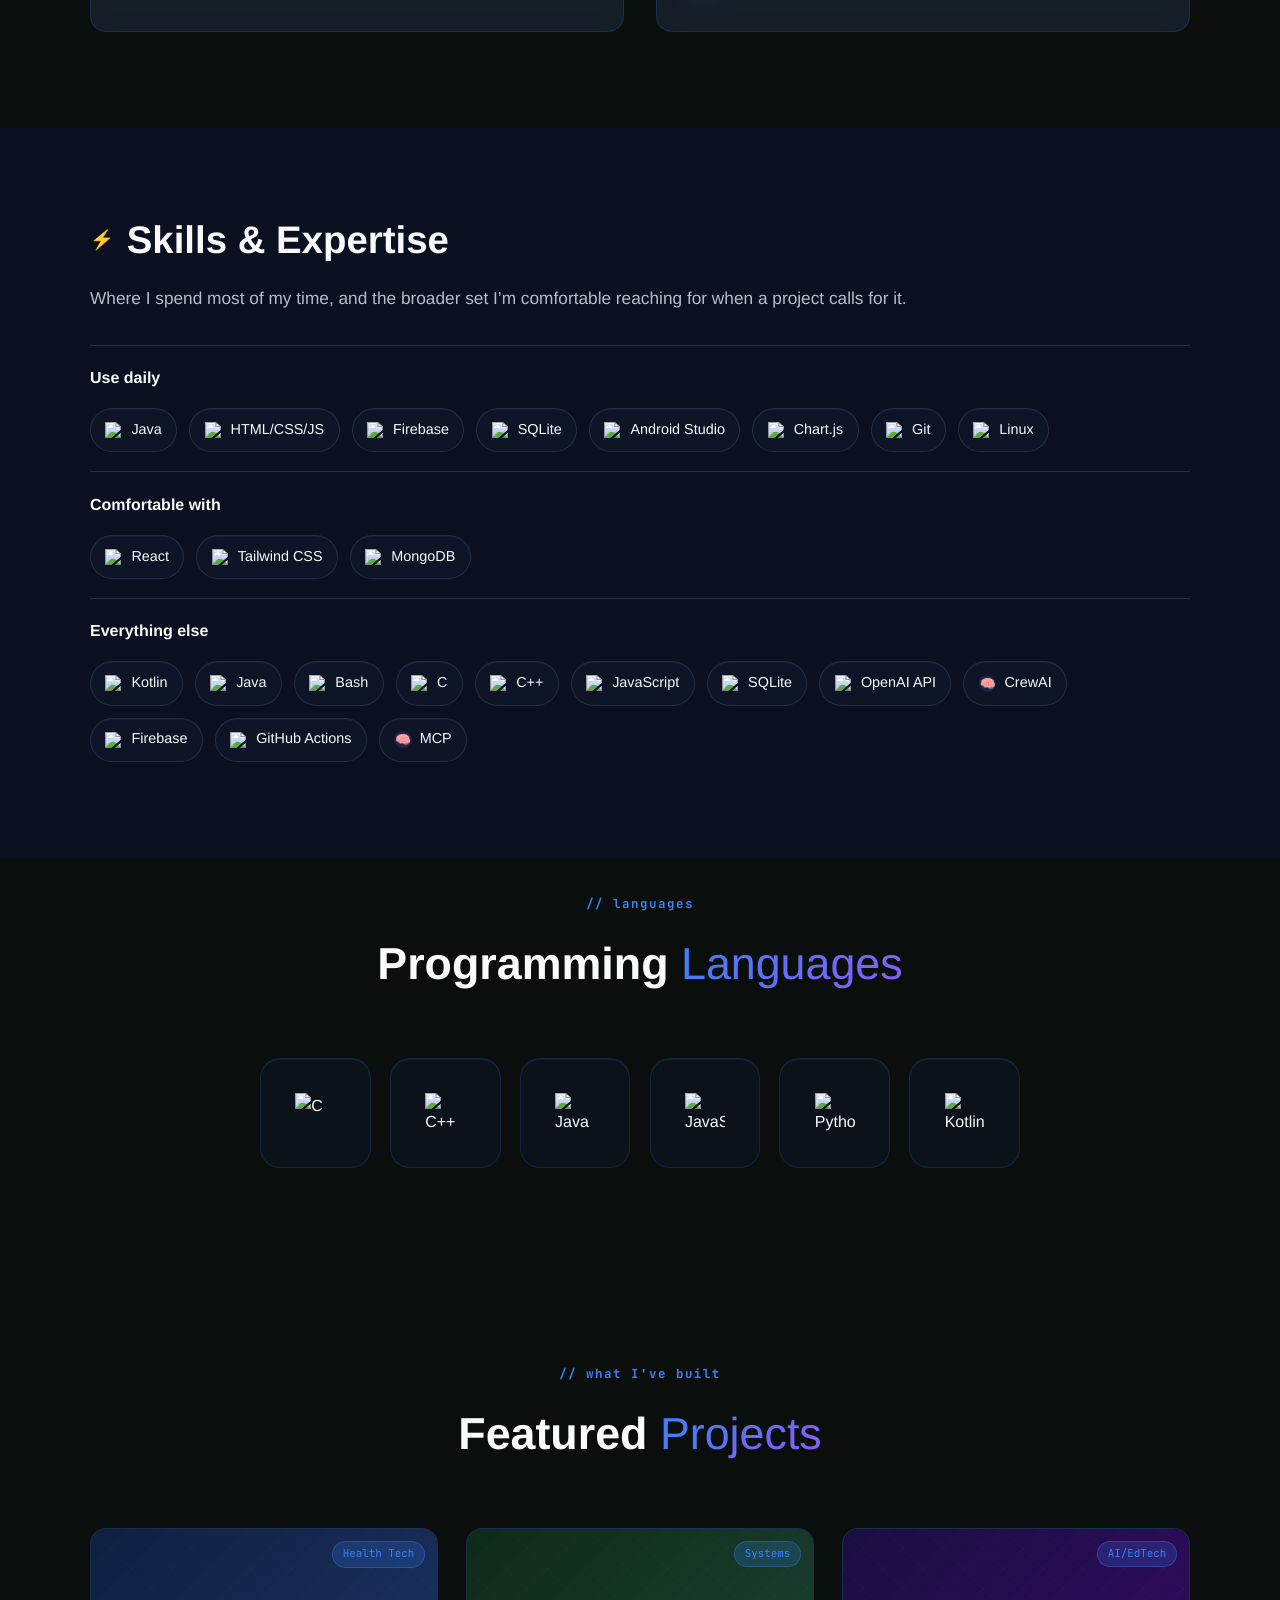
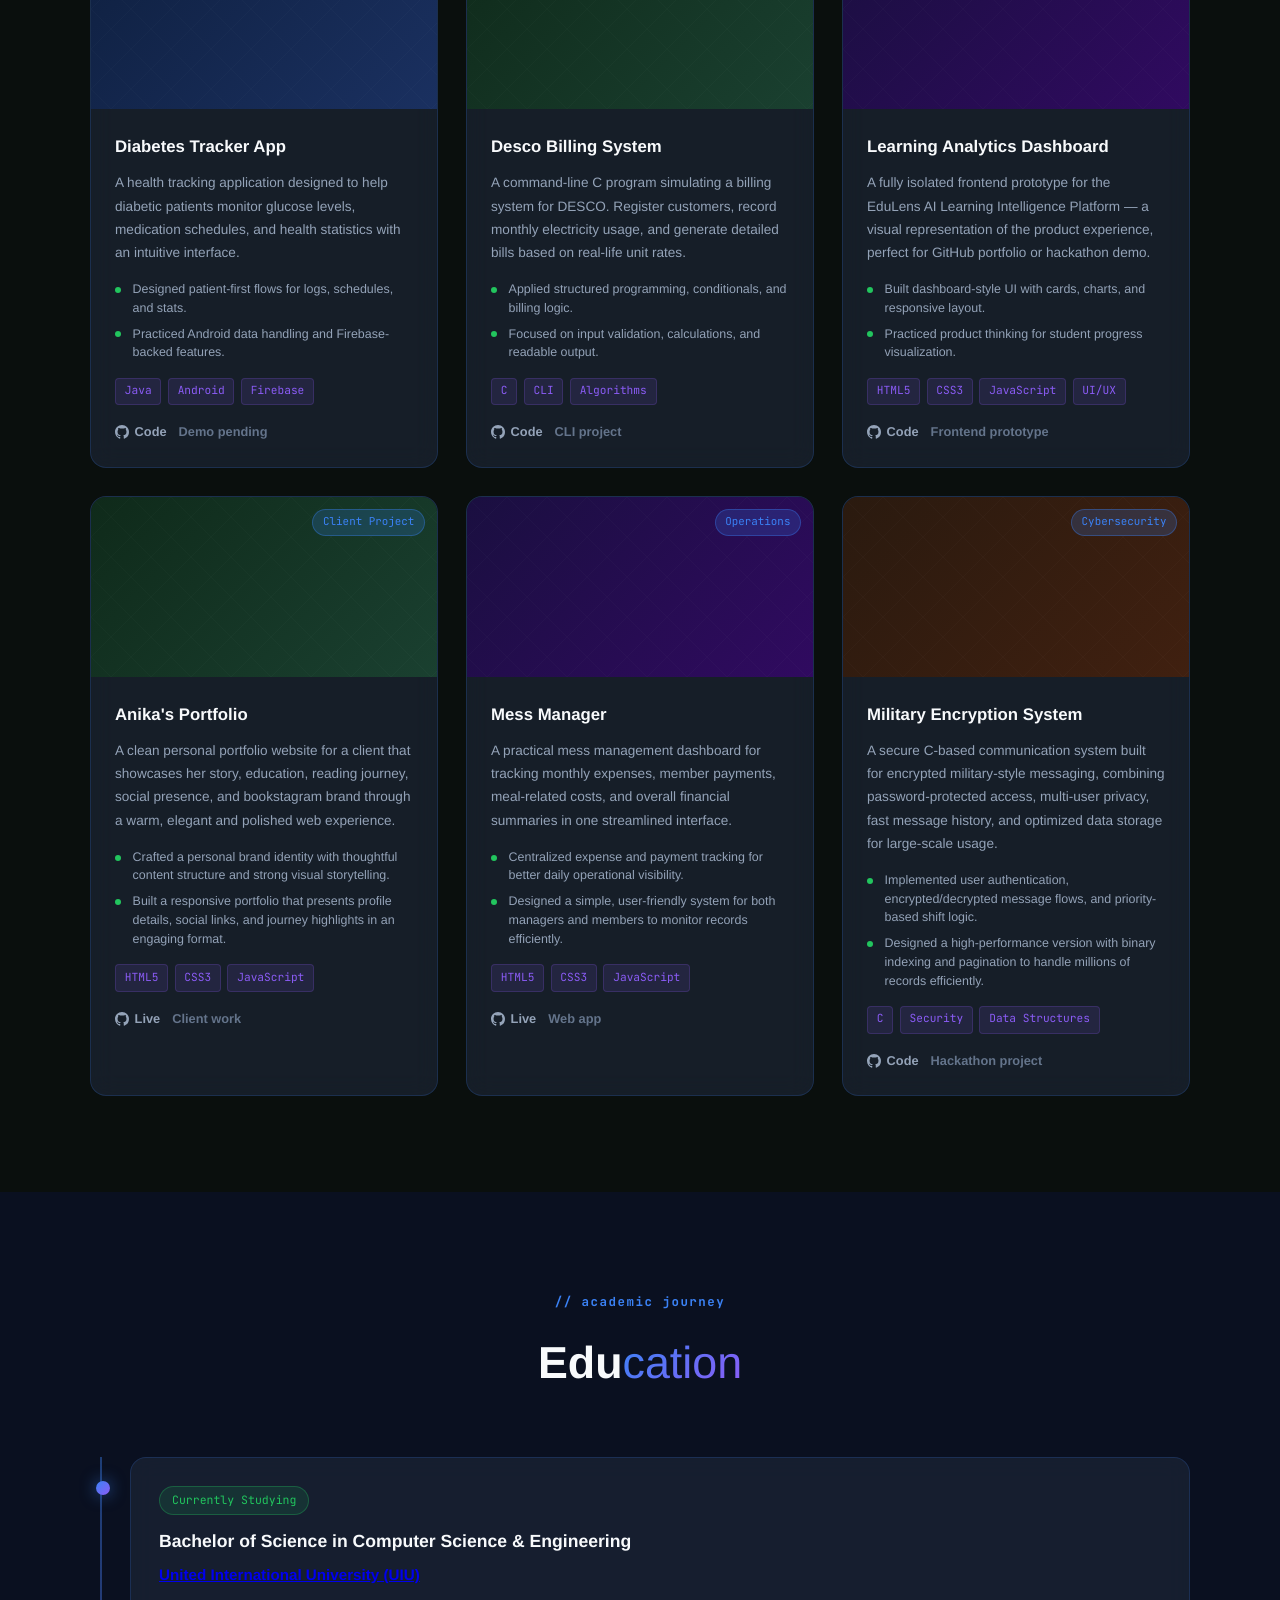
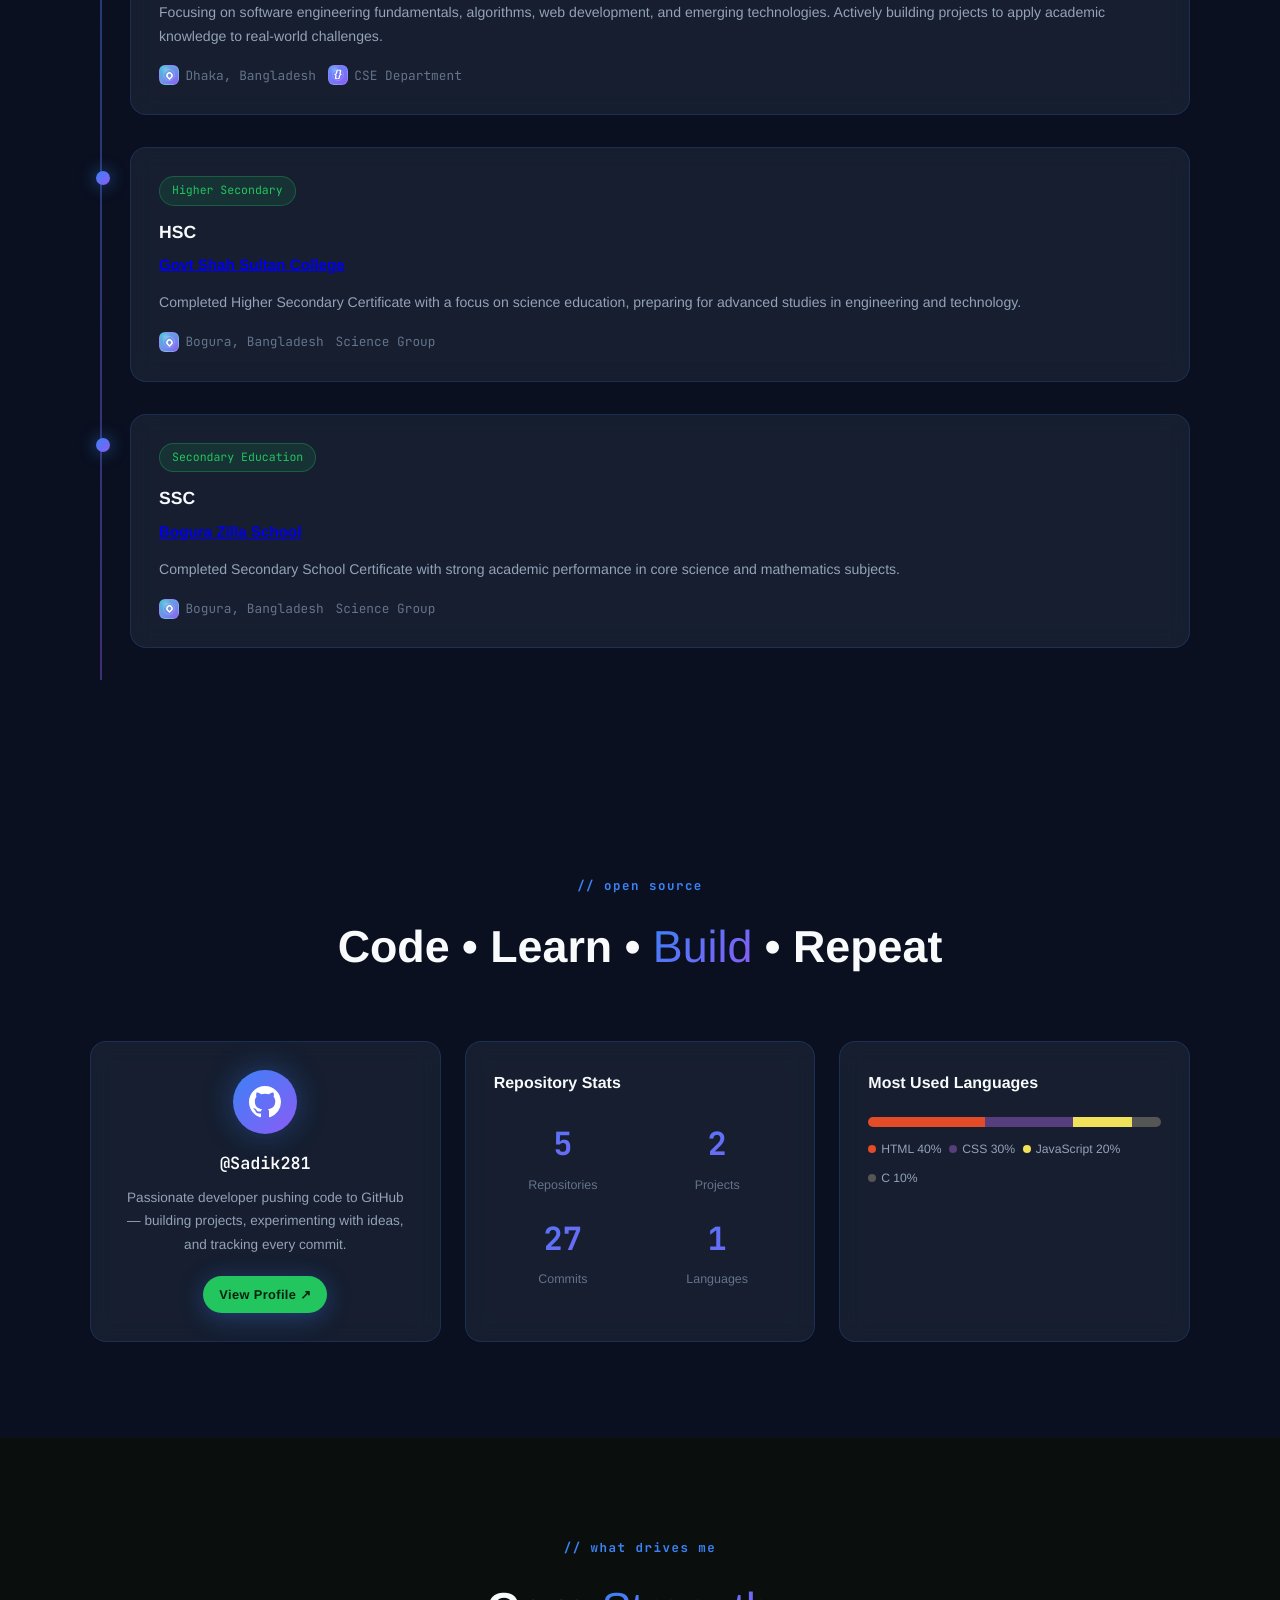
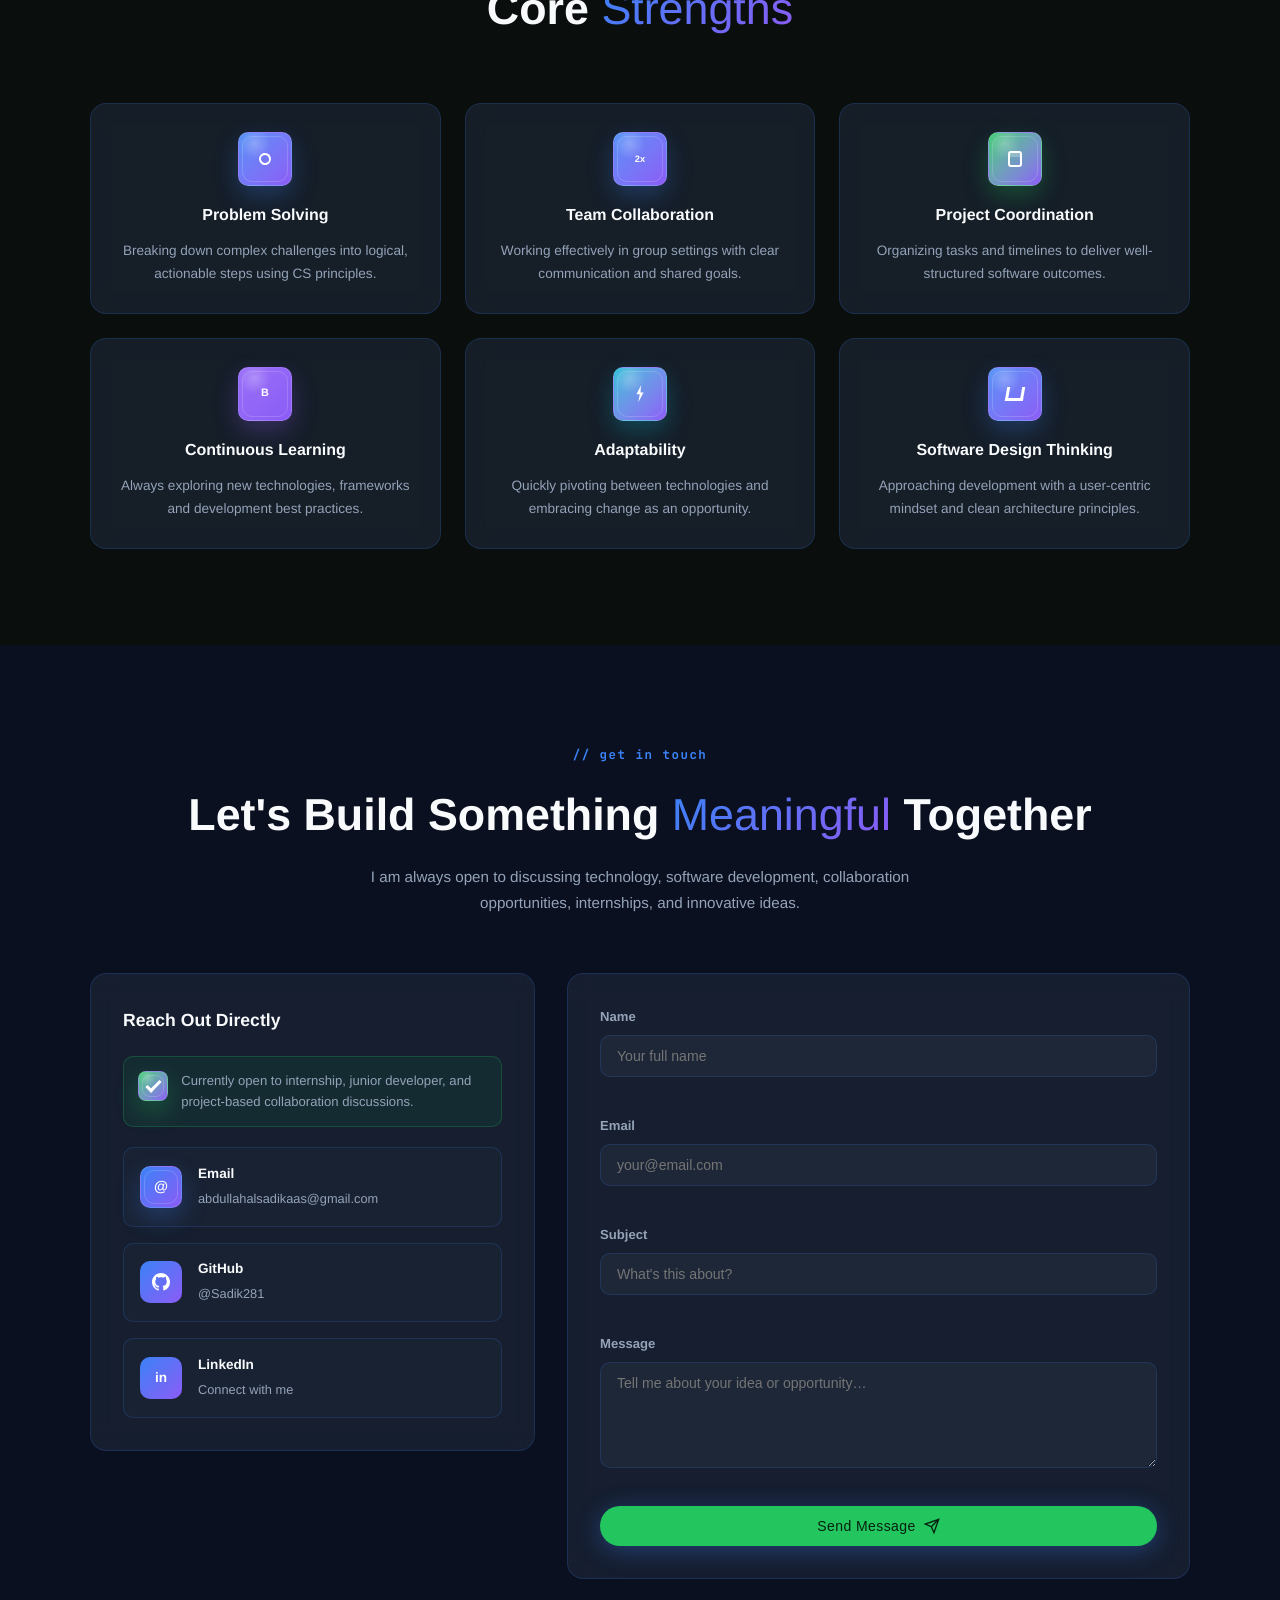
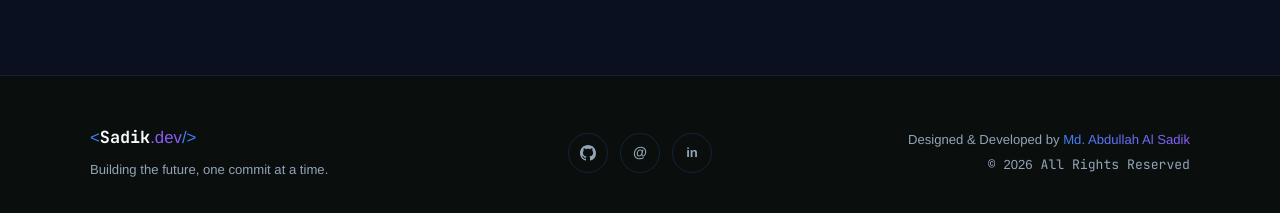
==== commit 38a8dc7d: "feat: implement dark theme and remove light theme support for improved user experience" ====
--- a/index.html
+++ b/index.html
@@ -57,7 +57,7 @@
       href="data:image/svg+xml,%3Csvg xmlns='http://www.w3.org/2000/svg' viewBox='0 0 64 64'%3E%3Cdefs%3E%3ClinearGradient id='g' x1='0' y1='0' x2='1' y2='1'%3E%3Cstop offset='0' stop-color='%233b82f6'/%3E%3Cstop offset='1' stop-color='%238b5cf6'/%3E%3C/linearGradient%3E%3C/defs%3E%3Crect width='64' height='64' rx='14' fill='%230f172a'/%3E%3Ccircle cx='32' cy='32' r='18' fill='url(%23g)' opacity='0.18'/%3E%3Cpath d='M23 27c3-3 6-4 9-4 4 0 7 2 9 5s2 6 2 8c0 3-1 6-3 8s-5 2-8 2c-4 0-7-2-9-5' stroke='%23fff' stroke-width='5' stroke-linecap='round' fill='none'/%3E%3C/svg%3E"
     />
   </head>
-  <body data-theme="light">
+  <body data-theme="dark">
     <!-- ░░ SCROLL PROGRESS ░░ -->
     <div class="scroll-progress" id="scrollProgress"></div>
 
@@ -83,14 +83,6 @@
           <li><a href="#contact" class="nav-link">Contact</a></li>
         </ul>
         <div class="nav-actions">
-          <button
-            class="theme-toggle"
-            id="themeToggle"
-            aria-label="Toggle theme"
-          >
-            <span class="theme-icon sun animated-icon icon-sun"></span>
-            <span class="theme-icon moon animated-icon icon-moon"></span>
-          </button>
           <button class="hamburger" id="hamburger" aria-label="Open menu">
             <span></span><span></span><span></span>
           </button>
--- a/style.css
+++ b/style.css
@@ -34,16 +34,6 @@
   --radius: 16px;
 }
 
-[data-theme="light"] {
-  --bg: #FFFFFF;
-  --bg2: #F8FAFC;
-  --card: #FFFFFF;
-  --card2: #F8FAFC;
-  --border: rgba(15, 23, 42, .12);
-  --text: #0F172A;
-  --text-muted: #475569;
-  --text-dim: #64748B;
-}
 
 html {
   scroll-behavior: smooth;
@@ -192,14 +182,6 @@
   box-shadow: 0 4px 24px rgba(0, 0, 0, .5);
 }
 
-[data-theme="light"] .navbar {
-  background: rgba(255, 255, 255, .9);
-  box-shadow: 0 8px 32px rgba(15, 23, 42, .12), 0 0 24px rgba(59, 130, 246, .08);
-}
-
-[data-theme="light"] .navbar.scrolled {
-  box-shadow: 0 4px 24px rgba(15, 23, 42, .16);
-}
 
 .nav-inner {
   display: flex;
@@ -258,37 +240,6 @@
   display: flex;
   align-items: center;
   gap: .5rem;
-}
-
-.theme-toggle {
-  background: rgba(59, 130, 246, .12);
-  border: 1px solid var(--border);
-  border-radius: 999px;
-  width: 38px;
-  height: 38px;
-  cursor: pointer;
-  display: flex;
-  align-items: center;
-  justify-content: center;
-  font-size: 1rem;
-  transition: all var(--transition);
-  color: var(--text);
-  position: relative;
-}
-
-.theme-toggle:hover {
-  background: rgba(59, 130, 246, .25);
-}
-
-.theme-icon {
-  position: absolute;
-  transition: opacity .2s, transform .2s;
-}
-
-.theme-icon.animated-icon {
-  --icon-size: 24px;
-  border-radius: 50%;
-  box-shadow: none;
 }
 
 /* Professional animated icon system */
@@ -568,26 +519,6 @@
     opacity: 1;
     transform: scale(1.08);
   }
-}
-
-[data-theme="dark"] .sun {
-  opacity: 0;
-  transform: scale(.5);
-}
-
-[data-theme="dark"] .moon {
-  opacity: 1;
-  transform: scale(1);
-}
-
-[data-theme="light"] .sun {
-  opacity: 1;
-  transform: scale(1);
-}
-
-[data-theme="light"] .moon {
-  opacity: 0;
-  transform: scale(.5);
 }
 
 .hamburger {
@@ -643,10 +574,6 @@
     box-shadow: 0 20px 40px rgba(0, 0, 0, .5);
   }
 
-  [data-theme="light"] .nav-links {
-    background: rgba(255, 255, 255, .98);
-    box-shadow: 0 20px 40px rgba(15, 23, 42, .16);
-  }
 
   .nav-links.open {
     display: flex;
@@ -671,9 +598,6 @@
   overflow: hidden;
 }
 
-[data-theme="light"] .hero {
-  background: #FFFFFF;
-}
 
 .hero-canvas {
   position: absolute;
@@ -684,9 +608,6 @@
   opacity: .5;
 }
 
-[data-theme="light"] .hero-canvas {
-  opacity: .28;
-}
 
 .hero-glow {
   position: absolute;
@@ -713,13 +634,6 @@
   animation-delay: 2.5s;
 }
 
-[data-theme="light"] .hero-glow-1 {
-  background: radial-gradient(circle, rgba(59, 130, 246, .12), transparent 70%);
-}
-
-[data-theme="light"] .hero-glow-2 {
-  background: radial-gradient(circle, rgba(16, 185, 129, .1), transparent 70%);
-}
 
 @keyframes pulse {
   from {
@@ -873,11 +787,6 @@
   padding: .4rem;
 }
 
-[data-theme="light"] .float-icon {
-  background: rgba(255, 255, 255, .92);
-  border-color: rgba(15, 23, 42, .12);
-  box-shadow: 0 10px 30px rgba(15, 23, 42, .14);
-}
 
 .float-icon img {
   width: 28px;
